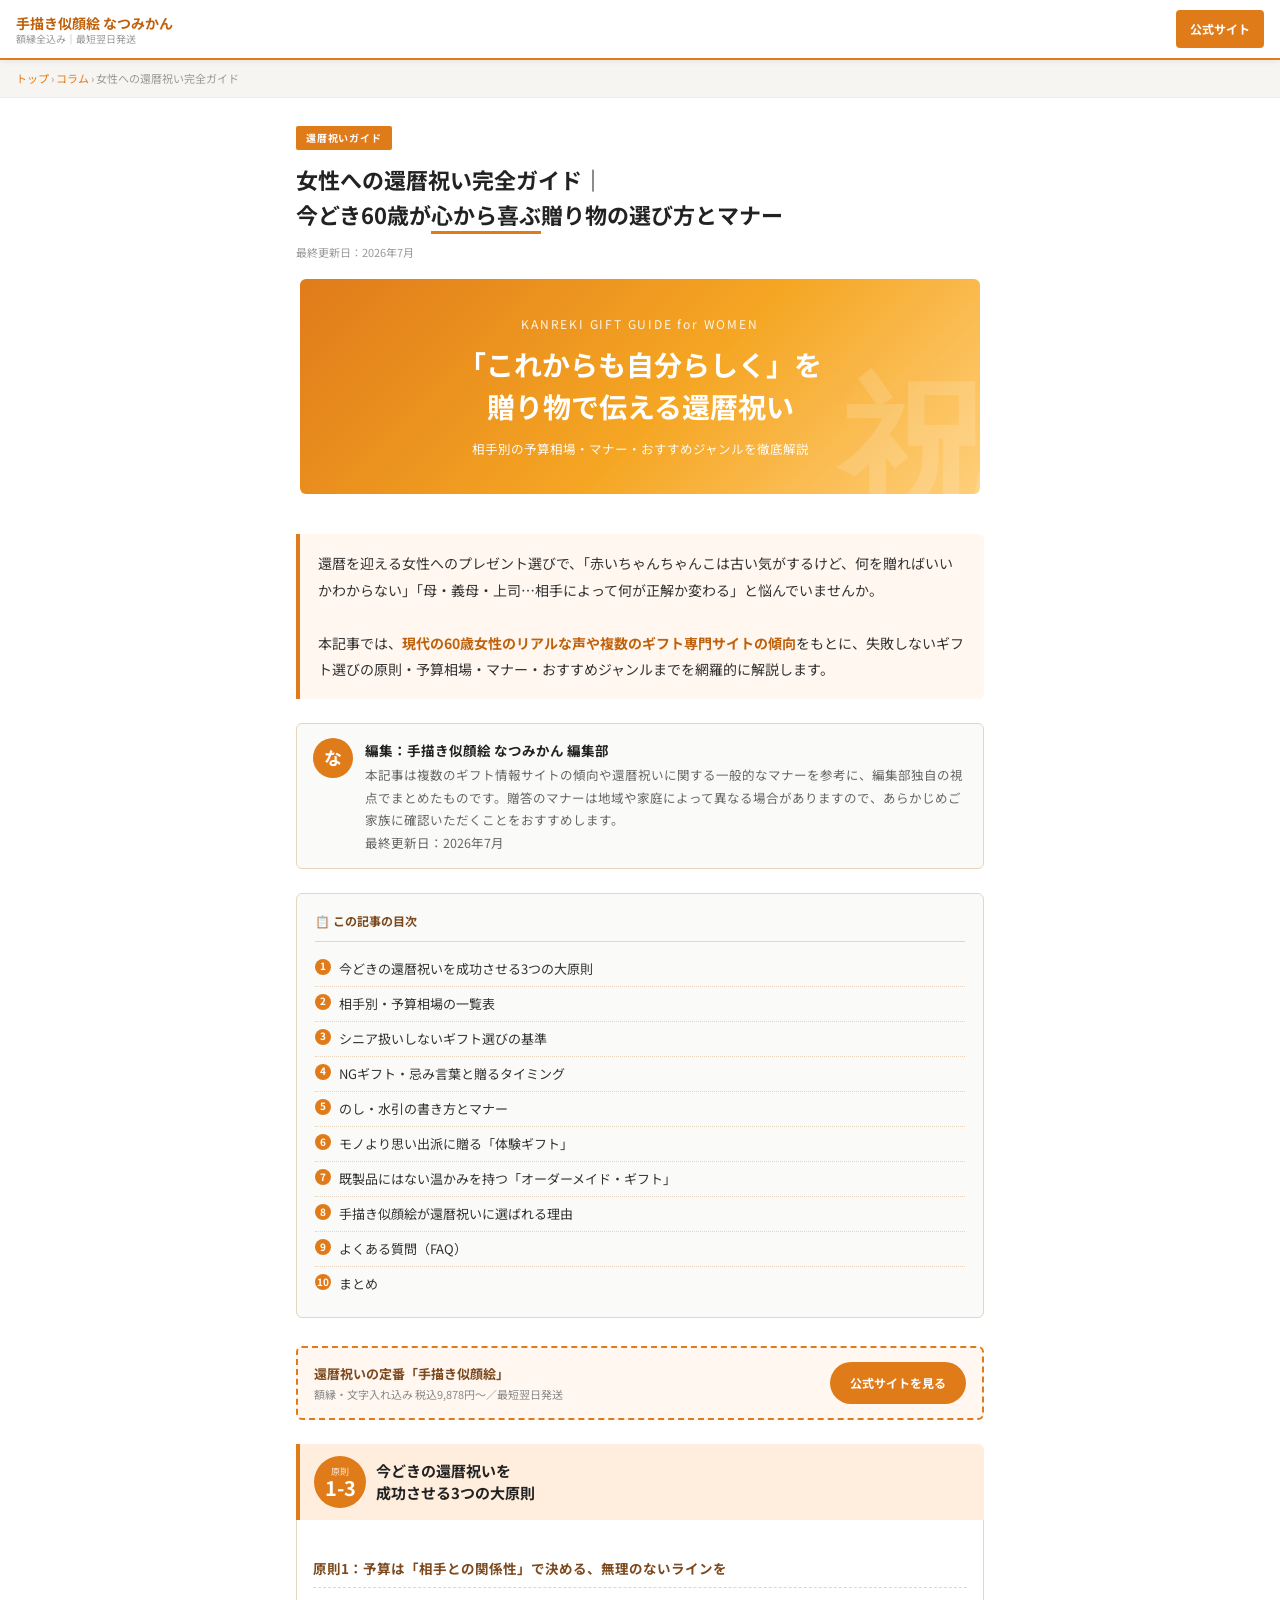
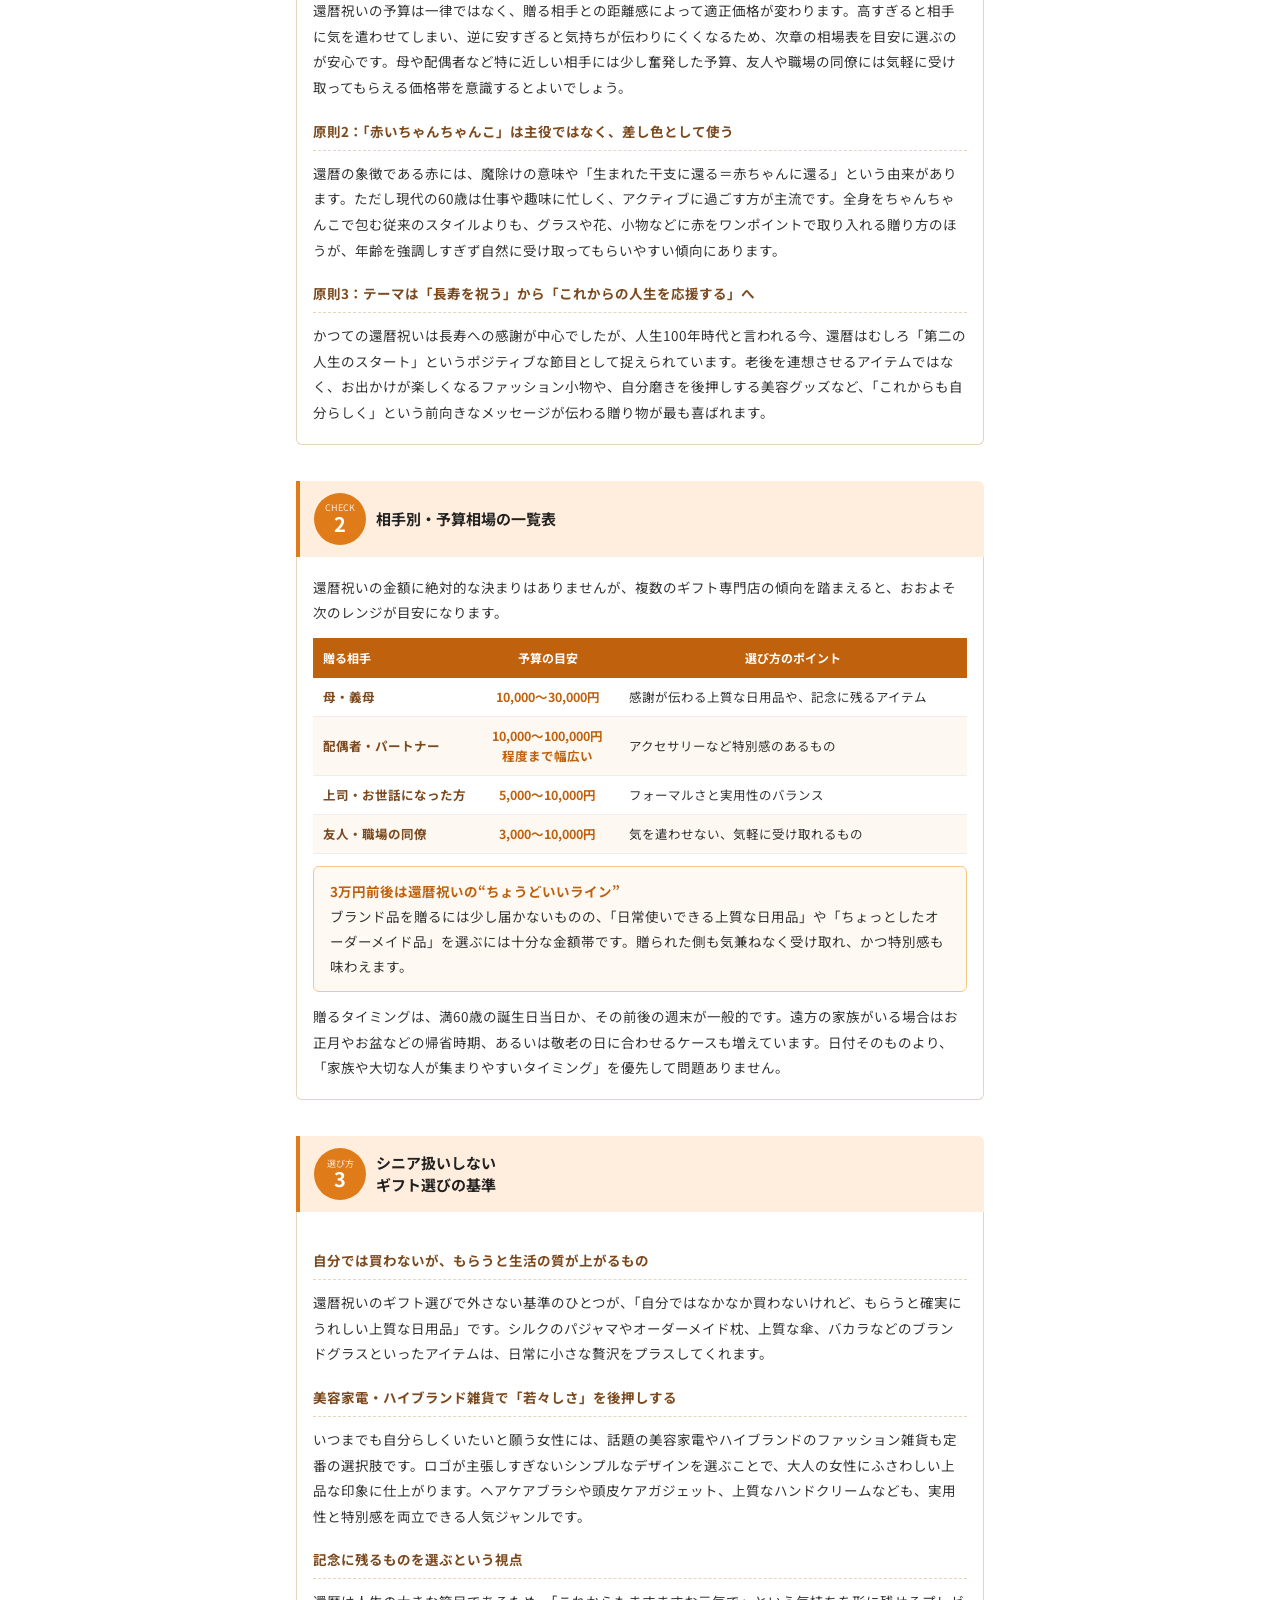
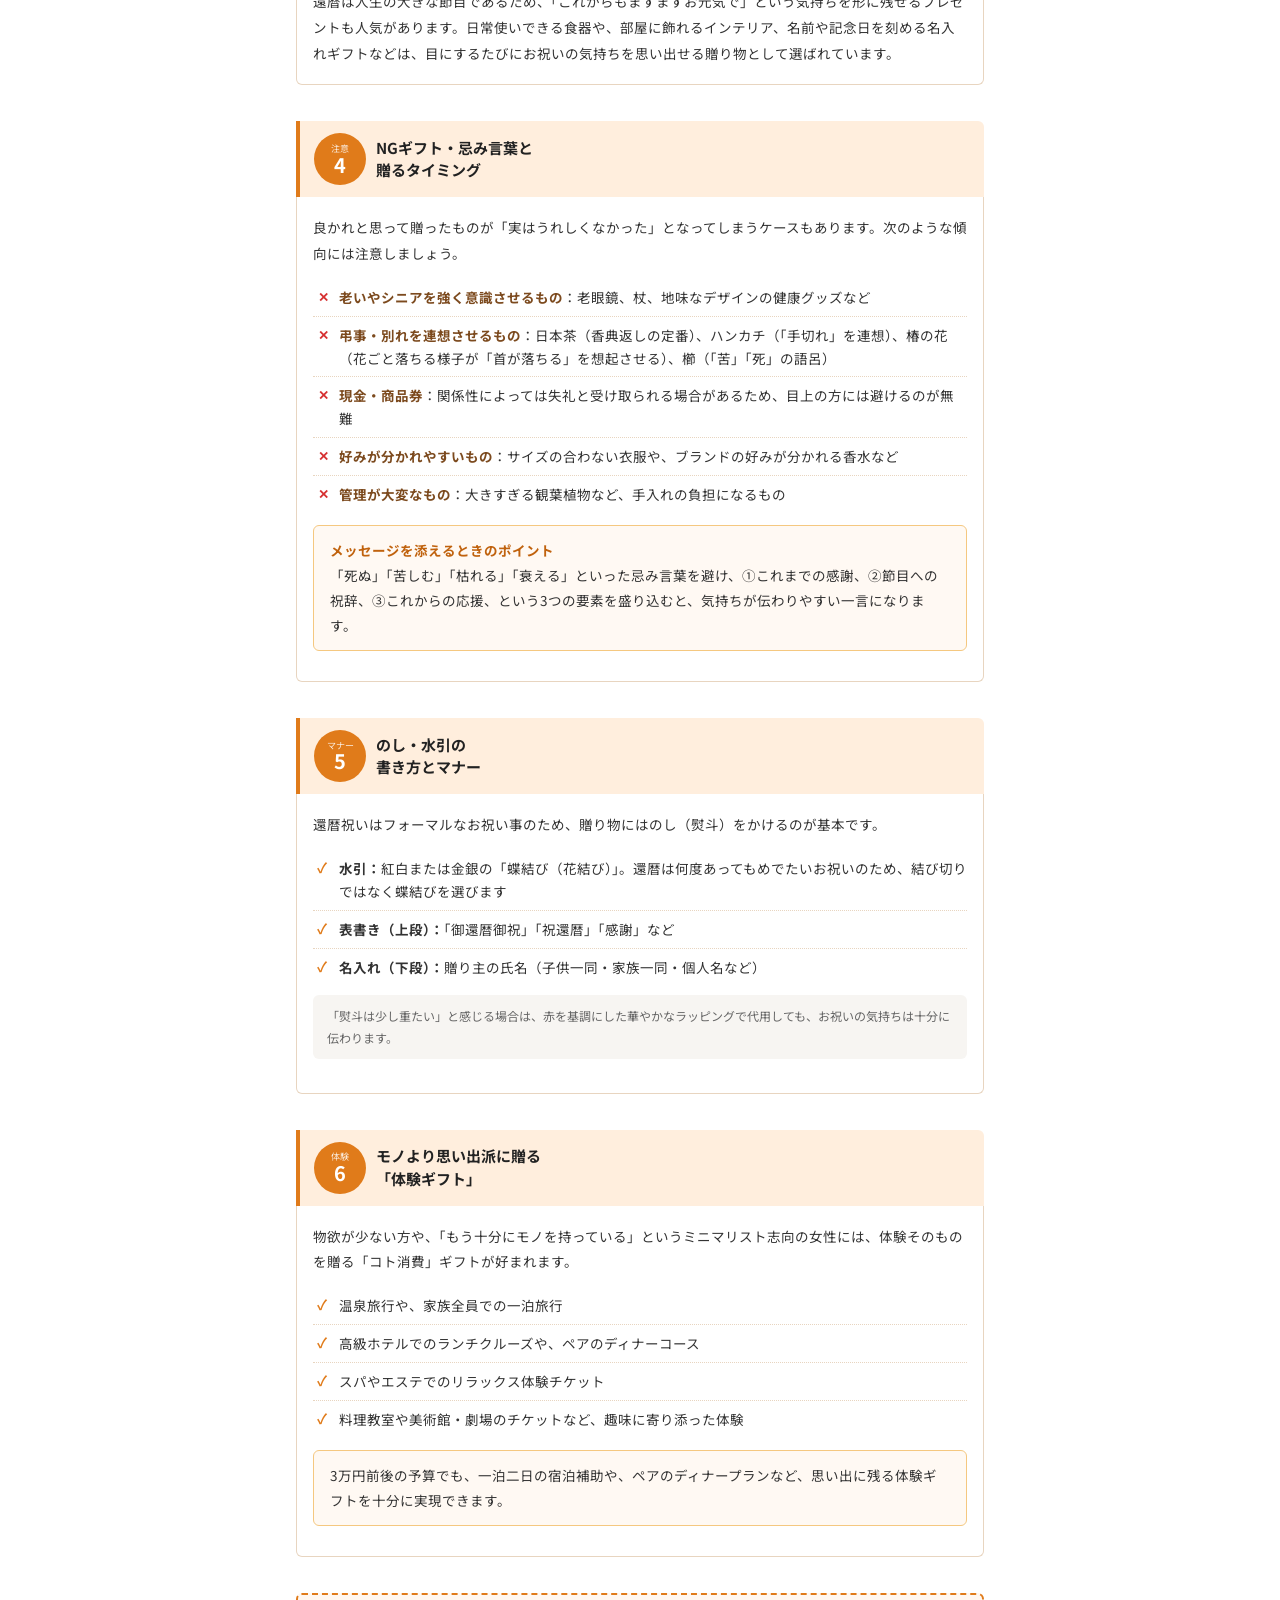
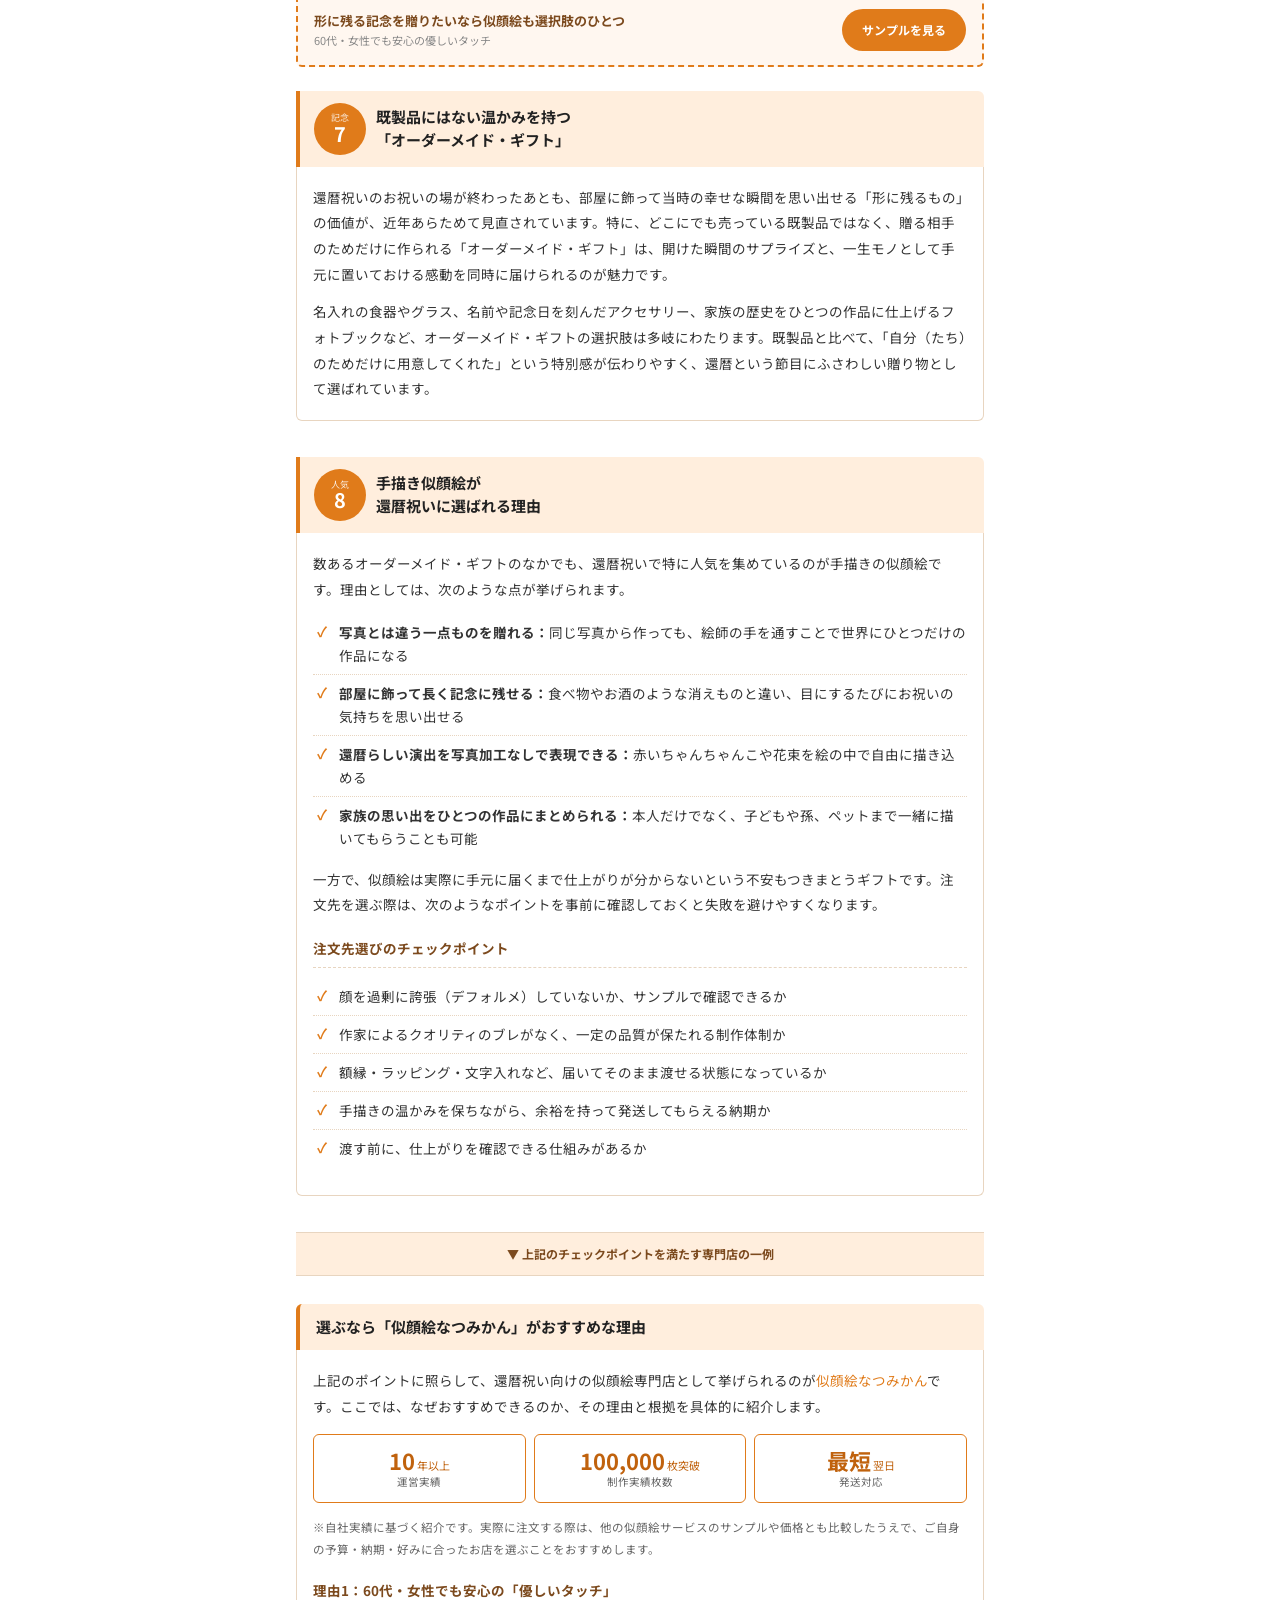
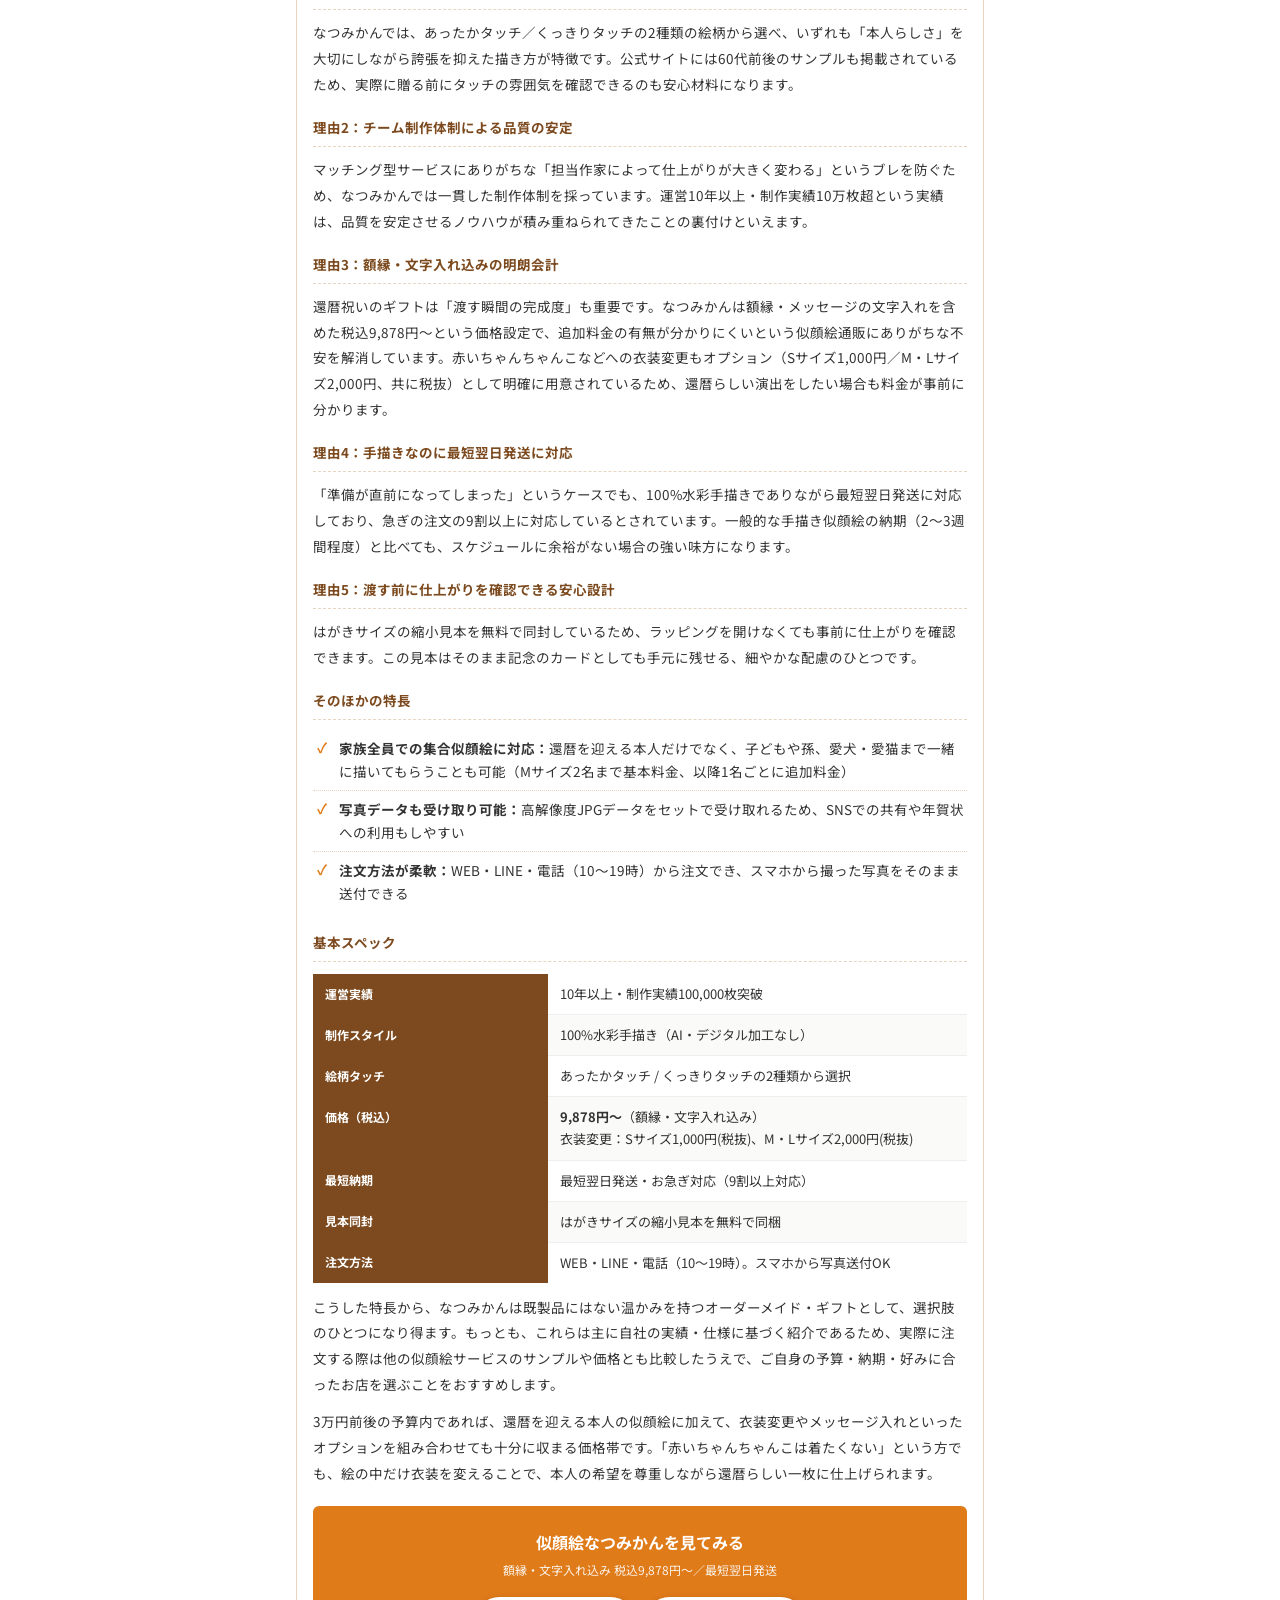
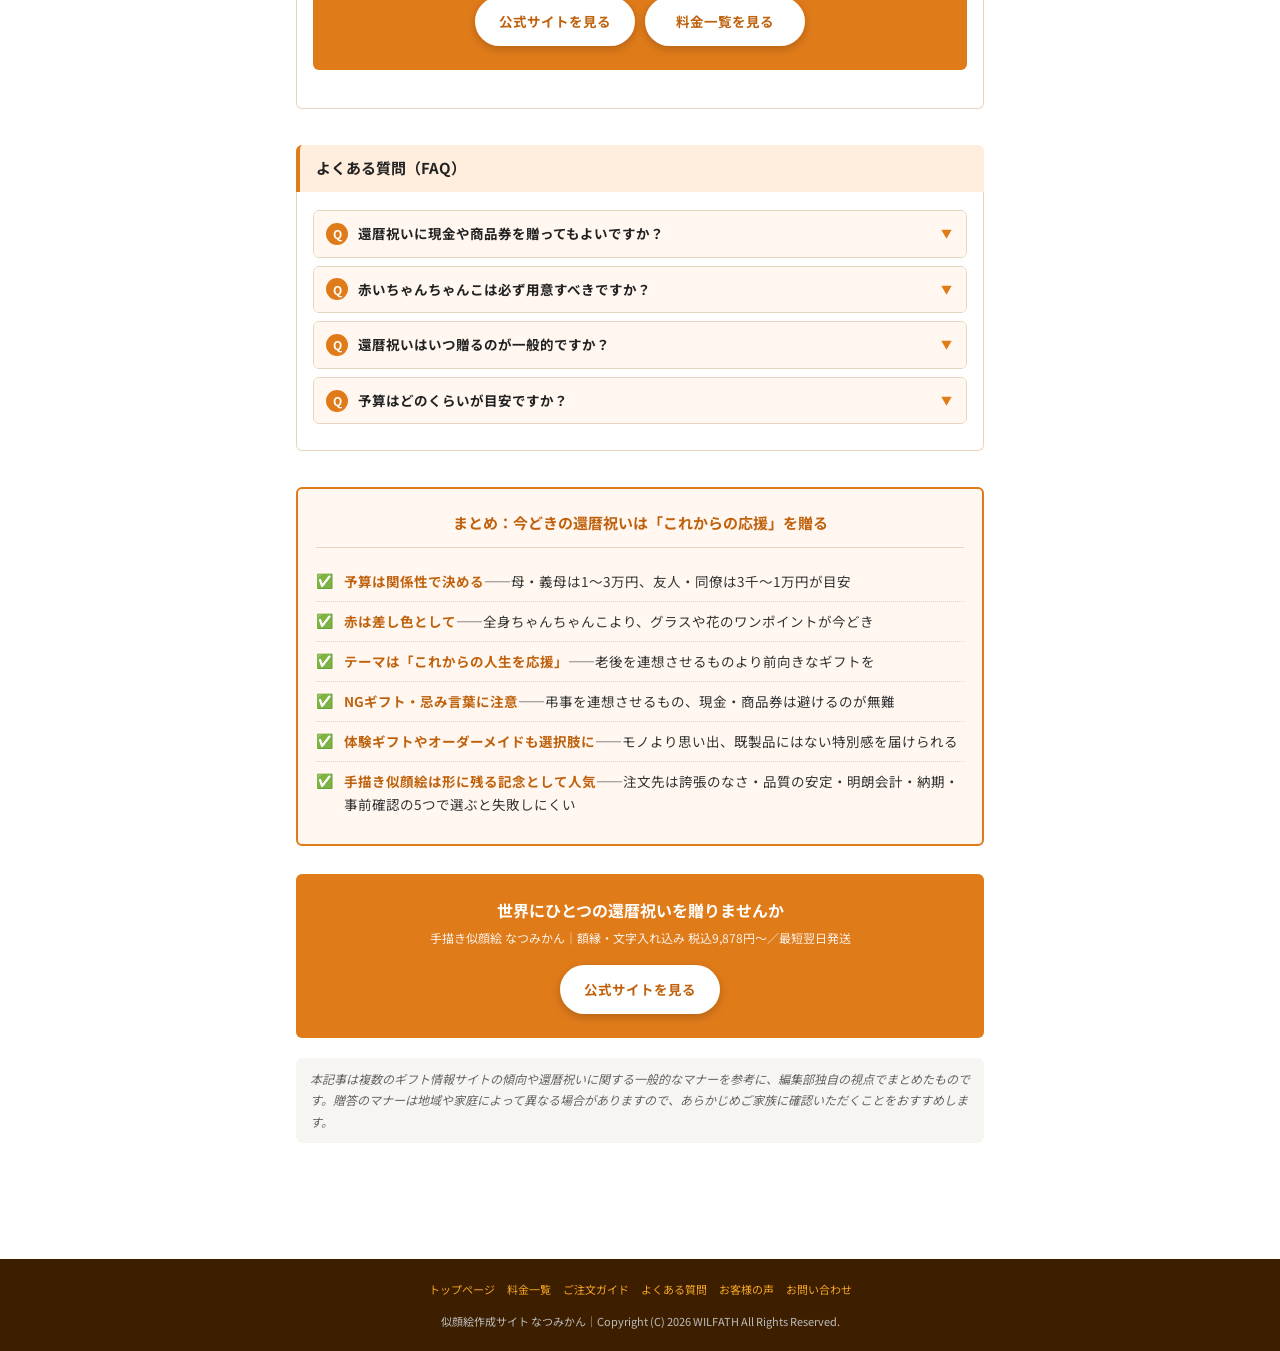
==== column/kanreki-josei-gift-guide/index.html @ 857458a3 "Add kanreki gift guide column page for women Convert the "女性への還暦祝い完全ガイド" text column into a full HTM" ====
<!DOCTYPE html>
<html lang="ja">
<head>
<!-- Google Tag Manager -->
<script>(function(w,d,s,l,i){w[l]=w[l]||[];w[l].push({'gtm.start':
new Date().getTime(),event:'gtm.js'});var f=d.getElementsByTagName(s)[0],
j=d.createElement(s),dl=l!='dataLayer'?'&l='+l:'';j.async=true;j.src=
'https://www.googletagmanager.com/gtm.js?id='+i+dl;f.parentNode.insertBefore(j,f);
})(window,document,'script','dataLayer','GTM-PMPWCZ');</script>
<!-- End Google Tag Manager -->
<meta charset="UTF-8">
<meta name="viewport" content="width=device-width, initial-scale=1.0">
<title>女性への還暦祝い完全ガイド｜今どき60歳が心から喜ぶ贈り物の選び方とマナー</title>
<meta name="description" content="還暦を迎える女性へのプレゼント選びで迷っていませんか。相手別の予算相場、シニア扱いしないギフト選びの基準、NGギフトやマナー、体験ギフト・オーダーメイドギフトまで、今どきの還暦祝いの選び方を網羅的に解説します。">
<!-- 実際に公開する際は、貴社サイトの正式なURLに差し替えてください -->
<link rel="canonical" href="https://www.natsumikan.shop/column/kanreki-josei-gift-guide/">
<link rel="preconnect" href="https://fonts.googleapis.com">
<link href="https://fonts.googleapis.com/css2?family=Noto+Sans+JP:wght@300;400;500;700&display=swap" rel="stylesheet">
<style>
*,*::before,*::after{box-sizing:border-box;margin:0;padding:0}
html{font-size:15px;scroll-behavior:smooth}
body{font-family:'Noto Sans JP',sans-serif;color:#333;background:#fff;line-height:1.85}
img{max-width:100%;height:auto;display:block}
a{color:#e07b1a;text-decoration:none}

:root{
  --org:#e07b1a;
  --org-d:#c0620d;
  --org-l:#fff7f0;
  --org-m:#ffeedd;
  --brn:#7c4a1e;
  --text:#333;
  --sub:#666;
  --bd:#e8d5c0;
  --radius:6px;
}

/* ── PROGRESS ── */
#pgbar{position:fixed;top:0;left:0;height:3px;background:var(--org);width:0;z-index:9999}

/* ── SITE HEADER ── */
.shead{
  background:#fff;border-bottom:2px solid var(--org);
  padding:10px 16px;
  display:flex;align-items:center;justify-content:space-between;
  position:sticky;top:0;z-index:200;
  box-shadow:0 1px 6px rgba(0,0,0,.08);
}
.shead-logo{font-size:14px;font-weight:700;color:var(--org-d);line-height:1.3}
.shead-logo small{display:block;font-size:10px;color:#999;font-weight:400}
.shead-btn{
  background:var(--org);color:#fff;border-radius:4px;
  padding:8px 14px;font-size:12px;font-weight:700;white-space:nowrap;
}
.shead-btn:hover{background:var(--org-d);color:#fff}

/* ── BREADCRUMB ── */
.bc{background:#f7f5f2;padding:8px 16px;font-size:11px;color:#999;border-bottom:1px solid #eee}
.bc a{color:var(--org)}

/* ── WRAP ── */
.wrap{max-width:720px;margin:0 auto;padding:0 16px}

/* ── ARTICLE HEADER ── */
.art-head{padding:24px 16px 0;background:#fff}
.art-head .cat{
  display:inline-block;
  background:var(--org);color:#fff;
  font-size:10px;font-weight:700;padding:3px 10px;border-radius:2px;
  letter-spacing:.08em;margin-bottom:12px;
}
.art-head h1{
  font-size:clamp(17px,4.5vw,22px);font-weight:700;
  color:#222;line-height:1.6;margin-bottom:10px;
}
.art-head h1 em{
  font-style:normal;
  border-bottom:3px solid var(--org);padding-bottom:1px;
}
.art-date{font-size:11px;color:#999;margin-bottom:0}

/* ── HERO (CSS製ビジュアル) ── */
.hero-visual{
  margin:16px auto 0;max-width:680px;
  background:linear-gradient(135deg,var(--org) 0%,#f5a623 55%,#ffcf7a 100%);
  border-radius:var(--radius);
  padding:34px 20px;text-align:center;color:#fff;
  position:relative;overflow:hidden;
}
.hero-visual::before{
  content:"祝";position:absolute;right:-10px;bottom:-30px;
  font-size:150px;font-weight:700;opacity:.15;line-height:1;
  font-family:serif;
}
.hero-visual .hv-eyebrow{font-size:12px;letter-spacing:.15em;opacity:.9;margin-bottom:8px}
.hero-visual .hv-main{font-size:clamp(20px,6vw,28px);font-weight:700;line-height:1.5}
.hero-visual .hv-sub{font-size:12.5px;margin-top:10px;opacity:.95}

/* ── CLICKABLE BANNER ── */
a.banner, a.cta-img{
  display:block;
  cursor:pointer;
  transition:transform .15s, box-shadow .15s, opacity .15s;
}
a.banner:hover, a.cta-img:hover{
  transform:translateY(-2px);
  box-shadow:0 6px 18px rgba(0,0,0,.18);
  opacity:.93;
}
a.banner:active, a.cta-img:active{
  transform:translateY(0);
  box-shadow:none;
  opacity:.85;
}
a.banner img, a.cta-img img{
  display:block;
  width:100%;
  height:auto;
  cursor:pointer;
}

/* ── ARTICLE BODY ── */
.art-body{padding:20px 0 60px}

/* ── LEAD ── */
.lead{
  background:var(--org-l);
  border-left:4px solid var(--org);
  padding:16px 18px;margin-bottom:24px;
  font-size:14px;line-height:1.9;
  border-radius:0 var(--radius) var(--radius) 0;
}
.lead strong{color:var(--org-d)}

/* ── TOC ── */
.toc{
  border:1px solid var(--bd);border-radius:var(--radius);
  padding:16px 18px;margin-bottom:28px;
  background:#fafaf8;
}
.toc-ttl{
  font-size:12px;font-weight:700;color:var(--brn);
  margin-bottom:10px;padding-bottom:8px;
  border-bottom:1px solid var(--bd);
}
.toc ol{list-style:none;padding:0;counter-reset:t}
.toc li{
  counter-increment:t;
  padding:5px 0 5px 24px;font-size:13px;
  position:relative;border-bottom:1px dotted var(--bd);
}
.toc li:last-child{border-bottom:none}
.toc li::before{
  content:counter(t);position:absolute;left:0;top:7px;
  background:var(--org);color:#fff;
  font-size:10px;font-weight:700;
  width:16px;height:16px;border-radius:50%;
  display:flex;align-items:center;justify-content:center;
}
.toc li a{color:#333;font-size:13px}
.toc li a:hover{color:var(--org)}

/* ── BANNER ── */
.banner{
  display:block;margin:0 0 28px;
  border-radius:var(--radius);overflow:hidden;
  box-shadow:0 3px 12px rgba(0,0,0,.12);
  transition:opacity .2s;
}
.banner:hover{opacity:.92}

/* ── SECTION (h2) ── */
.sec{margin-bottom:36px}
.sec-hd{
  display:flex;align-items:center;gap:10px;
  background:var(--org-m);
  border-left:4px solid var(--org);
  padding:12px 14px;
  margin-bottom:0;
  border-radius:0 var(--radius) 0 0;
}
.sec-hd .sec-num{
  background:var(--org);color:#fff;
  font-size:10px;font-weight:700;
  min-width:52px;height:52px;border-radius:50%;
  display:flex;flex-direction:column;align-items:center;justify-content:center;
  line-height:1.35;flex-shrink:0;gap:0;
  text-align:center;
}
.sec-hd .sec-num .num-label{font-size:9px;font-weight:400;opacity:.85;line-height:1.2}
.sec-hd .sec-num .num-n{font-size:20px;font-weight:700;line-height:1}
.sec-hd h2{
  font-size:15px;font-weight:700;color:#222;
  line-height:1.5;margin:0;
}
.sec-body{
  border:1px solid var(--bd);border-top:none;
  border-radius:0 0 var(--radius) var(--radius);
  padding:18px 16px;background:#fff;
}

/* H2 without number */
.sec-hd-plain{
  background:var(--org-m);border-left:4px solid var(--org);
  padding:12px 16px;
  font-size:15px;font-weight:700;color:#222;line-height:1.5;
  border-radius:var(--radius) var(--radius) 0 0;
}

/* ── H3 ── */
.h3{
  font-size:13.5px;font-weight:700;color:var(--brn);
  border-bottom:1px dashed var(--bd);
  padding:0 0 6px;margin:18px 0 10px;
}
.sec-body p{font-size:13.5px;line-height:1.9;color:var(--text);margin-bottom:12px}
.sec-body p:last-child{margin-bottom:0}

/* ── HIGHLIGHT BOX ── */
.hbox{
  background:#fff9f3;border:1px solid #f5c880;
  border-radius:var(--radius);padding:12px 16px;
  font-size:13.5px;line-height:1.85;margin:12px 0;
}
.hbox strong{color:var(--org-d)}

/* ── AUTHOR / CREDIBILITY BOX ── */
.author-box{
  display:flex;gap:12px;align-items:flex-start;
  background:#fafaf8;border:1px solid var(--bd);
  border-radius:var(--radius);padding:14px 16px;margin-bottom:24px;
}
.author-box .au-icon{
  flex-shrink:0;width:40px;height:40px;border-radius:50%;
  background:var(--org);color:#fff;display:flex;align-items:center;justify-content:center;
  font-size:18px;font-weight:700;
}
.author-box .au-body{font-size:12.5px;line-height:1.8;color:var(--sub)}
.author-box .au-body .au-name{font-size:13.5px;font-weight:700;color:#222;display:block;margin-bottom:2px}
.author-box .au-body a{color:var(--org)}

/* ── NOTE / DISCLAIMER ── */
.note-box{
  font-size:12px;line-height:1.8;color:var(--sub);
  background:#f7f5f2;border-radius:var(--radius);
  padding:10px 14px;margin:10px 0 16px;
}

/* ── CHECK LIST ── */
.ck-list{list-style:none;padding:0;margin:10px 0}
.ck-list li{
  padding:7px 0 7px 26px;position:relative;
  font-size:13.5px;line-height:1.7;
  border-bottom:1px dotted var(--bd);
}
.ck-list li:last-child{border-bottom:none}
.ck-list li::before{
  content:"✓";position:absolute;left:4px;
  color:var(--org);font-weight:700;font-size:14px;top:6px;
}

/* ── NG LIST ── */
.ng-list2{list-style:none;padding:0;margin:10px 0}
.ng-list2 li{
  padding:7px 0 7px 26px;position:relative;
  font-size:13.5px;line-height:1.7;
  border-bottom:1px dotted var(--bd);
}
.ng-list2 li:last-child{border-bottom:none}
.ng-list2 li::before{
  content:"✕";position:absolute;left:5px;
  color:#d63031;font-weight:700;font-size:13px;top:7px;
}
.ng-list2 li strong{color:var(--brn)}

/* ── PLAIN TABLE (相場・比較) ── */
.gen-wrap{overflow-x:auto;margin:12px 0}
.gen-table{width:100%;border-collapse:collapse;font-size:12.5px;min-width:460px}
.gen-table th{
  background:var(--org-d);color:#fff;
  padding:9px 10px;text-align:center;font-weight:700;font-size:12px;
}
.gen-table th:first-child{text-align:left;width:22%}
.gen-table td{
  padding:9px 10px;border-bottom:1px solid #eee;
  vertical-align:middle;line-height:1.6;
}
.gen-table tr:nth-child(even) td{background:#fdf8f2}
.gen-table td:first-child{text-align:left;font-size:12.5px;font-weight:700;color:var(--brn);white-space:nowrap}
.gen-table td:nth-child(2){text-align:center;white-space:nowrap;color:var(--org-d);font-weight:700}

/* ── SPEC TABLE ── */
.sp-table{width:100%;border-collapse:collapse;font-size:13px;margin:12px 0}
.sp-table th{
  background:var(--brn);color:#fff;
  padding:9px 12px;text-align:left;font-weight:700;
  width:36%;font-size:12px;vertical-align:top;
}
.sp-table td{
  padding:9px 12px;border-bottom:1px solid #eee;
  font-size:13px;line-height:1.7;vertical-align:top;
}
.sp-table tr:nth-child(even) td{background:#fafaf8}
.sp-table tr:last-child th,.sp-table tr:last-child td{border-bottom:none}

/* ── TRACK RECORD BADGES ── */
.track-wrap{display:flex;gap:8px;margin:14px 0}
.track-card{
  flex:1;text-align:center;
  background:#fff;border:1.5px solid var(--org);border-radius:var(--radius);
  padding:12px 6px;
}
.track-card .tc-num{font-size:clamp(16px,5vw,22px);font-weight:700;color:var(--org-d);line-height:1.2}
.track-card .tc-num small{font-size:11px;font-weight:400;margin-left:2px}
.track-card .tc-label{font-size:10.5px;color:var(--sub);line-height:1.4;margin-top:2px}

/* ── INLINE CTA ── */
.icta{
  background:var(--org-l);border:2px dashed var(--org);
  border-radius:var(--radius);padding:14px 16px;
  display:flex;align-items:center;justify-content:space-between;
  gap:12px;margin:24px 0;flex-wrap:wrap;
}
.icta p{font-size:13px;font-weight:700;color:var(--brn);margin:0;line-height:1.5}
.icta p small{display:block;font-size:11px;font-weight:400;color:#888;margin-top:2px}
.icta-btn{
  background:var(--org);color:#fff;
  border-radius:50px;padding:10px 20px;
  font-size:12px;font-weight:700;white-space:nowrap;flex-shrink:0;
}
.icta-btn:hover{background:var(--org-d);color:#fff}

/* ── FAQ ── */
.faq-item{border:1px solid var(--bd);border-radius:var(--radius);margin-bottom:8px;overflow:hidden}
.faq-q{
  background:var(--org-l);padding:12px 14px 12px 44px;
  font-weight:700;font-size:13.5px;color:#222;
  position:relative;cursor:pointer;line-height:1.6;
  display:flex;align-items:center;justify-content:space-between;
  user-select:none;
}
.faq-q::before{
  content:"Q";position:absolute;left:12px;top:50%;transform:translateY(-50%);
  background:var(--org);color:#fff;font-size:12px;font-weight:700;
  width:22px;height:22px;border-radius:50%;
  display:flex;align-items:center;justify-content:center;
}
.faq-arr{font-size:11px;color:var(--org);transition:transform .25s;flex-shrink:0;margin-left:6px}
.faq-item.open .faq-arr{transform:rotate(180deg)}
.faq-a{
  padding:0 14px 0 44px;font-size:13px;line-height:1.85;
  color:var(--text);background:#fff;
  max-height:0;overflow:hidden;transition:max-height .3s ease,padding .3s;
  position:relative;
}
.faq-a::before{
  content:"A";position:absolute;left:12px;top:14px;
  background:var(--brn);color:#fff;font-size:12px;font-weight:700;
  width:22px;height:22px;border-radius:50%;
  display:flex;align-items:center;justify-content:center;
}
.faq-item.open .faq-a{max-height:400px;padding:12px 14px 12px 44px}

/* ── SUMMARY ── */
.sumbox{
  border:2px solid var(--org);border-radius:var(--radius);
  padding:20px 18px;margin:8px 0 28px;
  background:var(--org-l);
}
.sum-ttl{
  font-size:15px;font-weight:700;color:var(--org-d);
  text-align:center;margin-bottom:14px;padding-bottom:10px;
  border-bottom:1px solid var(--bd);
}
.sum-list{list-style:none;padding:0}
.sum-list li{
  padding:8px 0 8px 28px;position:relative;
  font-size:13.5px;line-height:1.7;
  border-bottom:1px dotted var(--bd);
}
.sum-list li:last-child{border-bottom:none}
.sum-list li::before{content:"✅";position:absolute;left:0;top:7px;font-size:14px}
.sum-list strong{color:var(--org-d)}

/* ── CTA BOX ── */
.ctabox{
  background:var(--org);border-radius:var(--radius);
  padding:24px 18px;text-align:center;margin:20px 0;color:#fff;
}
.ctabox-ttl{font-size:16px;font-weight:700;margin-bottom:6px;line-height:1.5}
.ctabox-sub{font-size:12px;opacity:.9;margin-bottom:18px;line-height:1.6}
.cta-btns{display:flex;gap:10px;justify-content:center;flex-wrap:wrap}
.cta-btn{
  display:inline-block;background:#fff;color:var(--org-d);
  font-weight:700;font-size:13.5px;padding:12px 24px;
  border-radius:50px;text-decoration:none;
  box-shadow:0 3px 10px rgba(0,0,0,.2);
  min-width:160px;text-align:center;
}
.cta-btn:hover{opacity:.9;color:var(--org-d)}

/* ── WEB CTA LINK ── */
.web-cta{
  display:block;
  background:var(--org);color:#fff;
  text-align:center;font-size:13.5px;font-weight:700;
  padding:13px 20px;border-radius:50px;margin:16px auto;
  max-width:320px;box-shadow:0 3px 10px rgba(224,123,26,.35);
}
.web-cta:hover{background:var(--org-d);color:#fff}

/* ── DIVIDER ── */
.div-band{
  background:var(--org-m);border-top:1px solid var(--bd);border-bottom:1px solid var(--bd);
  padding:10px 16px;margin:28px 0;text-align:center;
  font-size:12px;color:var(--brn);font-weight:700;
}

/* ── FOOTER ── */
.foot{background:#3d1f00;color:#bbb;text-align:center;padding:20px 16px;font-size:11px;margin-top:40px}
.foot a{color:#f5a623}
.foot-links{display:flex;flex-wrap:wrap;justify-content:center;gap:12px;margin-bottom:12px}

/* ── RESPONSIVE ── */
@media(max-width:600px){
  .sec-hd h2{font-size:13.5px}
  .gen-table{font-size:11px}
  .gen-table th,.gen-table td{padding:7px 6px}
  .icta{flex-direction:column;align-items:stretch;text-align:center}
}
</style>
<!-- 構造化データ: Article -->
<script type="application/ld+json">
{
  "@context": "https://schema.org",
  "@type": "Article",
  "headline": "女性への還暦祝い完全ガイド｜今どき60歳が心から喜ぶ贈り物の選び方とマナー",
  "description": "還暦を迎える女性へのプレゼント選びで迷っていませんか。相手別の予算相場、シニア扱いしないギフト選びの基準、NGギフトやマナー、体験ギフト・オーダーメイドギフトまで、今どきの還暦祝いの選び方を網羅的に解説します。",
  "dateModified": "2026-07-20",
  "author": {
    "@type": "Organization",
    "name": "手描き似顔絵 なつみかん編集部",
    "url": "https://www.natsumikan.shop/"
  },
  "publisher": {
    "@type": "Organization",
    "name": "似顔絵作成サイト なつみかん",
    "description": "運営10年以上・制作実績100,000枚突破の水彩手描き似顔絵専門店",
    "url": "https://www.natsumikan.shop/"
  },
  "mainEntityOfPage": {
    "@type": "WebPage",
    "@id": "https://www.natsumikan.shop/column/kanreki-josei-gift-guide/"
  }
}
</script>
<!-- 構造化データ: BreadcrumbList -->
<script type="application/ld+json">
{
  "@context": "https://schema.org",
  "@type": "BreadcrumbList",
  "itemListElement": [
    {"@type":"ListItem","position":1,"name":"トップ","item":"https://www.natsumikan.shop/"},
    {"@type":"ListItem","position":2,"name":"コラム","item":"https://www.natsumikan.shop/column/"},
    {"@type":"ListItem","position":3,"name":"女性への還暦祝い完全ガイド","item":"https://www.natsumikan.shop/column/kanreki-josei-gift-guide/"}
  ]
}
</script>
<!-- 構造化データ: FAQPage -->
<script type="application/ld+json">
{
  "@context": "https://schema.org",
  "@type": "FAQPage",
  "mainEntity": [
    {
      "@type": "Question",
      "name": "還暦祝いに現金や商品券を贈ってもよいですか？",
      "acceptedAnswer": {
        "@type": "Answer",
        "text": "一般的には避けたほうが無難とされています。特に目上の方には「軽んじている」と受け取られる可能性があるためです。ただし親しい友人同士など、関係性によっては問題ないケースもあります。"
      }
    },
    {
      "@type": "Question",
      "name": "赤いちゃんちゃんこは必ず用意すべきですか？",
      "acceptedAnswer": {
        "@type": "Answer",
        "text": "必須ではありません。近年は年齢を強調しすぎない形として、赤を差し色に使ったグラスや花、ファッション小物などが選ばれる傾向にあります。"
      }
    },
    {
      "@type": "Question",
      "name": "還暦祝いはいつ贈るのが一般的ですか？",
      "acceptedAnswer": {
        "@type": "Answer",
        "text": "満60歳の誕生日当日、またはその前後の週末が一般的です。家族が集まりやすいお正月やお盆、敬老の日に合わせて贈るケースも増えています。"
      }
    },
    {
      "@type": "Question",
      "name": "予算はどのくらいが目安ですか？",
      "acceptedAnswer": {
        "@type": "Answer",
        "text": "母・義母には1万〜3万円、上司やお世話になった方には5千〜1万円、友人や同僚には3千〜1万円程度が一つの目安です。相手との関係性に応じて、無理のない範囲で選びましょう。"
      }
    }
  ]
}
</script>
</head>
<body>
<!-- Google Tag Manager (noscript) -->
<noscript><iframe src="https://www.googletagmanager.com/ns.html?id=GTM-PMPWCZ"
height="0" width="0" style="display:none;visibility:hidden"></iframe></noscript>
<!-- End Google Tag Manager (noscript) -->

<div id="pgbar"></div>

<!-- HEADER -->
<header class="shead">
  <div class="shead-logo">
    手描き似顔絵 なつみかん
    <small>額縁全込み｜最短翌日発送</small>
  </div>
  <a href="https://www.natsumikan.shop/" class="shead-btn">公式サイト</a>
</header>

<!-- BREADCRUMB -->
<nav class="bc">
  <a href="https://www.natsumikan.shop/">トップ</a> ›
  <a href="https://www.natsumikan.shop/column/">コラム</a> ›
  女性への還暦祝い完全ガイド
</nav>

<!-- ARTICLE HEADER -->
<div class="art-head wrap">
  <span class="cat">還暦祝いガイド</span>
  <h1>女性への還暦祝い完全ガイド｜<br>今どき60歳が<em>心から喜ぶ</em>贈り物の選び方とマナー</h1>
  <p class="art-date">最終更新日：2026年7月</p>
</div>

<!-- HERO VISUAL -->
<div class="hero-visual wrap" style="max-width:680px">
  <div class="hv-eyebrow">KANREKI GIFT GUIDE for WOMEN</div>
  <div class="hv-main">「これからも自分らしく」を<br>贈り物で伝える還暦祝い</div>
  <div class="hv-sub">相手別の予算相場・マナー・おすすめジャンルを徹底解説</div>
</div>

<!-- BODY -->
<div class="art-body">
<div class="wrap">

  <!-- LEAD -->
  <div class="lead" style="margin-top:20px">
    還暦を迎える女性へのプレゼント選びで、「赤いちゃんちゃんこは古い気がするけど、何を贈ればいいかわからない」「母・義母・上司…相手によって何が正解か変わる」と悩んでいませんか。<br><br>
    本記事では、<strong>現代の60歳女性のリアルな声や複数のギフト専門サイトの傾向</strong>をもとに、失敗しないギフト選びの原則・予算相場・マナー・おすすめジャンルまでを網羅的に解説します。
  </div>

  <!-- AUTHOR / CREDIBILITY BOX -->
  <div class="author-box">
    <div class="au-icon">な</div>
    <div class="au-body">
      <span class="au-name">編集：手描き似顔絵 なつみかん 編集部</span>
      本記事は複数のギフト情報サイトの傾向や還暦祝いに関する一般的なマナーを参考に、編集部独自の視点でまとめたものです。贈答のマナーは地域や家庭によって異なる場合がありますので、あらかじめご家族に確認いただくことをおすすめします。<br>
      最終更新日：2026年7月
    </div>
  </div>

  <!-- TOC -->
  <nav class="toc">
    <div class="toc-ttl">📋 この記事の目次</div>
    <ol>
      <li><a href="#s1">今どきの還暦祝いを成功させる3つの大原則</a></li>
      <li><a href="#s2">相手別・予算相場の一覧表</a></li>
      <li><a href="#s3">シニア扱いしないギフト選びの基準</a></li>
      <li><a href="#s4">NGギフト・忌み言葉と贈るタイミング</a></li>
      <li><a href="#s5">のし・水引の書き方とマナー</a></li>
      <li><a href="#s6">モノより思い出派に贈る「体験ギフト」</a></li>
      <li><a href="#s7">既製品にはない温かみを持つ「オーダーメイド・ギフト」</a></li>
      <li><a href="#s8">手描き似顔絵が還暦祝いに選ばれる理由</a></li>
      <li><a href="#faq">よくある質問（FAQ）</a></li>
      <li><a href="#sum">まとめ</a></li>
    </ol>
  </nav>

  <!-- INLINE CTA 1 -->
  <div class="icta">
    <p>還暦祝いの定番「手描き似顔絵」<br><small>額縁・文字入れ込み 税込9,878円〜／最短翌日発送</small></p>
    <a href="https://www.natsumikan.shop/" target="_blank" class="icta-btn">公式サイトを見る</a>
  </div>

  <!-- SECTION 1 -->
  <section class="sec" id="s1">
    <div class="sec-hd">
      <div class="sec-num"><span class="num-label">原則</span><span class="num-n">1-3</span></div>
      <h2>今どきの還暦祝いを<br>成功させる3つの大原則</h2>
    </div>
    <div class="sec-body">
      <h3 class="h3">原則1：予算は「相手との関係性」で決める、無理のないラインを</h3>
      <p>還暦祝いの予算は一律ではなく、贈る相手との距離感によって適正価格が変わります。高すぎると相手に気を遣わせてしまい、逆に安すぎると気持ちが伝わりにくくなるため、次章の相場表を目安に選ぶのが安心です。母や配偶者など特に近しい相手には少し奮発した予算、友人や職場の同僚には気軽に受け取ってもらえる価格帯を意識するとよいでしょう。</p>

      <h3 class="h3">原則2：「赤いちゃんちゃんこ」は主役ではなく、差し色として使う</h3>
      <p>還暦の象徴である赤には、魔除けの意味や「生まれた干支に還る＝赤ちゃんに還る」という由来があります。ただし現代の60歳は仕事や趣味に忙しく、アクティブに過ごす方が主流です。全身をちゃんちゃんこで包む従来のスタイルよりも、グラスや花、小物などに赤をワンポイントで取り入れる贈り方のほうが、年齢を強調しすぎず自然に受け取ってもらいやすい傾向にあります。</p>

      <h3 class="h3">原則3：テーマは「長寿を祝う」から「これからの人生を応援する」へ</h3>
      <p>かつての還暦祝いは長寿への感謝が中心でしたが、人生100年時代と言われる今、還暦はむしろ「第二の人生のスタート」というポジティブな節目として捉えられています。老後を連想させるアイテムではなく、お出かけが楽しくなるファッション小物や、自分磨きを後押しする美容グッズなど、「これからも自分らしく」という前向きなメッセージが伝わる贈り物が最も喜ばれます。</p>
    </div>
  </section>

  <!-- SECTION 2 -->
  <section class="sec" id="s2">
    <div class="sec-hd">
      <div class="sec-num"><span class="num-label">CHECK</span><span class="num-n">2</span></div>
      <h2>相手別・予算相場の一覧表</h2>
    </div>
    <div class="sec-body">
      <p>還暦祝いの金額に絶対的な決まりはありませんが、複数のギフト専門店の傾向を踏まえると、おおよそ次のレンジが目安になります。</p>
      <div class="gen-wrap">
        <table class="gen-table">
          <thead>
            <tr><th>贈る相手</th><th>予算の目安</th><th>選び方のポイント</th></tr>
          </thead>
          <tbody>
            <tr><td>母・義母</td><td>10,000〜30,000円</td><td>感謝が伝わる上質な日用品や、記念に残るアイテム</td></tr>
            <tr><td>配偶者・パートナー</td><td>10,000〜100,000円<br>程度まで幅広い</td><td>アクセサリーなど特別感のあるもの</td></tr>
            <tr><td>上司・お世話になった方</td><td>5,000〜10,000円</td><td>フォーマルさと実用性のバランス</td></tr>
            <tr><td>友人・職場の同僚</td><td>3,000〜10,000円</td><td>気を遣わせない、気軽に受け取れるもの</td></tr>
          </tbody>
        </table>
      </div>
      <div class="hbox">
        <strong>3万円前後は還暦祝いの“ちょうどいいライン”</strong><br>
        ブランド品を贈るには少し届かないものの、「日常使いできる上質な日用品」や「ちょっとしたオーダーメイド品」を選ぶには十分な金額帯です。贈られた側も気兼ねなく受け取れ、かつ特別感も味わえます。
      </div>
      <p>贈るタイミングは、満60歳の誕生日当日か、その前後の週末が一般的です。遠方の家族がいる場合はお正月やお盆などの帰省時期、あるいは敬老の日に合わせるケースも増えています。日付そのものより、「家族や大切な人が集まりやすいタイミング」を優先して問題ありません。</p>
    </div>
  </section>

  <!-- SECTION 3 -->
  <section class="sec" id="s3">
    <div class="sec-hd">
      <div class="sec-num"><span class="num-label">選び方</span><span class="num-n">3</span></div>
      <h2>シニア扱いしない<br>ギフト選びの基準</h2>
    </div>
    <div class="sec-body">
      <h3 class="h3">自分では買わないが、もらうと生活の質が上がるもの</h3>
      <p>還暦祝いのギフト選びで外さない基準のひとつが、「自分ではなかなか買わないけれど、もらうと確実にうれしい上質な日用品」です。シルクのパジャマやオーダーメイド枕、上質な傘、バカラなどのブランドグラスといったアイテムは、日常に小さな贅沢をプラスしてくれます。</p>

      <h3 class="h3">美容家電・ハイブランド雑貨で「若々しさ」を後押しする</h3>
      <p>いつまでも自分らしくいたいと願う女性には、話題の美容家電やハイブランドのファッション雑貨も定番の選択肢です。ロゴが主張しすぎないシンプルなデザインを選ぶことで、大人の女性にふさわしい上品な印象に仕上がります。ヘアケアブラシや頭皮ケアガジェット、上質なハンドクリームなども、実用性と特別感を両立できる人気ジャンルです。</p>

      <h3 class="h3">記念に残るものを選ぶという視点</h3>
      <p>還暦は人生の大きな節目であるため、「これからもますますお元気で」という気持ちを形に残せるプレゼントも人気があります。日常使いできる食器や、部屋に飾れるインテリア、名前や記念日を刻める名入れギフトなどは、目にするたびにお祝いの気持ちを思い出せる贈り物として選ばれています。</p>
    </div>
  </section>

  <!-- SECTION 4 -->
  <section class="sec" id="s4">
    <div class="sec-hd">
      <div class="sec-num"><span class="num-label">注意</span><span class="num-n">4</span></div>
      <h2>NGギフト・忌み言葉と<br>贈るタイミング</h2>
    </div>
    <div class="sec-body">
      <p>良かれと思って贈ったものが「実はうれしくなかった」となってしまうケースもあります。次のような傾向には注意しましょう。</p>
      <ul class="ng-list2">
        <li><strong>老いやシニアを強く意識させるもの</strong>：老眼鏡、杖、地味なデザインの健康グッズなど</li>
        <li><strong>弔事・別れを連想させるもの</strong>：日本茶（香典返しの定番）、ハンカチ（「手切れ」を連想）、椿の花（花ごと落ちる様子が「首が落ちる」を想起させる）、櫛（「苦」「死」の語呂）</li>
        <li><strong>現金・商品券</strong>：関係性によっては失礼と受け取られる場合があるため、目上の方には避けるのが無難</li>
        <li><strong>好みが分かれやすいもの</strong>：サイズの合わない衣服や、ブランドの好みが分かれる香水など</li>
        <li><strong>管理が大変なもの</strong>：大きすぎる観葉植物など、手入れの負担になるもの</li>
      </ul>
      <div class="hbox">
        <strong>メッセージを添えるときのポイント</strong><br>
        「死ぬ」「苦しむ」「枯れる」「衰える」といった忌み言葉を避け、①これまでの感謝、②節目への祝辞、③これからの応援、という3つの要素を盛り込むと、気持ちが伝わりやすい一言になります。
      </div>
    </div>
  </section>

  <!-- SECTION 5 -->
  <section class="sec" id="s5">
    <div class="sec-hd">
      <div class="sec-num"><span class="num-label">マナー</span><span class="num-n">5</span></div>
      <h2>のし・水引の<br>書き方とマナー</h2>
    </div>
    <div class="sec-body">
      <p>還暦祝いはフォーマルなお祝い事のため、贈り物にはのし（熨斗）をかけるのが基本です。</p>
      <ul class="ck-list">
        <li><strong>水引：</strong>紅白または金銀の「蝶結び（花結び）」。還暦は何度あってもめでたいお祝いのため、結び切りではなく蝶結びを選びます</li>
        <li><strong>表書き（上段）：</strong>「御還暦御祝」「祝還暦」「感謝」など</li>
        <li><strong>名入れ（下段）：</strong>贈り主の氏名（子供一同・家族一同・個人名など）</li>
      </ul>
      <div class="note-box">「熨斗は少し重たい」と感じる場合は、赤を基調にした華やかなラッピングで代用しても、お祝いの気持ちは十分に伝わります。</div>
    </div>
  </section>

  <!-- SECTION 6 -->
  <section class="sec" id="s6">
    <div class="sec-hd">
      <div class="sec-num"><span class="num-label">体験</span><span class="num-n">6</span></div>
      <h2>モノより思い出派に贈る<br>「体験ギフト」</h2>
    </div>
    <div class="sec-body">
      <p>物欲が少ない方や、「もう十分にモノを持っている」というミニマリスト志向の女性には、体験そのものを贈る「コト消費」ギフトが好まれます。</p>
      <ul class="ck-list">
        <li>温泉旅行や、家族全員での一泊旅行</li>
        <li>高級ホテルでのランチクルーズや、ペアのディナーコース</li>
        <li>スパやエステでのリラックス体験チケット</li>
        <li>料理教室や美術館・劇場のチケットなど、趣味に寄り添った体験</li>
      </ul>
      <div class="hbox">3万円前後の予算でも、一泊二日の宿泊補助や、ペアのディナープランなど、思い出に残る体験ギフトを十分に実現できます。</div>
    </div>
  </section>

  <!-- INLINE CTA 2 -->
  <div class="icta">
    <p>形に残る記念を贈りたいなら似顔絵も選択肢のひとつ<br><small>60代・女性でも安心の優しいタッチ</small></p>
    <a href="https://www.natsumikan.shop/" target="_blank" class="icta-btn">サンプルを見る</a>
  </div>

  <!-- SECTION 7 -->
  <section class="sec" id="s7">
    <div class="sec-hd">
      <div class="sec-num"><span class="num-label">記念</span><span class="num-n">7</span></div>
      <h2>既製品にはない温かみを持つ<br>「オーダーメイド・ギフト」</h2>
    </div>
    <div class="sec-body">
      <p>還暦祝いのお祝いの場が終わったあとも、部屋に飾って当時の幸せな瞬間を思い出せる「形に残るもの」の価値が、近年あらためて見直されています。特に、どこにでも売っている既製品ではなく、贈る相手のためだけに作られる「オーダーメイド・ギフト」は、開けた瞬間のサプライズと、一生モノとして手元に置いておける感動を同時に届けられるのが魅力です。</p>
      <p>名入れの食器やグラス、名前や記念日を刻んだアクセサリー、家族の歴史をひとつの作品に仕上げるフォトブックなど、オーダーメイド・ギフトの選択肢は多岐にわたります。既製品と比べて、「自分（たち）のためだけに用意してくれた」という特別感が伝わりやすく、還暦という節目にふさわしい贈り物として選ばれています。</p>
    </div>
  </section>

  <!-- SECTION 8 -->
  <section class="sec" id="s8">
    <div class="sec-hd">
      <div class="sec-num"><span class="num-label">人気</span><span class="num-n">8</span></div>
      <h2>手描き似顔絵が<br>還暦祝いに選ばれる理由</h2>
    </div>
    <div class="sec-body">
      <p>数あるオーダーメイド・ギフトのなかでも、還暦祝いで特に人気を集めているのが手描きの似顔絵です。理由としては、次のような点が挙げられます。</p>
      <ul class="ck-list">
        <li><strong>写真とは違う一点ものを贈れる：</strong>同じ写真から作っても、絵師の手を通すことで世界にひとつだけの作品になる</li>
        <li><strong>部屋に飾って長く記念に残せる：</strong>食べ物やお酒のような消えものと違い、目にするたびにお祝いの気持ちを思い出せる</li>
        <li><strong>還暦らしい演出を写真加工なしで表現できる：</strong>赤いちゃんちゃんこや花束を絵の中で自由に描き込める</li>
        <li><strong>家族の思い出をひとつの作品にまとめられる：</strong>本人だけでなく、子どもや孫、ペットまで一緒に描いてもらうことも可能</li>
      </ul>
      <p>一方で、似顔絵は実際に手元に届くまで仕上がりが分からないという不安もつきまとうギフトです。注文先を選ぶ際は、次のようなポイントを事前に確認しておくと失敗を避けやすくなります。</p>
      <h3 class="h3">注文先選びのチェックポイント</h3>
      <ul class="ck-list">
        <li>顔を過剰に誇張（デフォルメ）していないか、サンプルで確認できるか</li>
        <li>作家によるクオリティのブレがなく、一定の品質が保たれる制作体制か</li>
        <li>額縁・ラッピング・文字入れなど、届いてそのまま渡せる状態になっているか</li>
        <li>手描きの温かみを保ちながら、余裕を持って発送してもらえる納期か</li>
        <li>渡す前に、仕上がりを確認できる仕組みがあるか</li>
      </ul>
    </div>
  </section>

  <div class="div-band">▼ 上記のチェックポイントを満たす専門店の一例</div>

  <!-- RECOMMEND -->
  <section class="sec" id="rec">
    <h2 class="sec-hd-plain" style="border-radius:var(--radius) var(--radius) 0 0;border-left:4px solid var(--org)">
      選ぶなら「似顔絵なつみかん」がおすすめな理由
    </h2>
    <div class="sec-body" style="border-radius:0 0 var(--radius) var(--radius)">
      <p>上記のポイントに照らして、還暦祝い向けの似顔絵専門店として挙げられるのが<a href="https://www.natsumikan.shop/" target="_blank">似顔絵なつみかん</a>です。ここでは、なぜおすすめできるのか、その理由と根拠を具体的に紹介します。</p>

      <!-- TRACK RECORD BADGES -->
      <div class="track-wrap">
        <div class="track-card">
          <div class="tc-num">10<small>年以上</small></div>
          <div class="tc-label">運営実績</div>
        </div>
        <div class="track-card">
          <div class="tc-num">100,000<small>枚突破</small></div>
          <div class="tc-label">制作実績枚数</div>
        </div>
        <div class="track-card">
          <div class="tc-num">最短<small>翌日</small></div>
          <div class="tc-label">発送対応</div>
        </div>
      </div>
      <p style="font-size:11.5px;color:var(--sub);margin-bottom:14px;">※自社実績に基づく紹介です。実際に注文する際は、他の似顔絵サービスのサンプルや価格とも比較したうえで、ご自身の予算・納期・好みに合ったお店を選ぶことをおすすめします。</p>

      <h3 class="h3">理由1：60代・女性でも安心の「優しいタッチ」</h3>
      <p>なつみかんでは、あったかタッチ／くっきりタッチの2種類の絵柄から選べ、いずれも「本人らしさ」を大切にしながら誇張を抑えた描き方が特徴です。公式サイトには60代前後のサンプルも掲載されているため、実際に贈る前にタッチの雰囲気を確認できるのも安心材料になります。</p>

      <h3 class="h3">理由2：チーム制作体制による品質の安定</h3>
      <p>マッチング型サービスにありがちな「担当作家によって仕上がりが大きく変わる」というブレを防ぐため、なつみかんでは一貫した制作体制を採っています。運営10年以上・制作実績10万枚超という実績は、品質を安定させるノウハウが積み重ねられてきたことの裏付けといえます。</p>

      <h3 class="h3">理由3：額縁・文字入れ込みの明朗会計</h3>
      <p>還暦祝いのギフトは「渡す瞬間の完成度」も重要です。なつみかんは額縁・メッセージの文字入れを含めた税込9,878円〜という価格設定で、追加料金の有無が分かりにくいという似顔絵通販にありがちな不安を解消しています。赤いちゃんちゃんこなどへの衣装変更もオプション（Sサイズ1,000円／M・Lサイズ2,000円、共に税抜）として明確に用意されているため、還暦らしい演出をしたい場合も料金が事前に分かります。</p>

      <h3 class="h3">理由4：手描きなのに最短翌日発送に対応</h3>
      <p>「準備が直前になってしまった」というケースでも、100%水彩手描きでありながら最短翌日発送に対応しており、急ぎの注文の9割以上に対応しているとされています。一般的な手描き似顔絵の納期（2〜3週間程度）と比べても、スケジュールに余裕がない場合の強い味方になります。</p>

      <h3 class="h3">理由5：渡す前に仕上がりを確認できる安心設計</h3>
      <p>はがきサイズの縮小見本を無料で同封しているため、ラッピングを開けなくても事前に仕上がりを確認できます。この見本はそのまま記念のカードとしても手元に残せる、細やかな配慮のひとつです。</p>

      <h3 class="h3">そのほかの特長</h3>
      <ul class="ck-list">
        <li><strong>家族全員での集合似顔絵に対応：</strong>還暦を迎える本人だけでなく、子どもや孫、愛犬・愛猫まで一緒に描いてもらうことも可能（Mサイズ2名まで基本料金、以降1名ごとに追加料金）</li>
        <li><strong>写真データも受け取り可能：</strong>高解像度JPGデータをセットで受け取れるため、SNSでの共有や年賀状への利用もしやすい</li>
        <li><strong>注文方法が柔軟：</strong>WEB・LINE・電話（10〜19時）から注文でき、スマホから撮った写真をそのまま送付できる</li>
      </ul>

      <h3 class="h3">基本スペック</h3>
      <table class="sp-table">
        <tbody>
          <tr><th>運営実績</th><td>10年以上・制作実績100,000枚突破</td></tr>
          <tr><th>制作スタイル</th><td>100%水彩手描き（AI・デジタル加工なし）</td></tr>
          <tr><th>絵柄タッチ</th><td>あったかタッチ / くっきりタッチの2種類から選択</td></tr>
          <tr><th>価格（税込）</th><td><strong>9,878円〜</strong>（額縁・文字入れ込み）<br>衣装変更：Sサイズ1,000円(税抜)、M・Lサイズ2,000円(税抜)</td></tr>
          <tr><th>最短納期</th><td>最短翌日発送・お急ぎ対応（9割以上対応）</td></tr>
          <tr><th>見本同封</th><td>はがきサイズの縮小見本を無料で同梱</td></tr>
          <tr><th>注文方法</th><td>WEB・LINE・電話（10〜19時）。スマホから写真送付OK</td></tr>
        </tbody>
      </table>

      <p>こうした特長から、なつみかんは既製品にはない温かみを持つオーダーメイド・ギフトとして、選択肢のひとつになり得ます。もっとも、これらは主に自社の実績・仕様に基づく紹介であるため、実際に注文する際は他の似顔絵サービスのサンプルや価格とも比較したうえで、ご自身の予算・納期・好みに合ったお店を選ぶことをおすすめします。</p>
      <p>3万円前後の予算内であれば、還暦を迎える本人の似顔絵に加えて、衣装変更やメッセージ入れといったオプションを組み合わせても十分に収まる価格帯です。「赤いちゃんちゃんこは着たくない」という方でも、絵の中だけ衣装を変えることで、本人の希望を尊重しながら還暦らしい一枚に仕上げられます。</p>

      <div class="ctabox">
        <div class="ctabox-ttl">似顔絵なつみかんを見てみる</div>
        <div class="ctabox-sub">額縁・文字入れ込み 税込9,878円〜／最短翌日発送</div>
        <div class="cta-btns">
          <a href="https://www.natsumikan.shop/" target="_blank" class="cta-btn">公式サイトを見る</a>
          <a href="https://www.natsumikan.shop/price.html" target="_blank" class="cta-btn">料金一覧を見る</a>
        </div>
      </div>
    </div>
  </section>

  <!-- FAQ -->
  <section class="sec" id="faq">
    <h2 class="sec-hd-plain" style="border-radius:var(--radius) var(--radius) 0 0;border-left:4px solid var(--org)">
      よくある質問（FAQ）
    </h2>
    <div class="sec-body" style="border-radius:0 0 var(--radius) var(--radius)">
      <div class="faq-item">
        <div class="faq-q">還暦祝いに現金や商品券を贈ってもよいですか？<span class="faq-arr">▼</span></div>
        <div class="faq-a">一般的には避けたほうが無難とされています。特に目上の方には「軽んじている」と受け取られる可能性があるためです。ただし親しい友人同士など、関係性によっては問題ないケースもあります。</div>
      </div>
      <div class="faq-item">
        <div class="faq-q">赤いちゃんちゃんこは必ず用意すべきですか？<span class="faq-arr">▼</span></div>
        <div class="faq-a">必須ではありません。近年は年齢を強調しすぎない形として、赤を差し色に使ったグラスや花、ファッション小物などが選ばれる傾向にあります。</div>
      </div>
      <div class="faq-item">
        <div class="faq-q">還暦祝いはいつ贈るのが一般的ですか？<span class="faq-arr">▼</span></div>
        <div class="faq-a">満60歳の誕生日当日、またはその前後の週末が一般的です。家族が集まりやすいお正月やお盆、敬老の日に合わせて贈るケースも増えています。</div>
      </div>
      <div class="faq-item">
        <div class="faq-q">予算はどのくらいが目安ですか？<span class="faq-arr">▼</span></div>
        <div class="faq-a">母・義母には1万〜3万円、上司やお世話になった方には5千〜1万円、友人や同僚には3千〜1万円程度が一つの目安です。相手との関係性に応じて、無理のない範囲で選びましょう。</div>
      </div>
    </div>
  </section>

  <!-- SUMMARY -->
  <section id="sum">
    <div class="sumbox">
      <h2 class="sum-ttl">まとめ：今どきの還暦祝いは「これからの応援」を贈る</h2>
      <ul class="sum-list">
        <li><strong>予算は関係性で決める</strong>——母・義母は1〜3万円、友人・同僚は3千〜1万円が目安</li>
        <li><strong>赤は差し色として</strong>——全身ちゃんちゃんこより、グラスや花のワンポイントが今どき</li>
        <li><strong>テーマは「これからの人生を応援」</strong>——老後を連想させるものより前向きなギフトを</li>
        <li><strong>NGギフト・忌み言葉に注意</strong>——弔事を連想させるもの、現金・商品券は避けるのが無難</li>
        <li><strong>体験ギフトやオーダーメイドも選択肢に</strong>——モノより思い出、既製品にはない特別感を届けられる</li>
        <li><strong>手描き似顔絵は形に残る記念として人気</strong>——注文先は誇張のなさ・品質の安定・明朗会計・納期・事前確認の5つで選ぶと失敗しにくい</li>
      </ul>
    </div>
  </section>

  <!-- FINAL CTA -->
  <div class="ctabox">
    <div class="ctabox-ttl">世界にひとつの還暦祝いを贈りませんか</div>
    <div class="ctabox-sub">手描き似顔絵 なつみかん｜額縁・文字入れ込み 税込9,878円〜／最短翌日発送</div>
    <div class="cta-btns">
      <a href="https://www.natsumikan.shop/" target="_blank" class="cta-btn">公式サイトを見る</a>
    </div>
  </div>

  <div class="note-box" style="font-style:italic">
    本記事は複数のギフト情報サイトの傾向や還暦祝いに関する一般的なマナーを参考に、編集部独自の視点でまとめたものです。贈答のマナーは地域や家庭によって異なる場合がありますので、あらかじめご家族に確認いただくことをおすすめします。
  </div>

</div>
</div>

<!-- FOOTER -->
<footer class="foot">
  <div class="foot-links">
    <a href="https://www.natsumikan.shop/">トップページ</a>
    <a href="https://www.natsumikan.shop/price.html">料金一覧</a>
    <a href="https://www.natsumikan.shop/order.html">ご注文ガイド</a>
    <a href="https://www.natsumikan.shop/qa_top.html">よくある質問</a>
    <a href="https://www.natsumikan.shop/voice.html">お客様の声</a>
    <a href="https://www.natsumikan.shop/contact/">お問い合わせ</a>
  </div>
  <p>似顔絵作成サイト なつみかん｜Copyright (C) 2026 WILFATH All Rights Reserved.</p>
</footer>

<script>
const pb = document.getElementById("pgbar");
window.addEventListener("scroll",()=>{
  const st=window.scrollY, dh=document.documentElement.scrollHeight-window.innerHeight;
  pb.style.width=dh>0?(st/dh*100)+"%":"0%";
});
document.querySelectorAll(".faq-q").forEach(q=>{
  q.addEventListener("click",()=>{
    const it=q.closest(".faq-item"), op=it.classList.contains("open");
    document.querySelectorAll(".faq-item.open").forEach(i=>i.classList.remove("open"));
    if(!op)it.classList.add("open");
  });
});
</script>
</body>
</html>
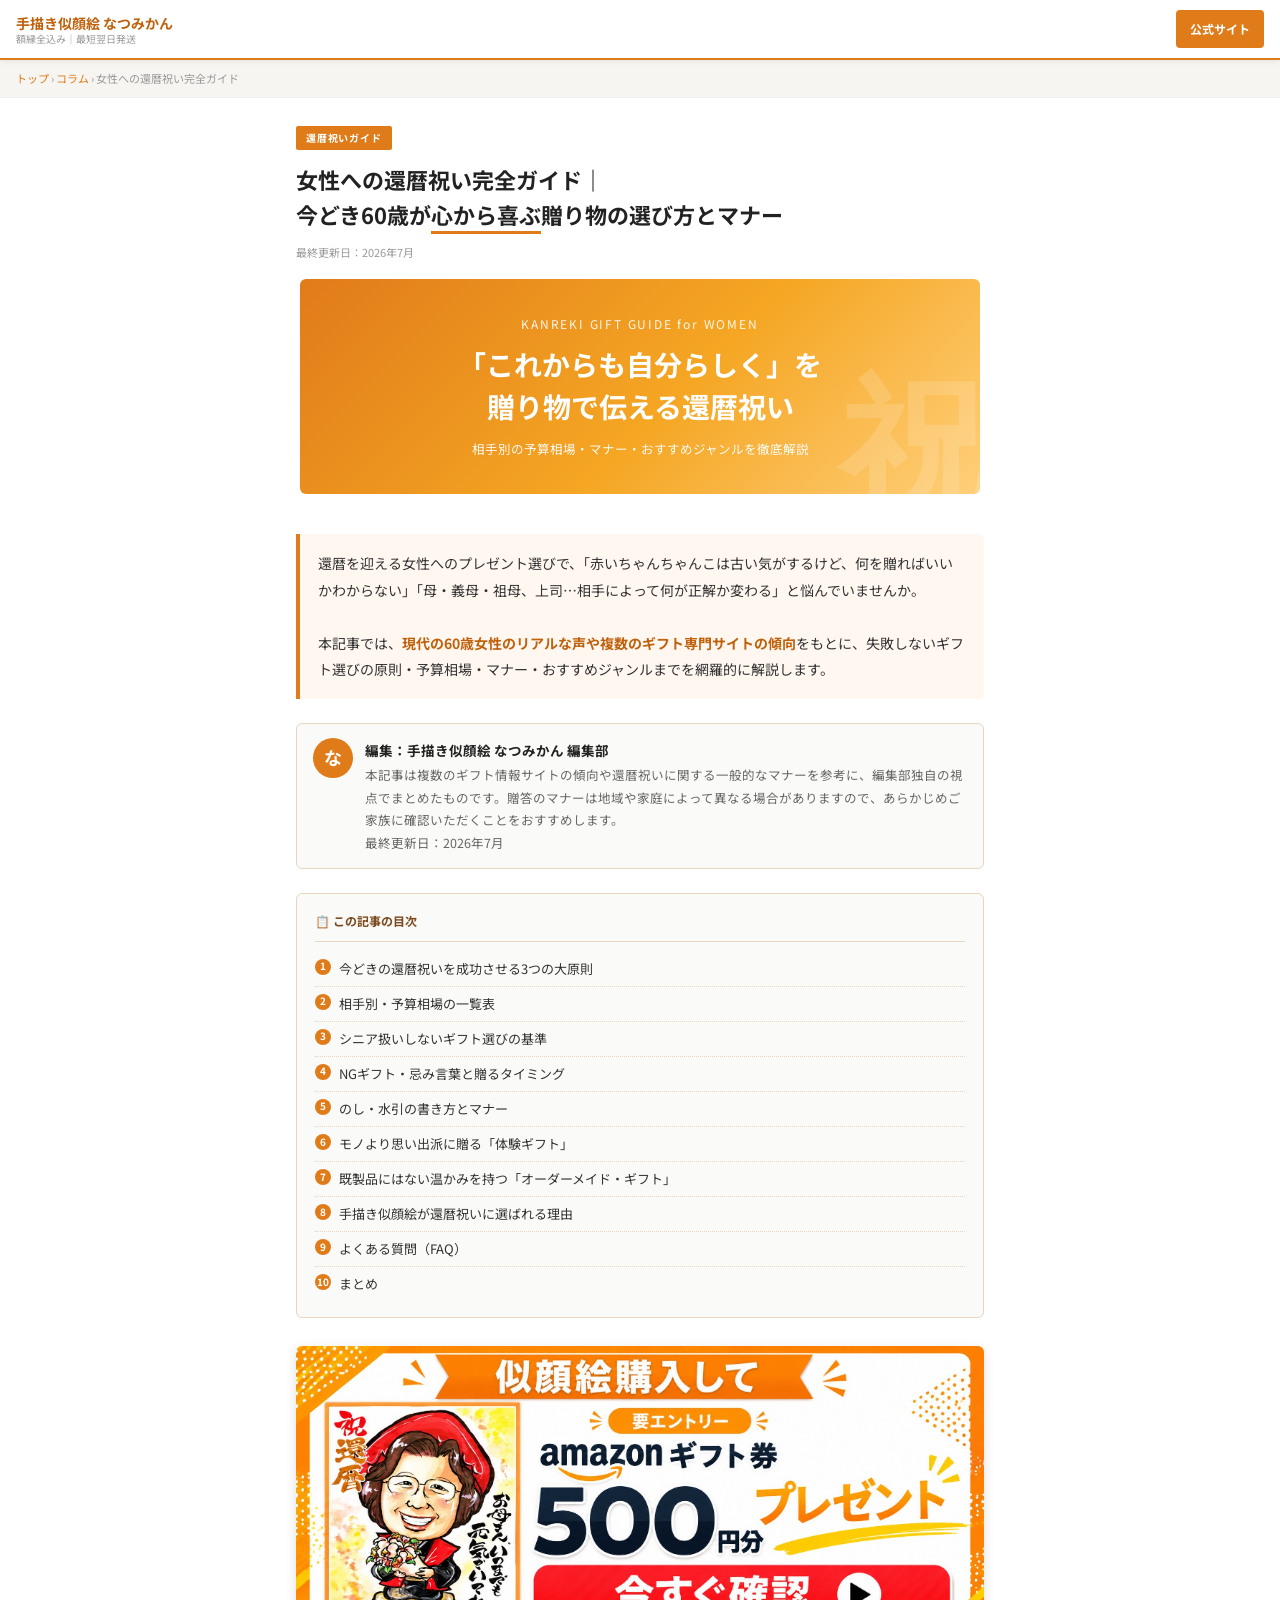
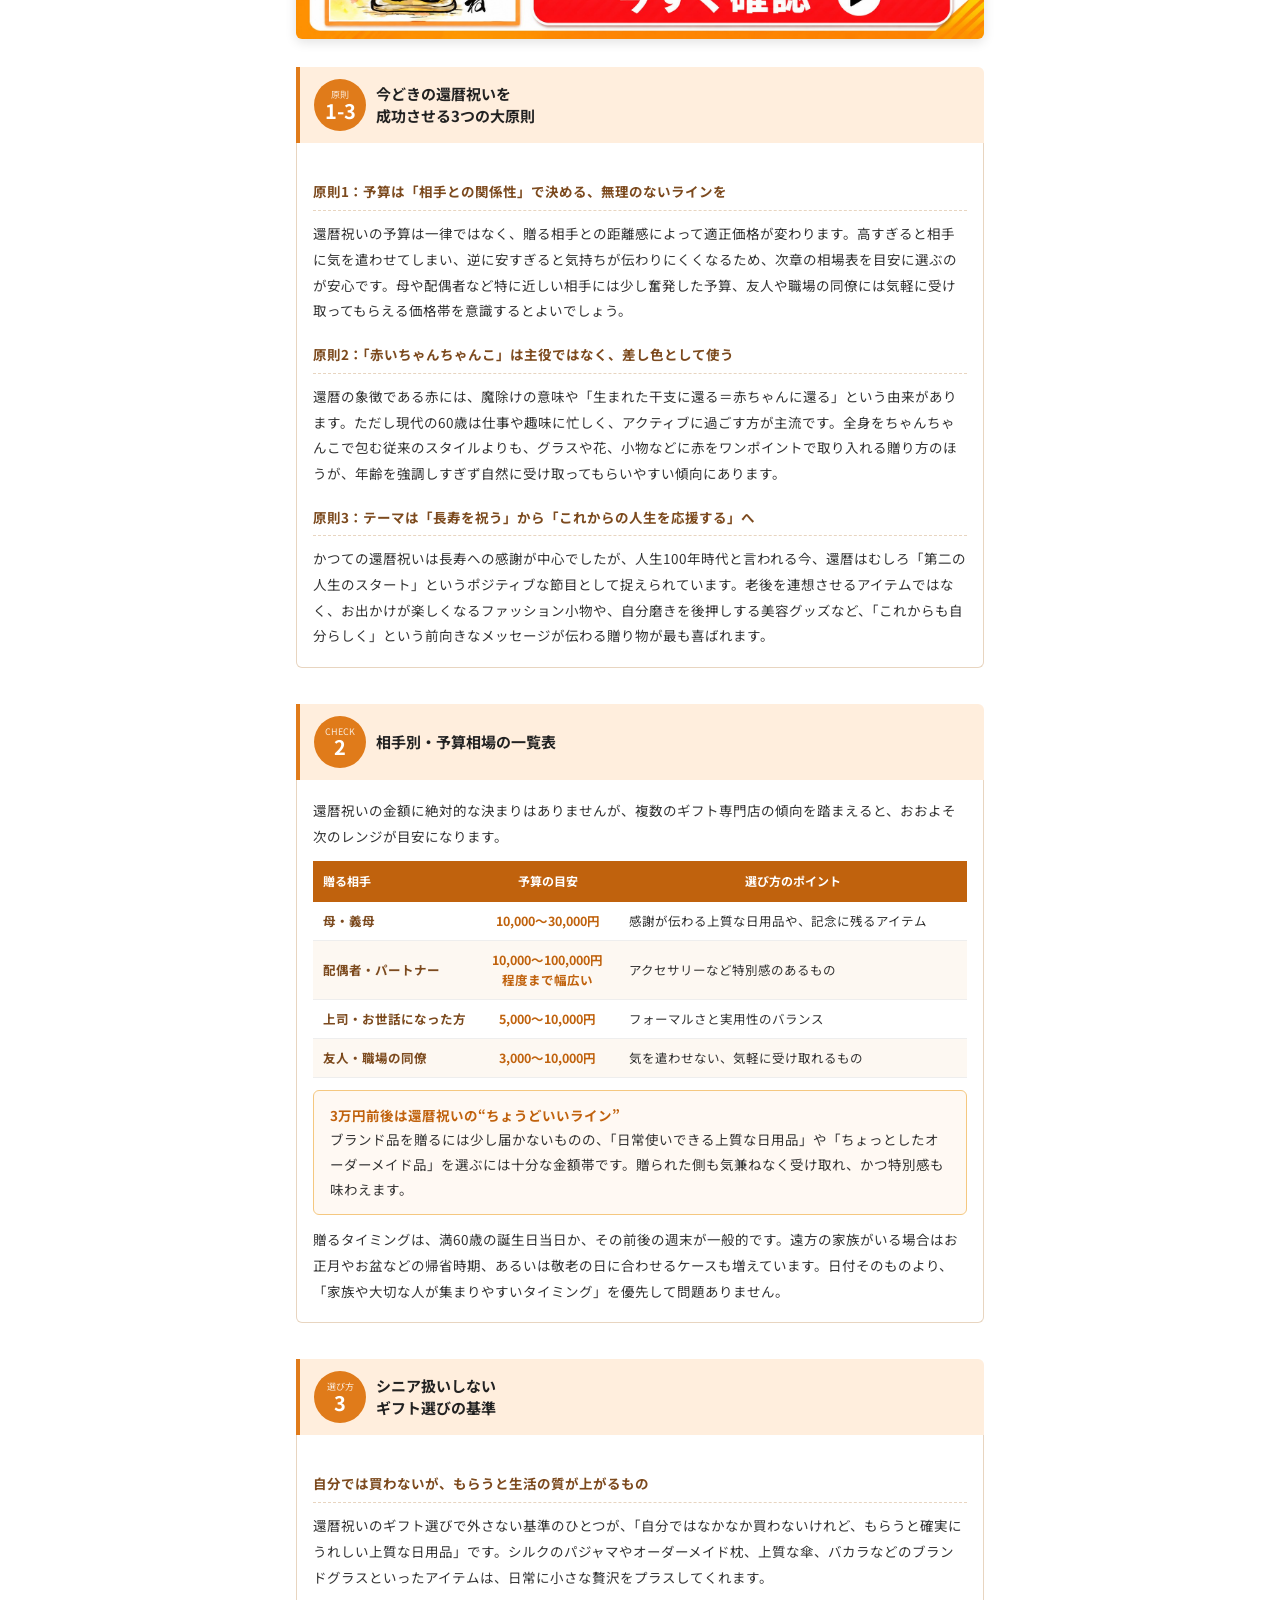
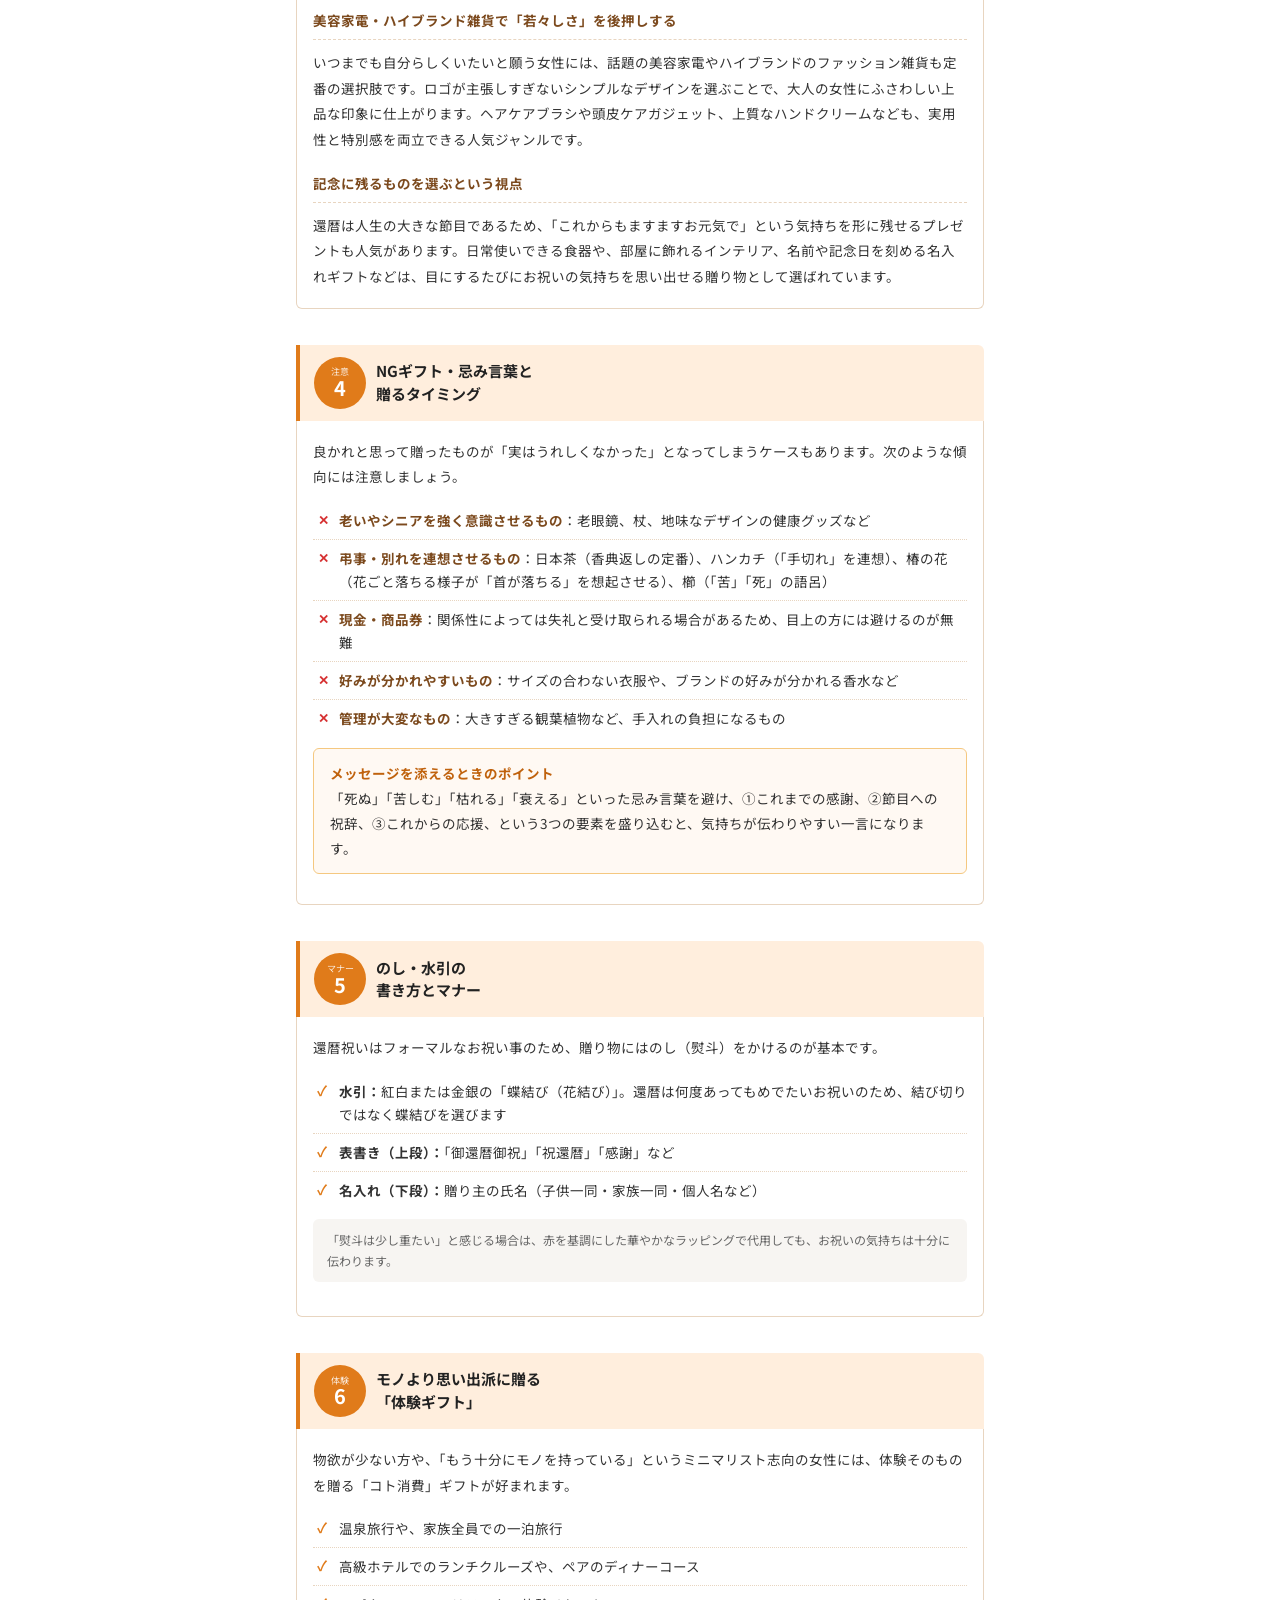
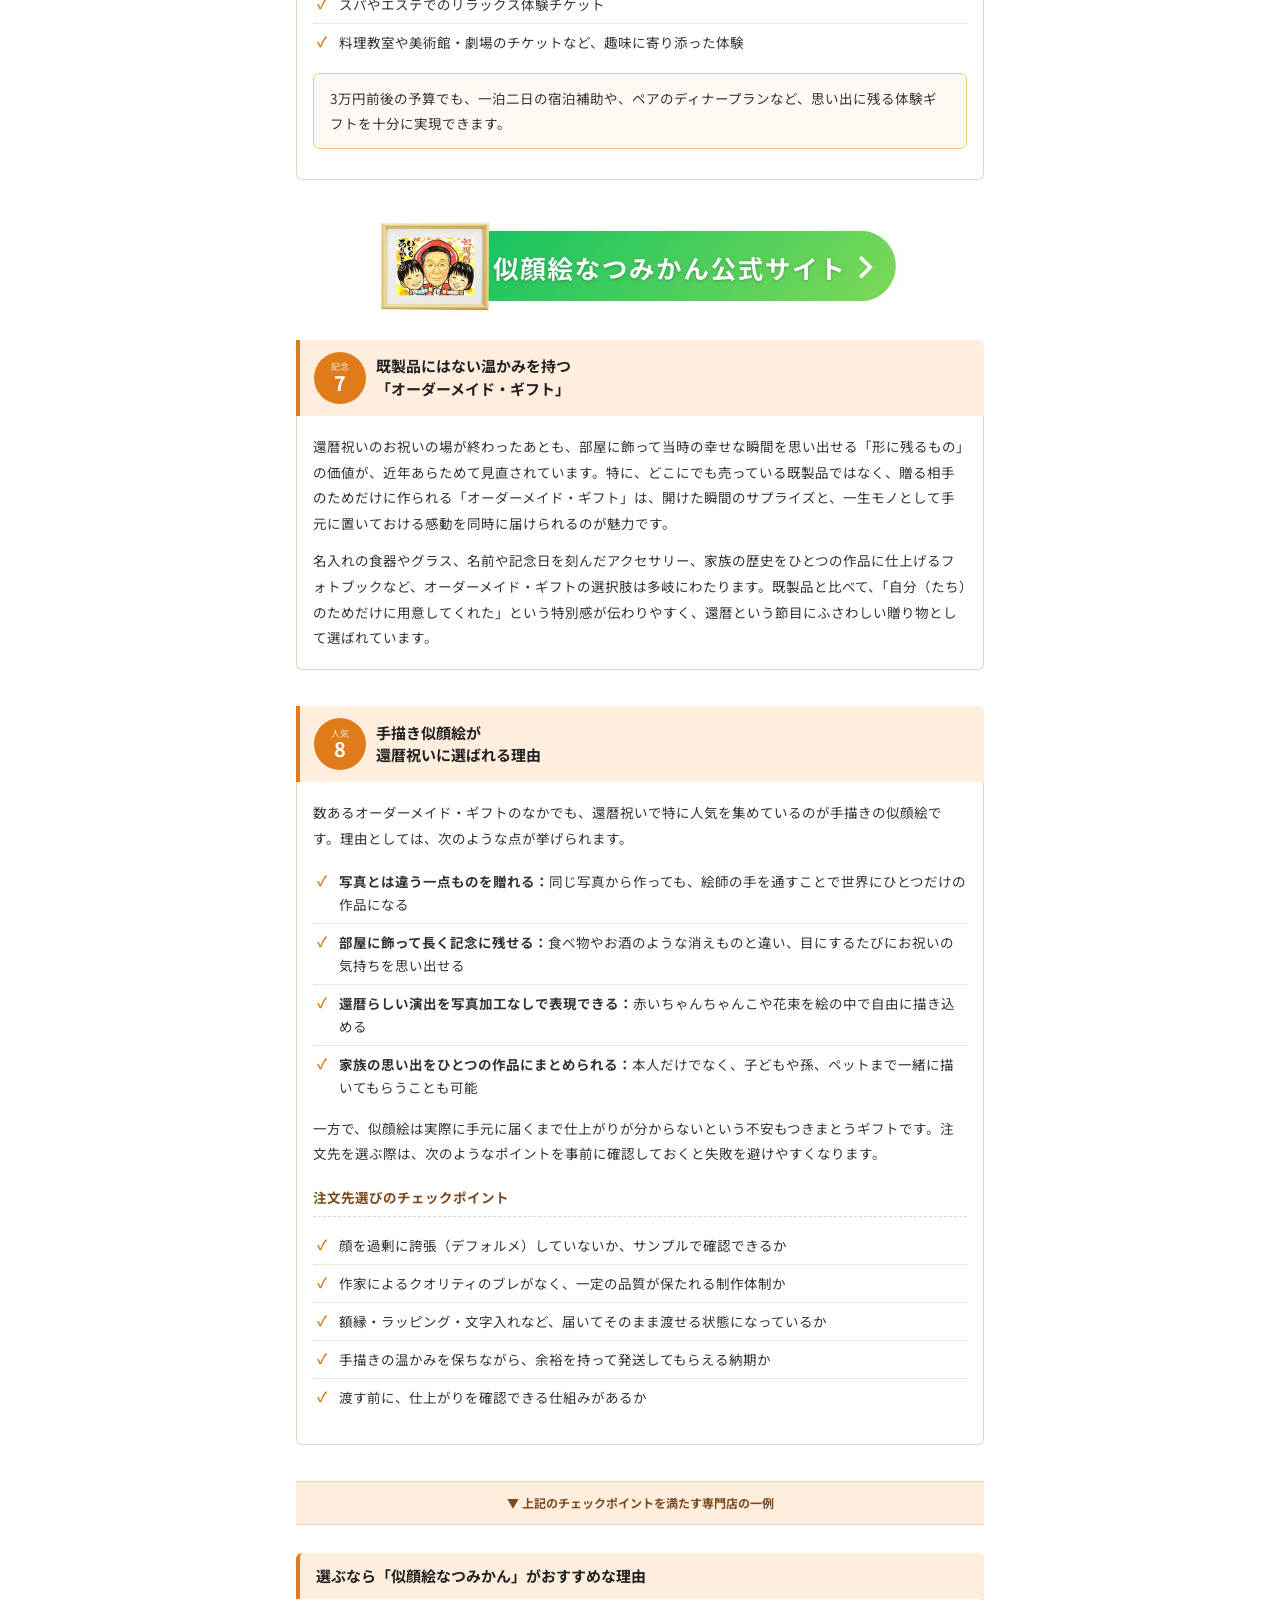
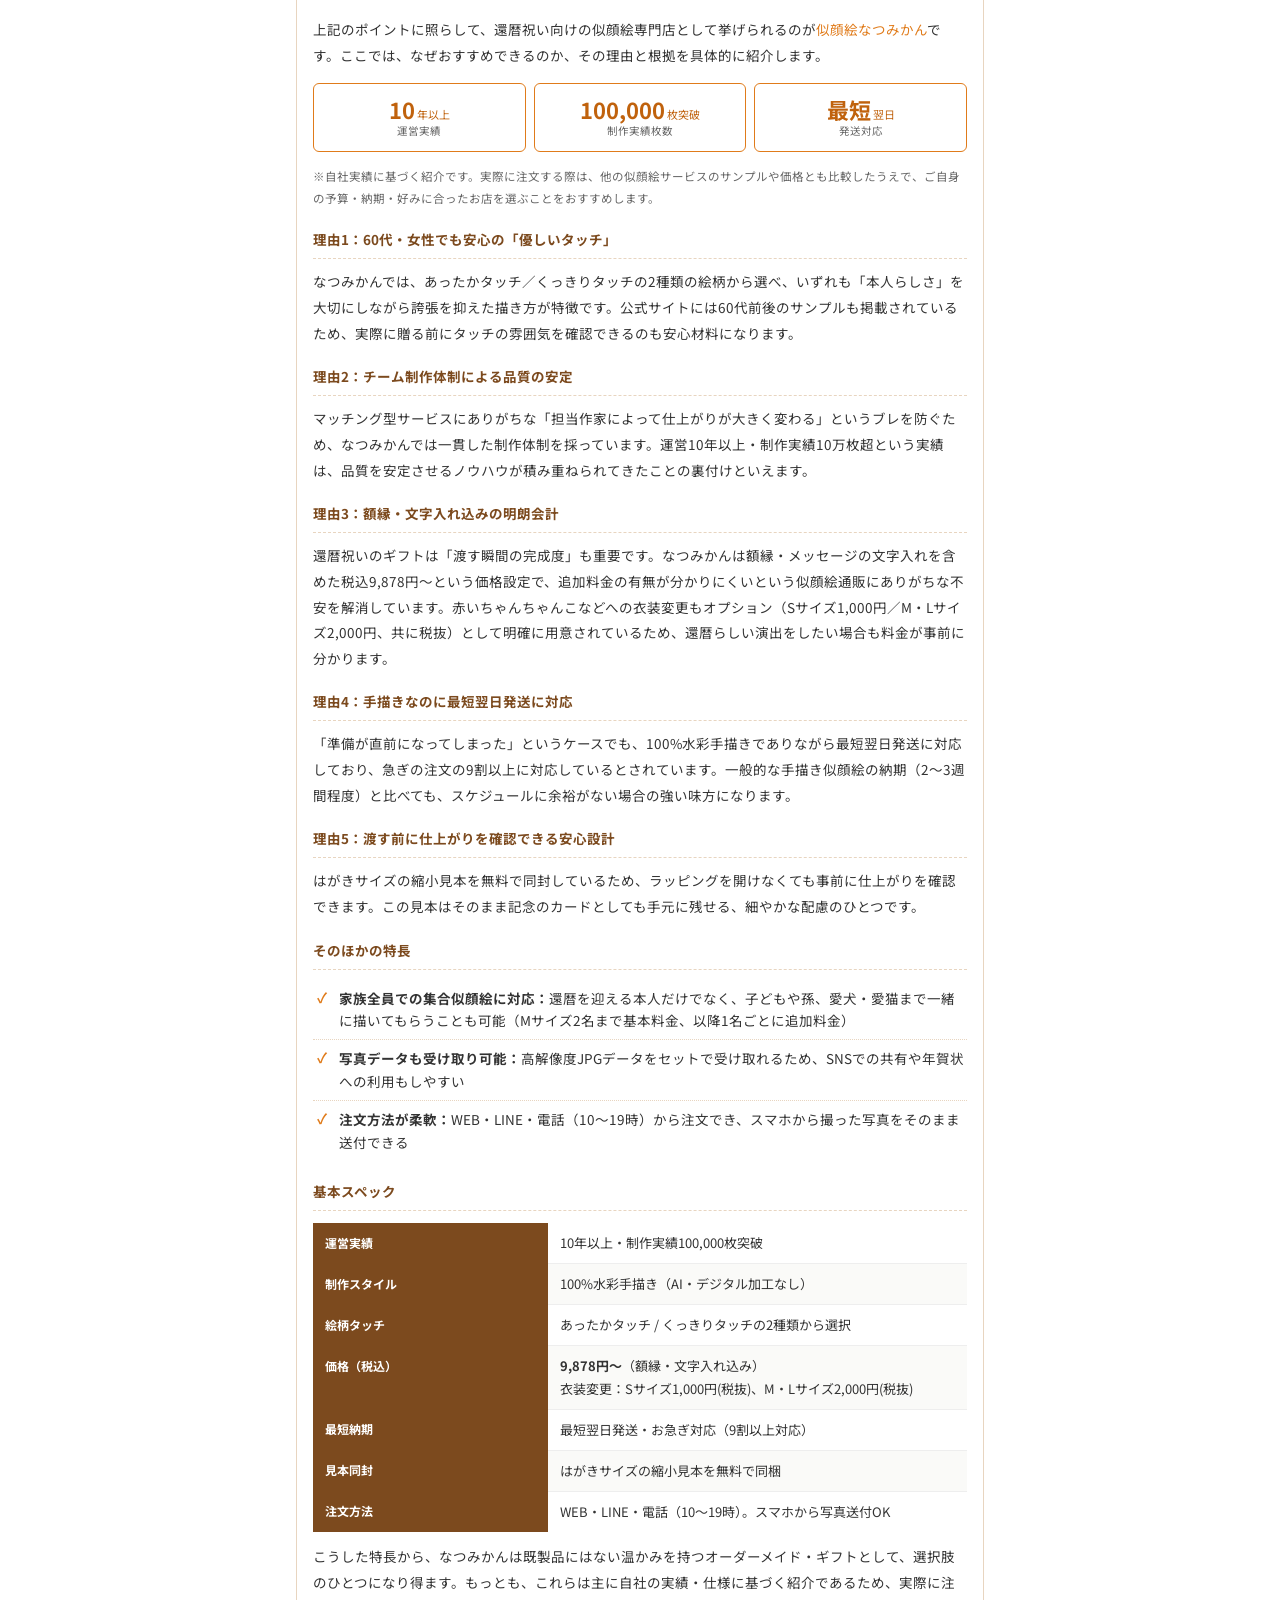
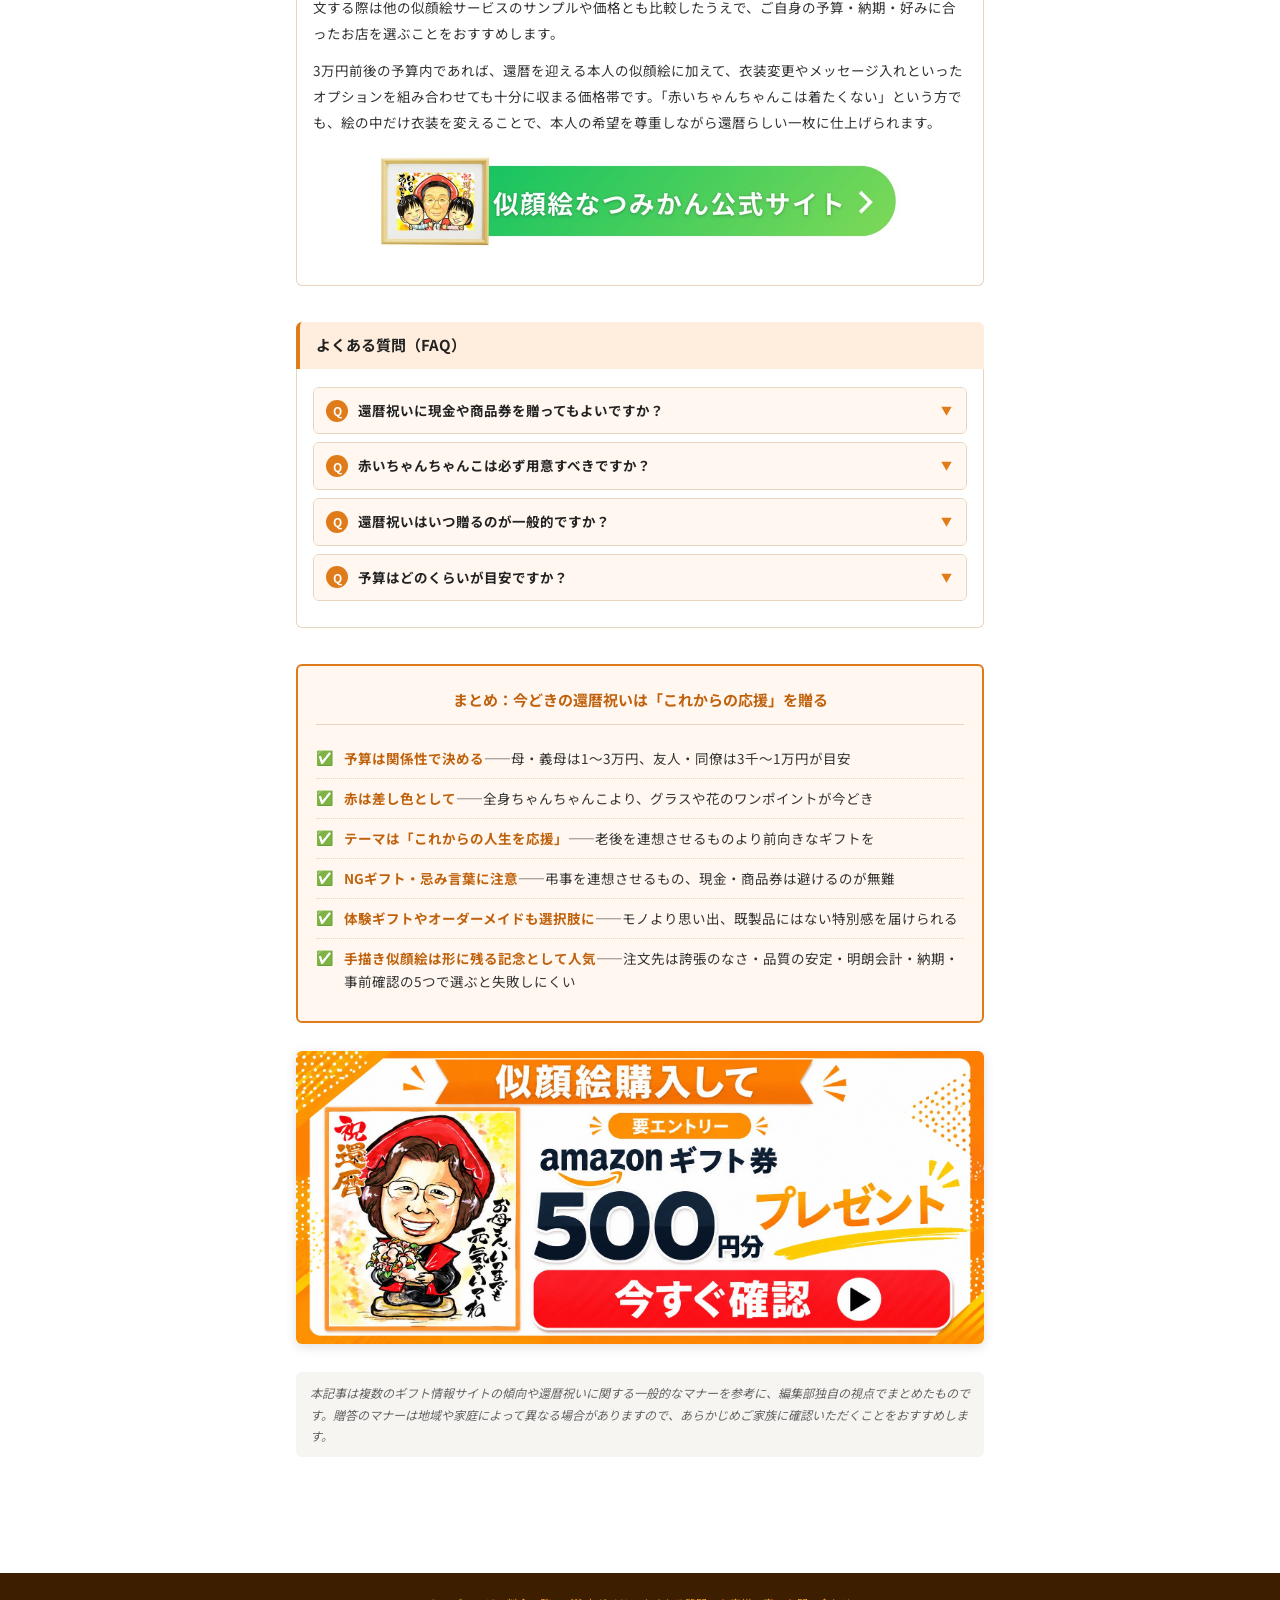
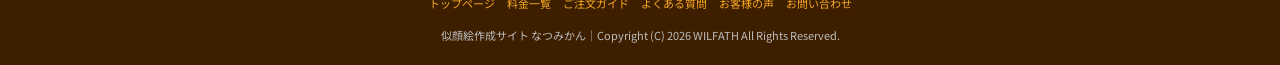
==== commit 3c5763ae: "Swap CTA/guide placeholders for real banner images Replace the CSS-only inline CTA boxes with the ac" ====
--- a/column/kanreki-josei-gift-guide/index.html
+++ b/column/kanreki-josei-gift-guide/index.html
@@ -314,22 +314,6 @@
 .track-card .tc-num small{font-size:11px;font-weight:400;margin-left:2px}
 .track-card .tc-label{font-size:10.5px;color:var(--sub);line-height:1.4;margin-top:2px}
 
-/* ── INLINE CTA ── */
-.icta{
-  background:var(--org-l);border:2px dashed var(--org);
-  border-radius:var(--radius);padding:14px 16px;
-  display:flex;align-items:center;justify-content:space-between;
-  gap:12px;margin:24px 0;flex-wrap:wrap;
-}
-.icta p{font-size:13px;font-weight:700;color:var(--brn);margin:0;line-height:1.5}
-.icta p small{display:block;font-size:11px;font-weight:400;color:#888;margin-top:2px}
-.icta-btn{
-  background:var(--org);color:#fff;
-  border-radius:50px;padding:10px 20px;
-  font-size:12px;font-weight:700;white-space:nowrap;flex-shrink:0;
-}
-.icta-btn:hover{background:var(--org-d);color:#fff}
-
 /* ── FAQ ── */
 .faq-item{border:1px solid var(--bd);border-radius:var(--radius);margin-bottom:8px;overflow:hidden}
 .faq-q{
@@ -382,33 +366,6 @@
 .sum-list li::before{content:"✅";position:absolute;left:0;top:7px;font-size:14px}
 .sum-list strong{color:var(--org-d)}
 
-/* ── CTA BOX ── */
-.ctabox{
-  background:var(--org);border-radius:var(--radius);
-  padding:24px 18px;text-align:center;margin:20px 0;color:#fff;
-}
-.ctabox-ttl{font-size:16px;font-weight:700;margin-bottom:6px;line-height:1.5}
-.ctabox-sub{font-size:12px;opacity:.9;margin-bottom:18px;line-height:1.6}
-.cta-btns{display:flex;gap:10px;justify-content:center;flex-wrap:wrap}
-.cta-btn{
-  display:inline-block;background:#fff;color:var(--org-d);
-  font-weight:700;font-size:13.5px;padding:12px 24px;
-  border-radius:50px;text-decoration:none;
-  box-shadow:0 3px 10px rgba(0,0,0,.2);
-  min-width:160px;text-align:center;
-}
-.cta-btn:hover{opacity:.9;color:var(--org-d)}
-
-/* ── WEB CTA LINK ── */
-.web-cta{
-  display:block;
-  background:var(--org);color:#fff;
-  text-align:center;font-size:13.5px;font-weight:700;
-  padding:13px 20px;border-radius:50px;margin:16px auto;
-  max-width:320px;box-shadow:0 3px 10px rgba(224,123,26,.35);
-}
-.web-cta:hover{background:var(--org-d);color:#fff}
-
 /* ── DIVIDER ── */
 .div-band{
   background:var(--org-m);border-top:1px solid var(--bd);border-bottom:1px solid var(--bd);
@@ -426,7 +383,6 @@
   .sec-hd h2{font-size:13.5px}
   .gen-table{font-size:11px}
   .gen-table th,.gen-table td{padding:7px 6px}
-  .icta{flex-direction:column;align-items:stretch;text-align:center}
 }
 </style>
 <!-- 構造化データ: Article -->
@@ -552,7 +508,7 @@
 
   <!-- LEAD -->
   <div class="lead" style="margin-top:20px">
-    還暦を迎える女性へのプレゼント選びで、「赤いちゃんちゃんこは古い気がするけど、何を贈ればいいかわからない」「母・義母・上司…相手によって何が正解か変わる」と悩んでいませんか。<br><br>
+    還暦を迎える女性へのプレゼント選びで、「赤いちゃんちゃんこは古い気がするけど、何を贈ればいいかわからない」「母・義母・祖母、上司…相手によって何が正解か変わる」と悩んでいませんか。<br><br>
     本記事では、<strong>現代の60歳女性のリアルな声や複数のギフト専門サイトの傾向</strong>をもとに、失敗しないギフト選びの原則・予算相場・マナー・おすすめジャンルまでを網羅的に解説します。
   </div>
 
@@ -583,11 +539,10 @@
     </ol>
   </nav>
 
-  <!-- INLINE CTA 1 -->
-  <div class="icta">
-    <p>還暦祝いの定番「手描き似顔絵」<br><small>額縁・文字入れ込み 税込9,878円〜／最短翌日発送</small></p>
-    <a href="https://www.natsumikan.shop/" target="_blank" class="icta-btn">公式サイトを見る</a>
-  </div>
+  <!-- BANNER 1 -->
+  <a href="https://skui.jp/redirect/natsumikancolumn" target="_blank" class="banner" aria-label="似顔絵購入でAmazonギフト券500円分プレゼント">
+    <img src="images/guideBanner.png" alt="似顔絵購入でAmazonギフト券500円分プレゼント">
+  </a>
 
   <!-- SECTION 1 -->
   <section class="sec" id="s1">
@@ -712,9 +667,8 @@
   </section>
 
   <!-- INLINE CTA 2 -->
-  <div class="icta">
-    <p>形に残る記念を贈りたいなら似顔絵も選択肢のひとつ<br><small>60代・女性でも安心の優しいタッチ</small></p>
-    <a href="https://www.natsumikan.shop/" target="_blank" class="icta-btn">サンプルを見る</a>
+  <div style="text-align:center;margin:24px 0;">
+    <a href="https://skui.jp/redirect/natsumikancolumn" target="_blank" class="cta-img" style="max-width:520px;margin:0 auto;"><img src="images/CTABanner.png" alt="似顔絵なつみかん公式サイトはこちら"></a>
   </div>
 
   <!-- SECTION 7 -->
@@ -820,14 +774,7 @@
       <p>こうした特長から、なつみかんは既製品にはない温かみを持つオーダーメイド・ギフトとして、選択肢のひとつになり得ます。もっとも、これらは主に自社の実績・仕様に基づく紹介であるため、実際に注文する際は他の似顔絵サービスのサンプルや価格とも比較したうえで、ご自身の予算・納期・好みに合ったお店を選ぶことをおすすめします。</p>
       <p>3万円前後の予算内であれば、還暦を迎える本人の似顔絵に加えて、衣装変更やメッセージ入れといったオプションを組み合わせても十分に収まる価格帯です。「赤いちゃんちゃんこは着たくない」という方でも、絵の中だけ衣装を変えることで、本人の希望を尊重しながら還暦らしい一枚に仕上げられます。</p>
 
-      <div class="ctabox">
-        <div class="ctabox-ttl">似顔絵なつみかんを見てみる</div>
-        <div class="ctabox-sub">額縁・文字入れ込み 税込9,878円〜／最短翌日発送</div>
-        <div class="cta-btns">
-          <a href="https://www.natsumikan.shop/" target="_blank" class="cta-btn">公式サイトを見る</a>
-          <a href="https://www.natsumikan.shop/price.html" target="_blank" class="cta-btn">料金一覧を見る</a>
-        </div>
-      </div>
+      <a href="https://skui.jp/redirect/natsumikancolumn" target="_blank" class="cta-img" style="max-width:520px;margin:16px auto;"><img src="images/CTABanner.png" alt="似顔絵なつみかん公式サイトはこちら"></a>
     </div>
   </section>
 
@@ -871,14 +818,10 @@
     </div>
   </section>
 
-  <!-- FINAL CTA -->
-  <div class="ctabox">
-    <div class="ctabox-ttl">世界にひとつの還暦祝いを贈りませんか</div>
-    <div class="ctabox-sub">手描き似顔絵 なつみかん｜額縁・文字入れ込み 税込9,878円〜／最短翌日発送</div>
-    <div class="cta-btns">
-      <a href="https://www.natsumikan.shop/" target="_blank" class="cta-btn">公式サイトを見る</a>
-    </div>
-  </div>
+  <!-- BANNER 2 -->
+  <a href="https://skui.jp/redirect/natsumikancolumn" target="_blank" class="banner" aria-label="似顔絵購入でAmazonギフト券500円分プレゼント">
+    <img src="images/guideBanner.png" alt="似顔絵購入でAmazonギフト券500円分プレゼント">
+  </a>
 
   <div class="note-box" style="font-style:italic">
     本記事は複数のギフト情報サイトの傾向や還暦祝いに関する一般的なマナーを参考に、編集部独自の視点でまとめたものです。贈答のマナーは地域や家庭によって異なる場合がありますので、あらかじめご家族に確認いただくことをおすすめします。
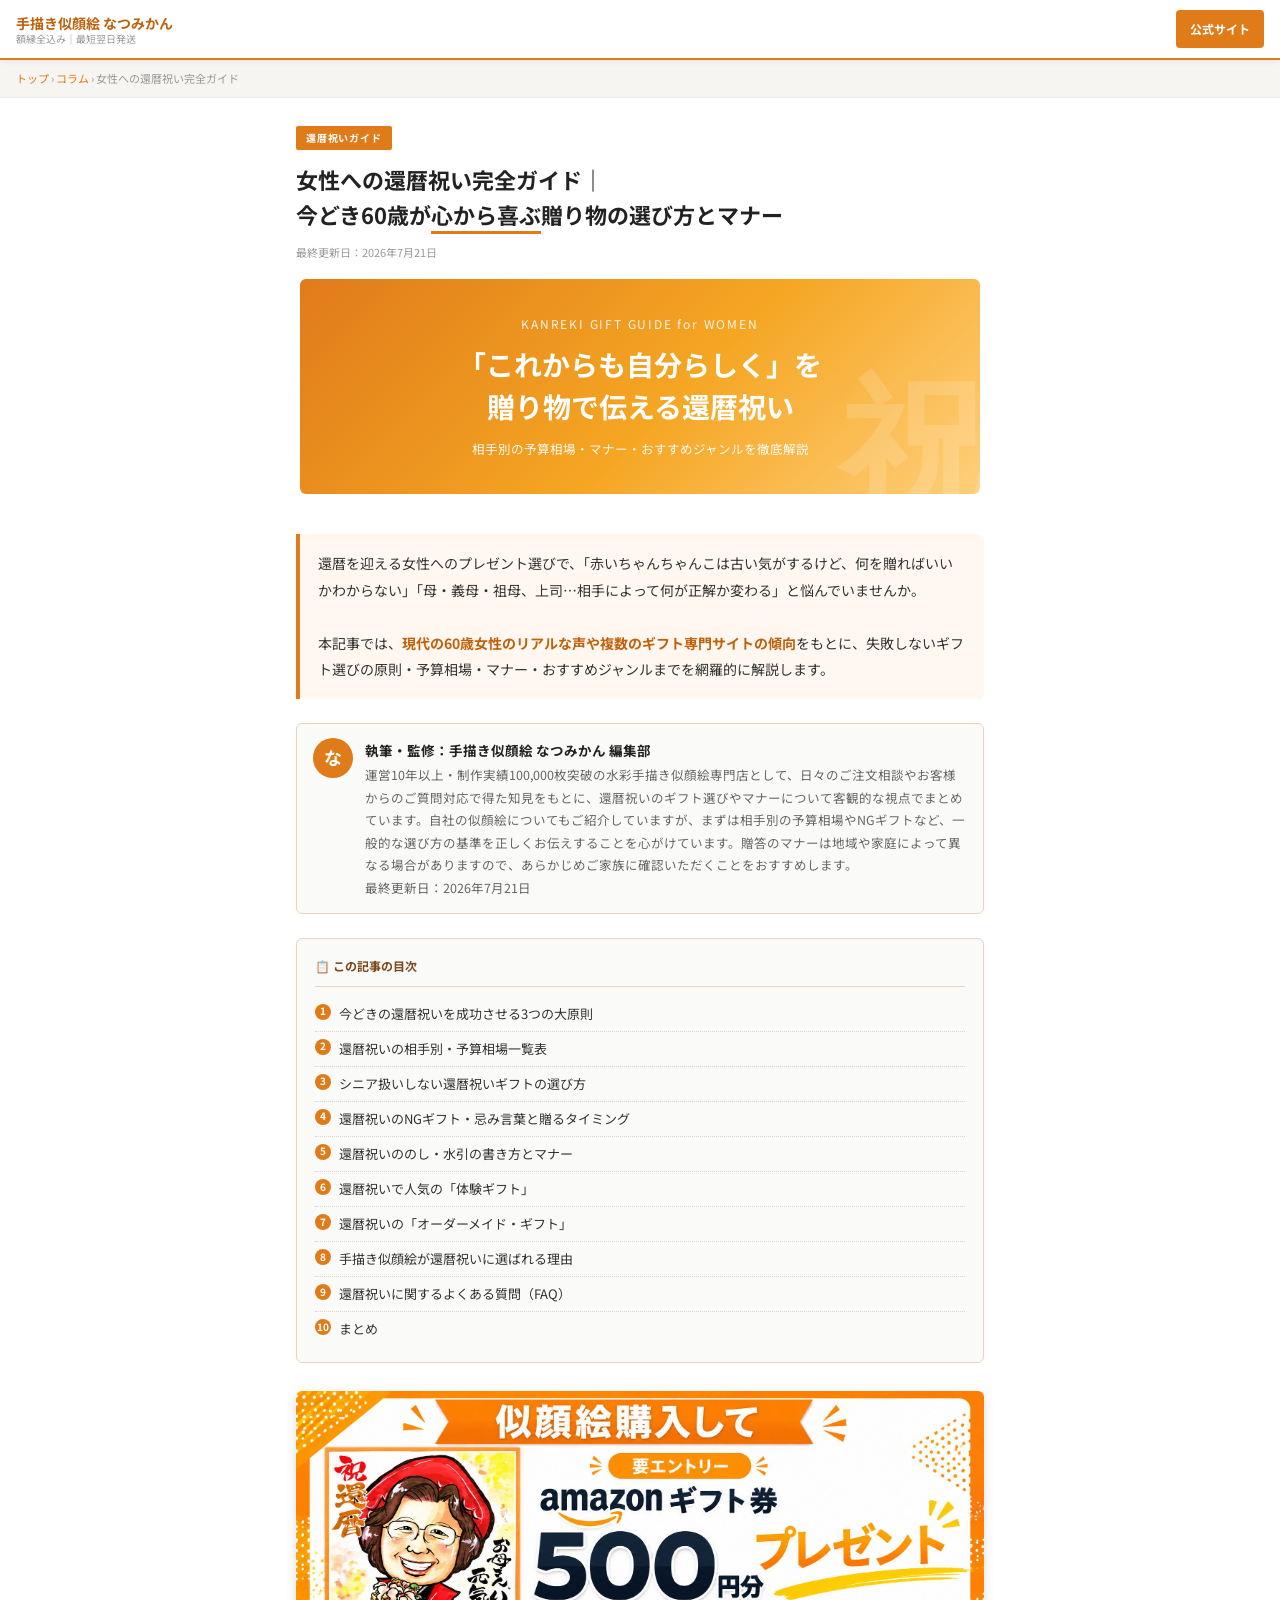
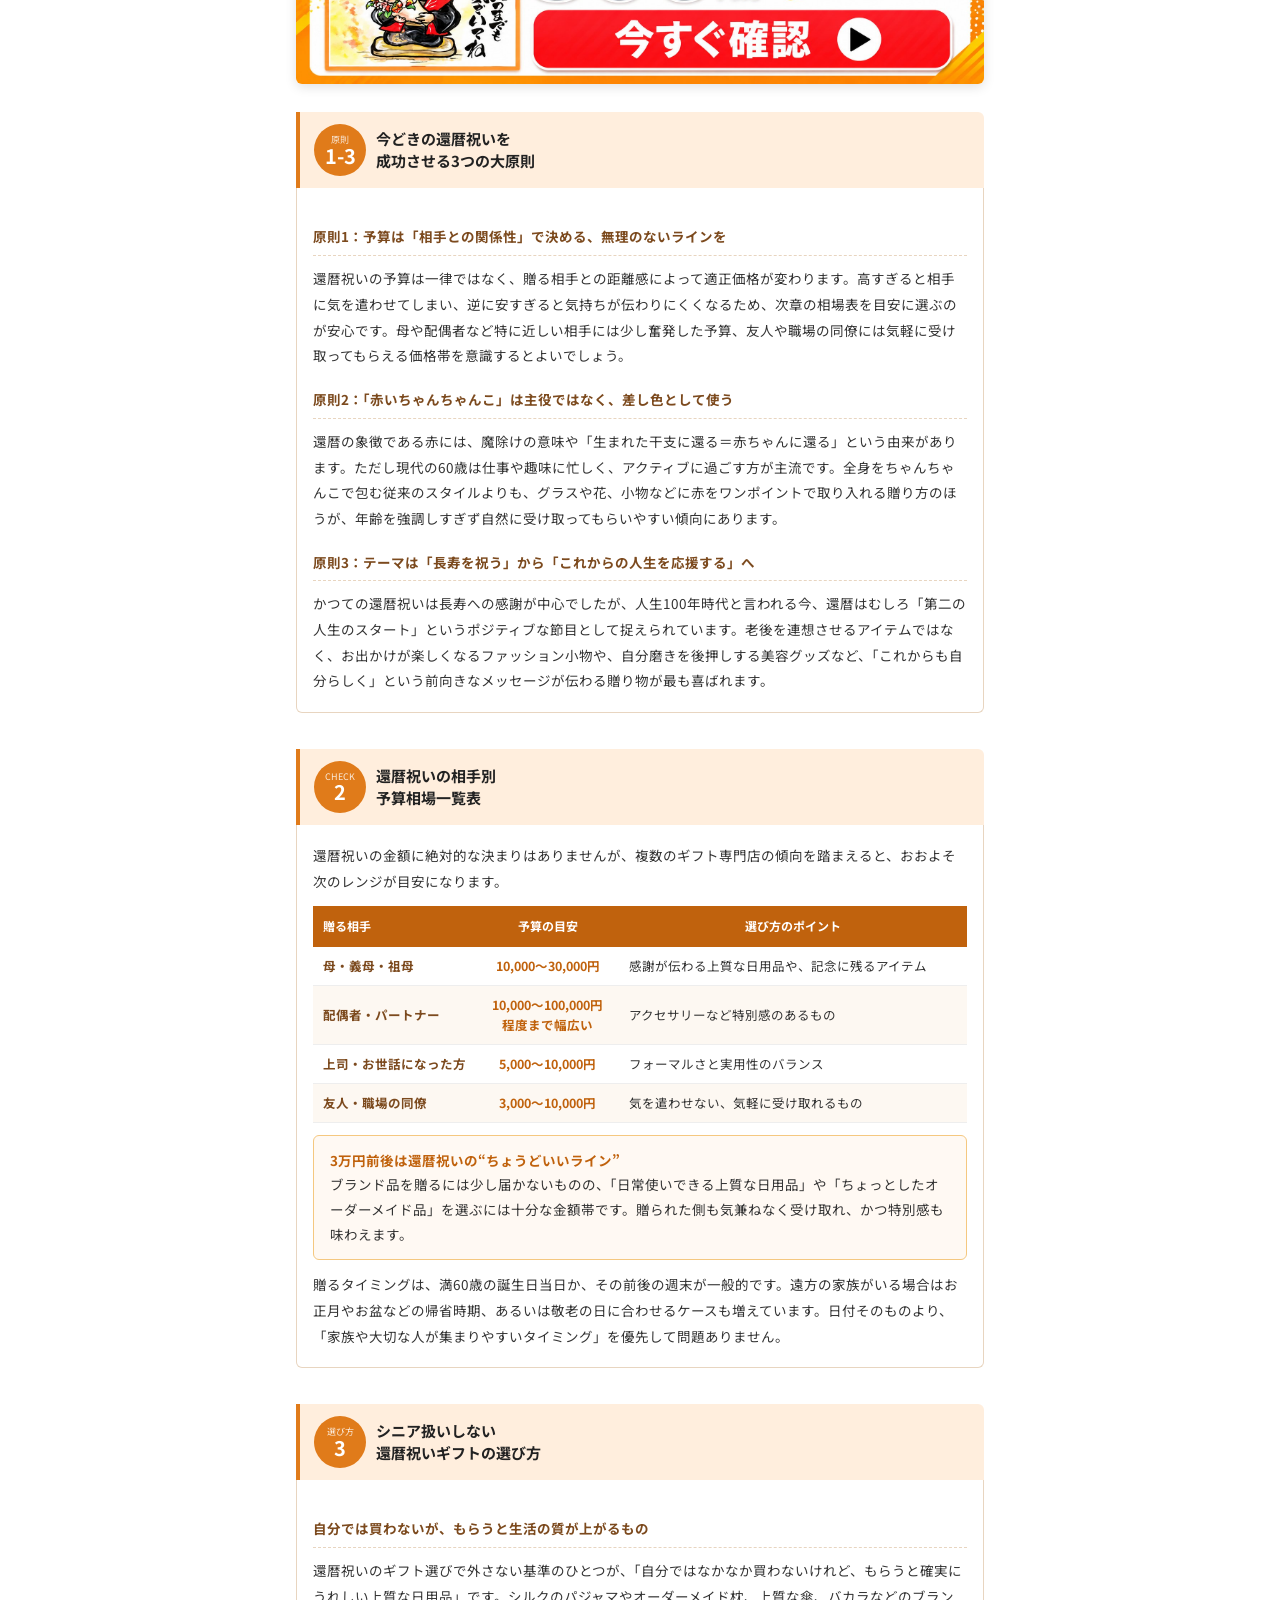
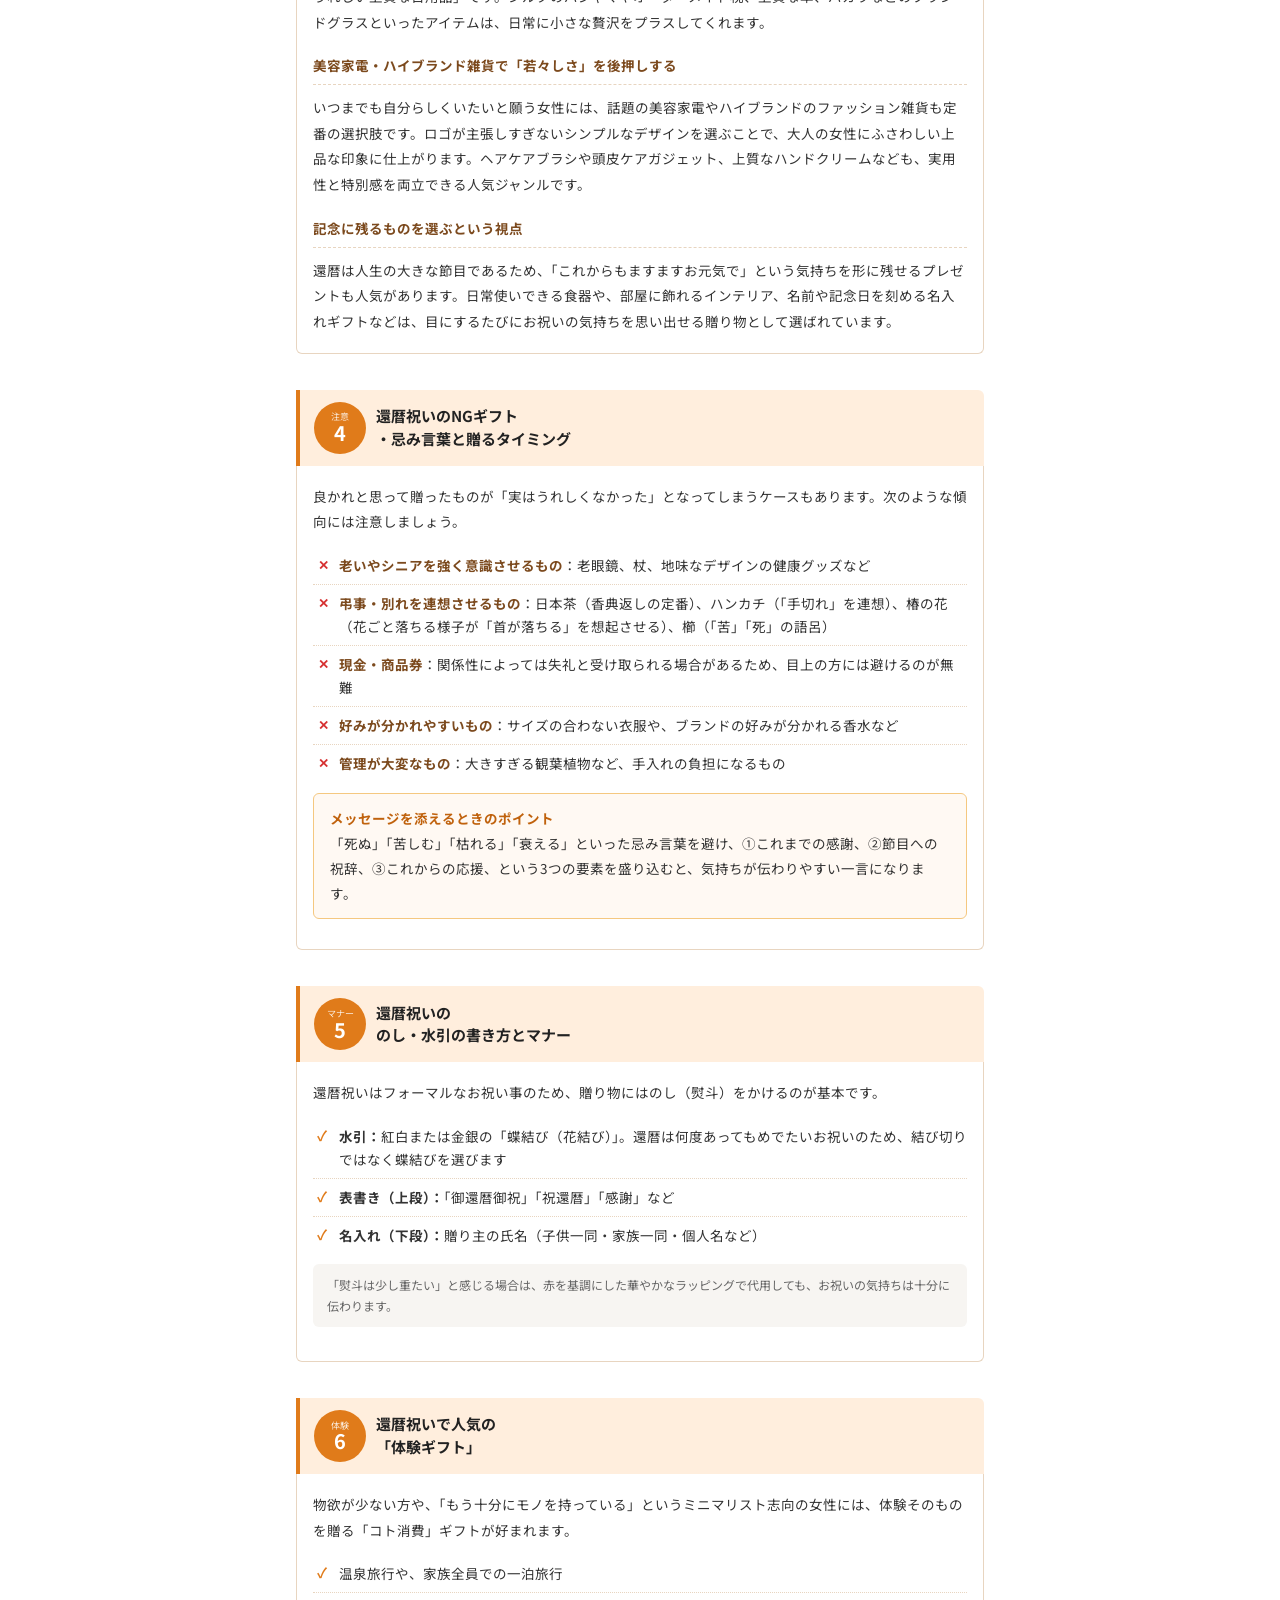
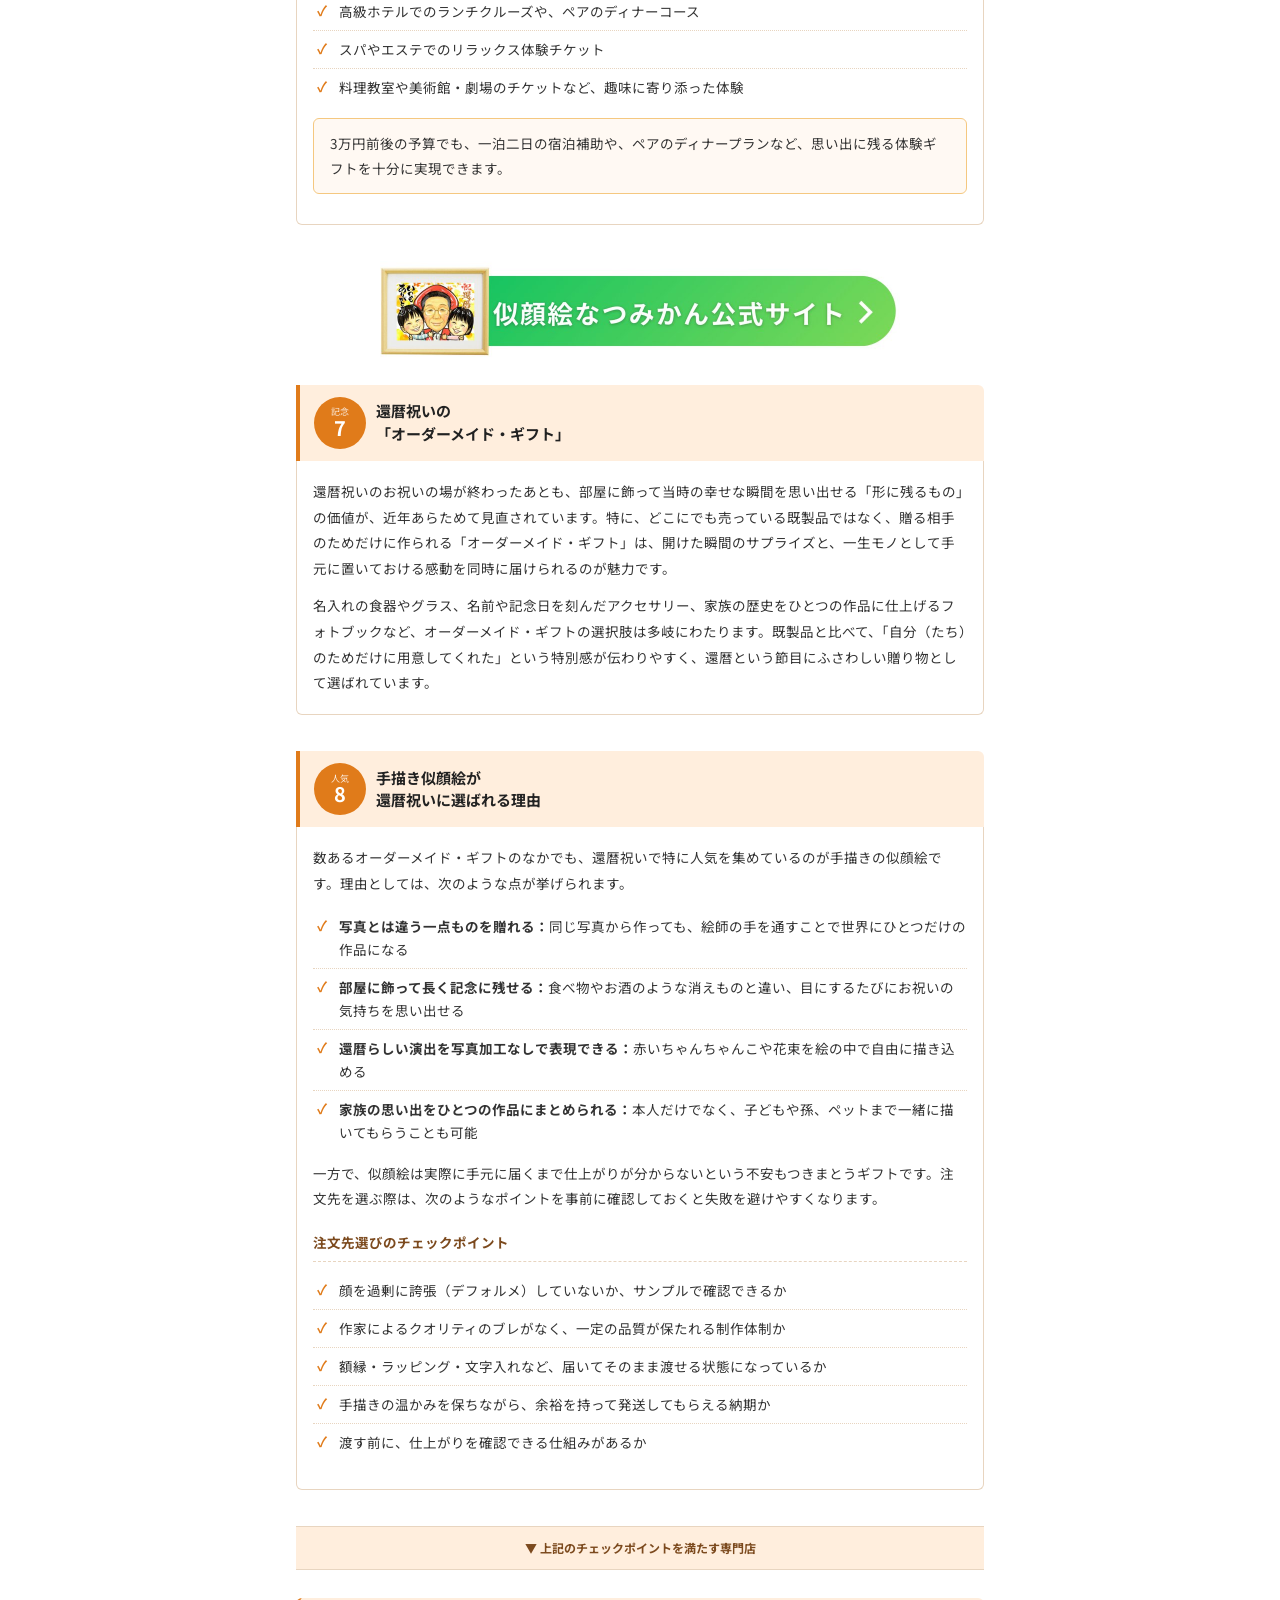
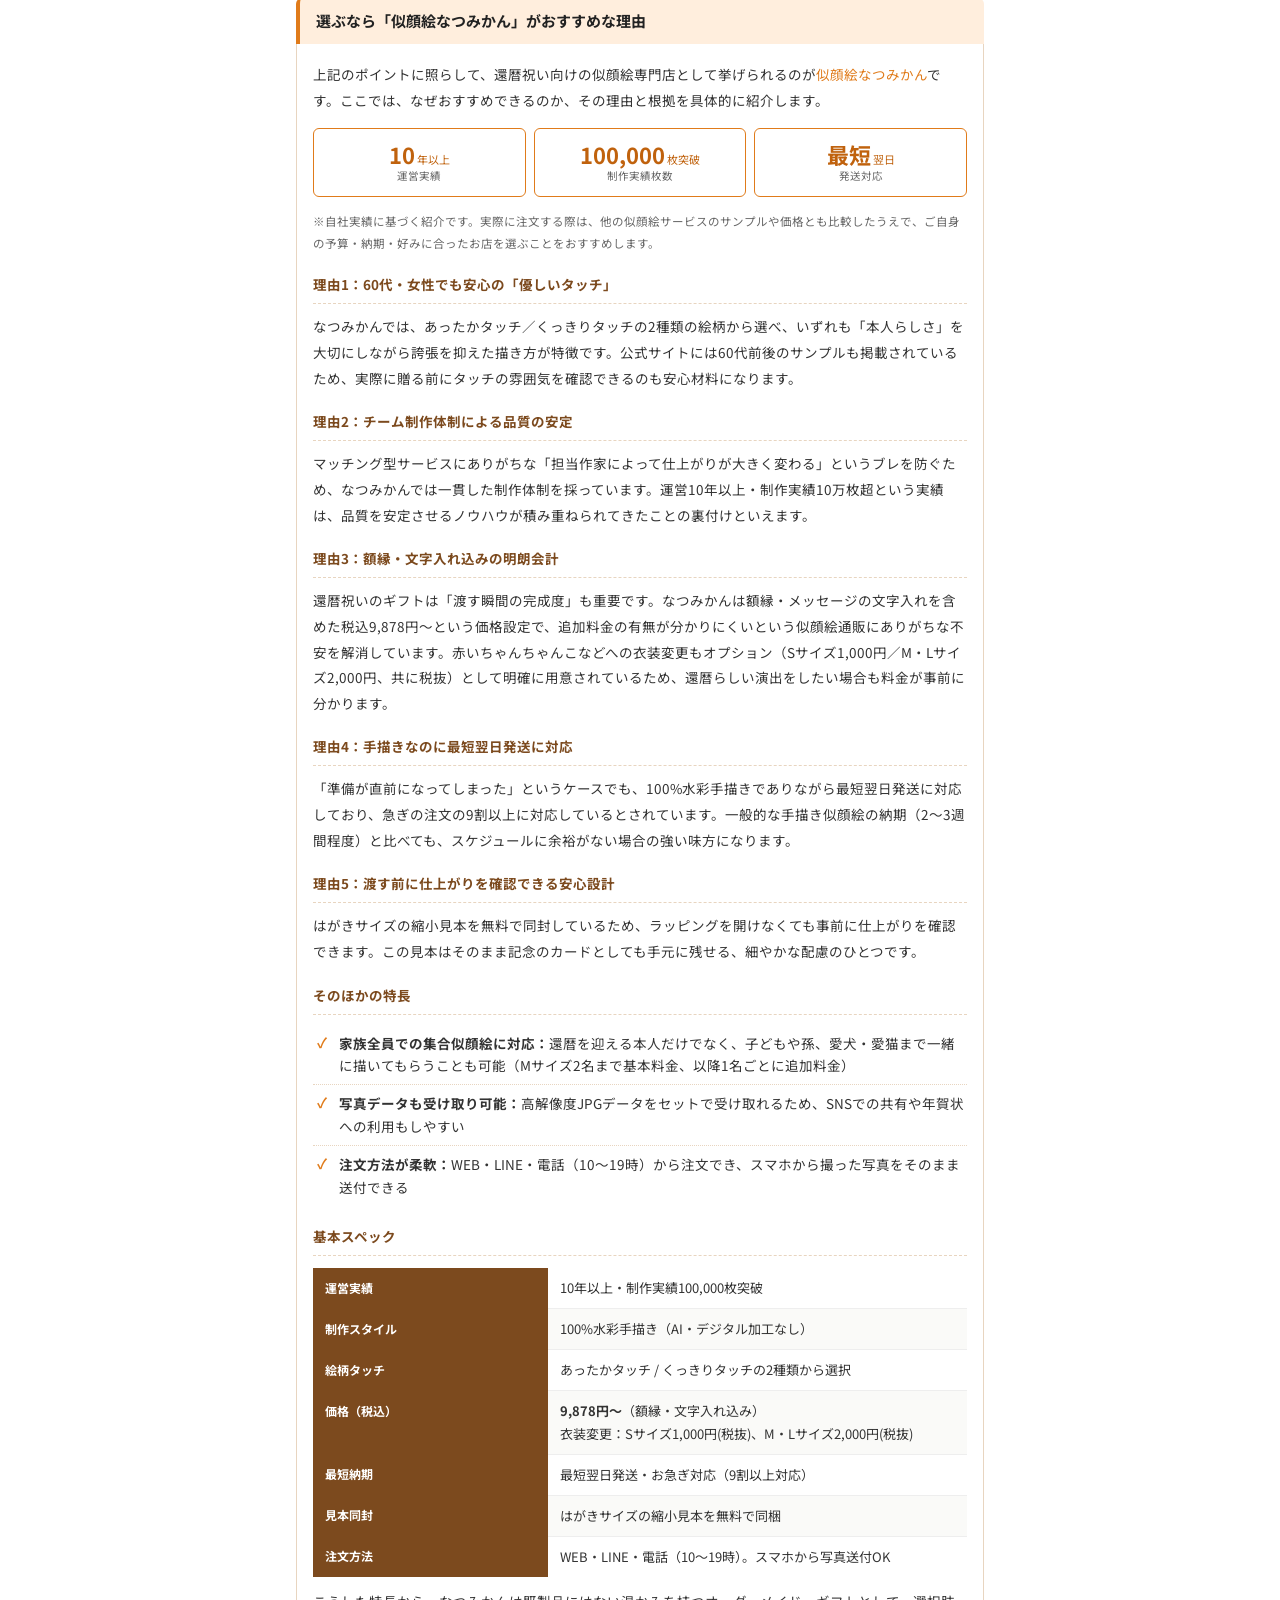
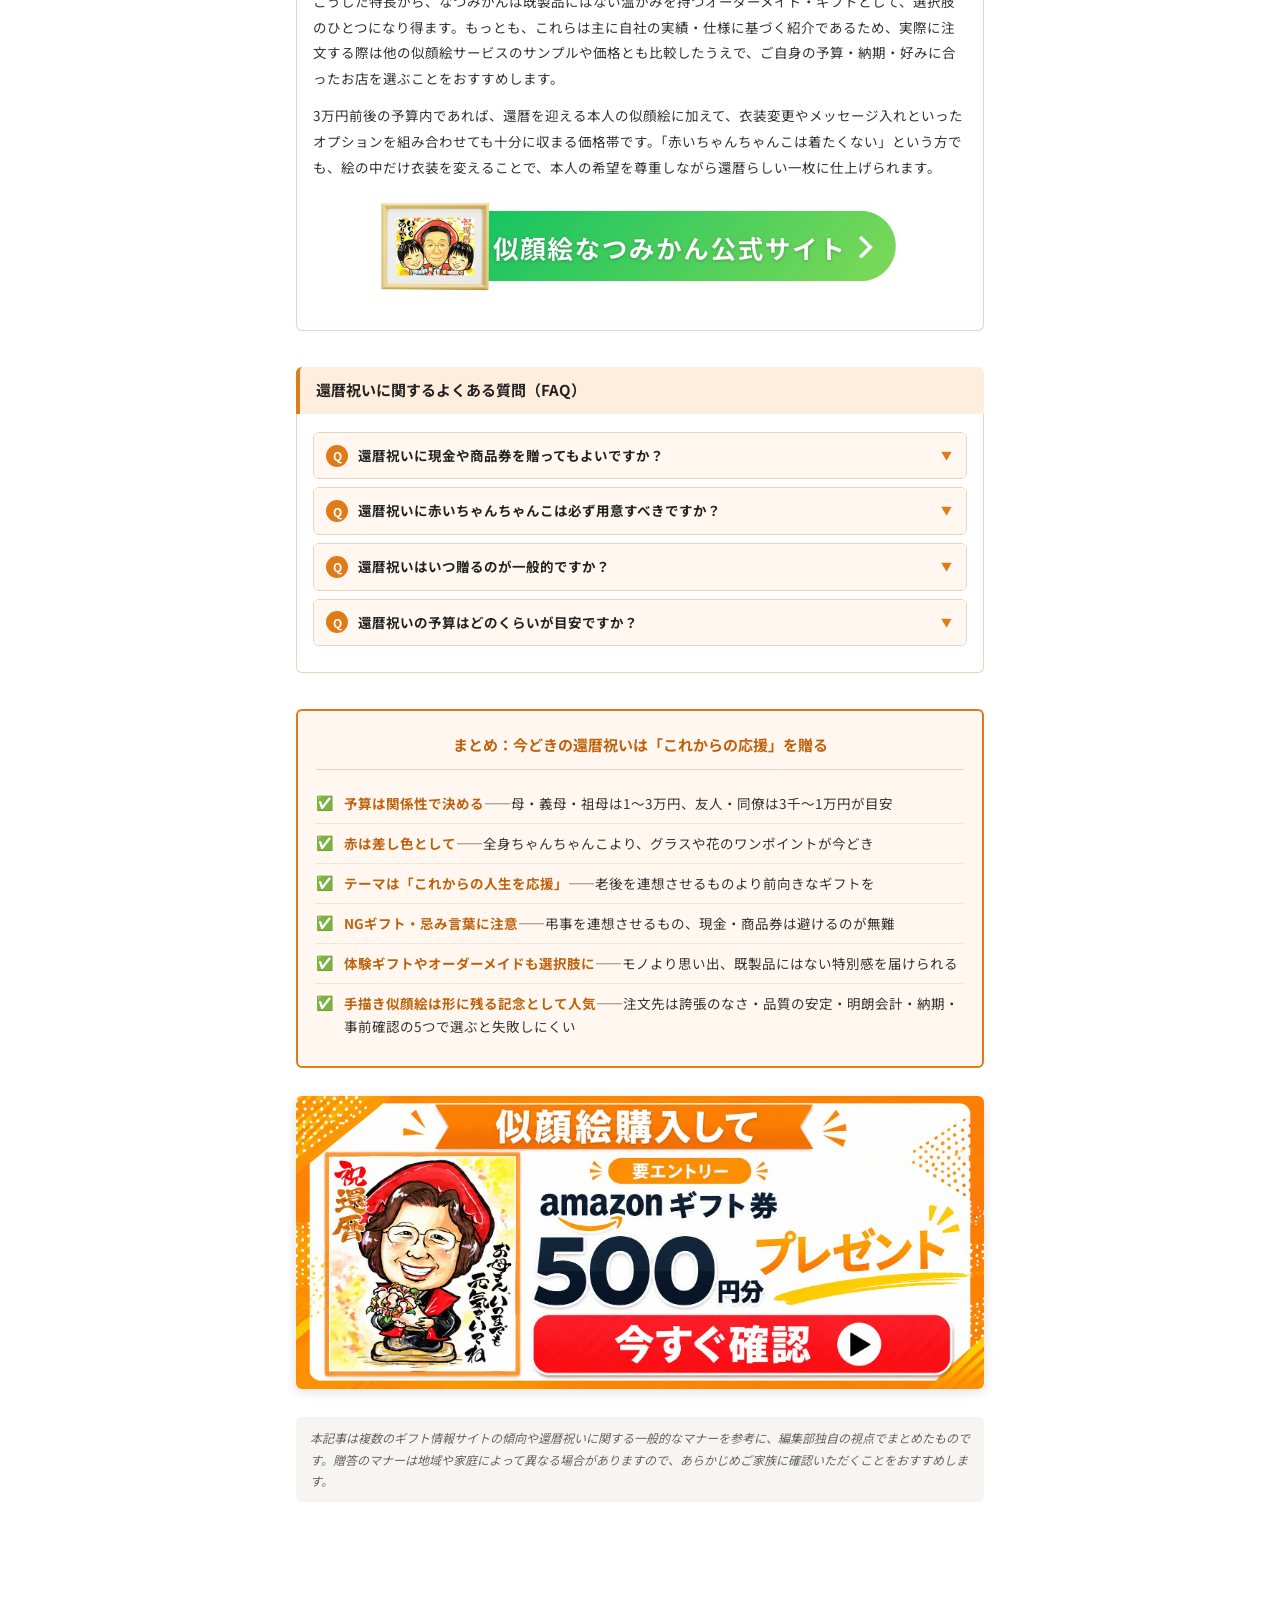
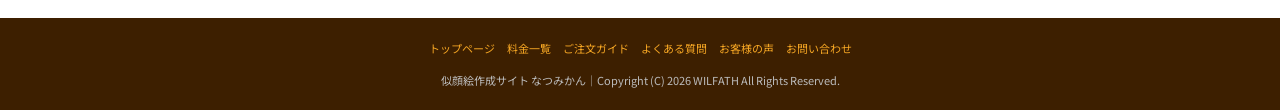
==== commit c6149129: "Improve SEO metadata and refresh copy for the kanreki gift guide - Update the last-modified date to " ====
--- a/column/kanreki-josei-gift-guide/index.html
+++ b/column/kanreki-josei-gift-guide/index.html
@@ -12,8 +12,24 @@
 <meta name="viewport" content="width=device-width, initial-scale=1.0">
 <title>女性への還暦祝い完全ガイド｜今どき60歳が心から喜ぶ贈り物の選び方とマナー</title>
 <meta name="description" content="還暦を迎える女性へのプレゼント選びで迷っていませんか。相手別の予算相場、シニア扱いしないギフト選びの基準、NGギフトやマナー、体験ギフト・オーダーメイドギフトまで、今どきの還暦祝いの選び方を網羅的に解説します。">
+<meta name="keywords" content="還暦祝い,女性,母,義母,祖母,プレゼント,ギフト,予算相場,マナー,似顔絵">
+<meta name="robots" content="index, follow">
+<meta name="author" content="手描き似顔絵 なつみかん編集部">
 <!-- 実際に公開する際は、貴社サイトの正式なURLに差し替えてください -->
 <link rel="canonical" href="https://www.natsumikan.shop/column/kanreki-josei-gift-guide/">
+<!-- OGP -->
+<meta property="og:type" content="article">
+<meta property="og:title" content="女性への還暦祝い完全ガイド｜今どき60歳が心から喜ぶ贈り物の選び方とマナー">
+<meta property="og:description" content="還暦を迎える女性へのプレゼント選びで迷っていませんか。相手別の予算相場、シニア扱いしないギフト選びの基準、NGギフトやマナー、体験ギフト・オーダーメイドギフトまで、今どきの還暦祝いの選び方を網羅的に解説します。">
+<meta property="og:url" content="https://www.natsumikan.shop/column/kanreki-josei-gift-guide/">
+<meta property="og:site_name" content="似顔絵作成サイト なつみかん">
+<meta property="og:image" content="https://www.natsumikan.shop/column/kanreki-josei-gift-guide/images/guideBanner.png">
+<meta property="og:locale" content="ja_JP">
+<!-- Twitter Card -->
+<meta name="twitter:card" content="summary_large_image">
+<meta name="twitter:title" content="女性への還暦祝い完全ガイド｜今どき60歳が心から喜ぶ贈り物の選び方とマナー">
+<meta name="twitter:description" content="還暦を迎える女性へのプレゼント選びで迷っていませんか。相手別の予算相場、シニア扱いしないギフト選びの基準、NGギフトやマナー、体験ギフト・オーダーメイドギフトまで、今どきの還暦祝いの選び方を網羅的に解説します。">
+<meta name="twitter:image" content="https://www.natsumikan.shop/column/kanreki-josei-gift-guide/images/guideBanner.png">
 <link rel="preconnect" href="https://fonts.googleapis.com">
 <link href="https://fonts.googleapis.com/css2?family=Noto+Sans+JP:wght@300;400;500;700&display=swap" rel="stylesheet">
 <style>
@@ -392,7 +408,11 @@
   "@type": "Article",
   "headline": "女性への還暦祝い完全ガイド｜今どき60歳が心から喜ぶ贈り物の選び方とマナー",
   "description": "還暦を迎える女性へのプレゼント選びで迷っていませんか。相手別の予算相場、シニア扱いしないギフト選びの基準、NGギフトやマナー、体験ギフト・オーダーメイドギフトまで、今どきの還暦祝いの選び方を網羅的に解説します。",
-  "dateModified": "2026-07-20",
+  "dateModified": "2026-07-21",
+  "inLanguage": "ja",
+  "image": [
+    "https://www.natsumikan.shop/column/kanreki-josei-gift-guide/images/guideBanner.png"
+  ],
   "author": {
     "@type": "Organization",
     "name": "手描き似顔絵 なつみかん編集部",
@@ -402,6 +422,11 @@
     "@type": "Organization",
     "name": "似顔絵作成サイト なつみかん",
     "description": "運営10年以上・制作実績100,000枚突破の水彩手描き似顔絵専門店",
+    "url": "https://www.natsumikan.shop/"
+  },
+  "isPartOf": {
+    "@type": "WebSite",
+    "name": "似顔絵作成サイト なつみかん",
     "url": "https://www.natsumikan.shop/"
   },
   "mainEntityOfPage": {
@@ -438,7 +463,7 @@
     },
     {
       "@type": "Question",
-      "name": "赤いちゃんちゃんこは必ず用意すべきですか？",
+      "name": "還暦祝いに赤いちゃんちゃんこは必ず用意すべきですか？",
       "acceptedAnswer": {
         "@type": "Answer",
         "text": "必須ではありません。近年は年齢を強調しすぎない形として、赤を差し色に使ったグラスや花、ファッション小物などが選ばれる傾向にあります。"
@@ -454,10 +479,10 @@
     },
     {
       "@type": "Question",
-      "name": "予算はどのくらいが目安ですか？",
+      "name": "還暦祝いの予算はどのくらいが目安ですか？",
       "acceptedAnswer": {
         "@type": "Answer",
-        "text": "母・義母には1万〜3万円、上司やお世話になった方には5千〜1万円、友人や同僚には3千〜1万円程度が一つの目安です。相手との関係性に応じて、無理のない範囲で選びましょう。"
+        "text": "母・義母・祖母には1万〜3万円、上司やお世話になった方には5千〜1万円、友人や同僚には3千〜1万円程度が一つの目安です。相手との関係性に応じて、無理のない範囲で選びましょう。"
       }
     }
   ]
@@ -492,7 +517,7 @@
 <div class="art-head wrap">
   <span class="cat">還暦祝いガイド</span>
   <h1>女性への還暦祝い完全ガイド｜<br>今どき60歳が<em>心から喜ぶ</em>贈り物の選び方とマナー</h1>
-  <p class="art-date">最終更新日：2026年7月</p>
+  <p class="art-date">最終更新日：2026年7月21日</p>
 </div>
 
 <!-- HERO VISUAL -->
@@ -516,9 +541,9 @@
   <div class="author-box">
     <div class="au-icon">な</div>
     <div class="au-body">
-      <span class="au-name">編集：手描き似顔絵 なつみかん 編集部</span>
-      本記事は複数のギフト情報サイトの傾向や還暦祝いに関する一般的なマナーを参考に、編集部独自の視点でまとめたものです。贈答のマナーは地域や家庭によって異なる場合がありますので、あらかじめご家族に確認いただくことをおすすめします。<br>
-      最終更新日：2026年7月
+      <span class="au-name">執筆・監修：手描き似顔絵 なつみかん 編集部</span>
+      運営10年以上・制作実績100,000枚突破の水彩手描き似顔絵専門店として、日々のご注文相談やお客様からのご質問対応で得た知見をもとに、還暦祝いのギフト選びやマナーについて客観的な視点でまとめています。自社の似顔絵についてもご紹介していますが、まずは相手別の予算相場やNGギフトなど、一般的な選び方の基準を正しくお伝えすることを心がけています。贈答のマナーは地域や家庭によって異なる場合がありますので、あらかじめご家族に確認いただくことをおすすめします。<br>
+      最終更新日：2026年7月21日
     </div>
   </div>
 
@@ -527,14 +552,14 @@
     <div class="toc-ttl">📋 この記事の目次</div>
     <ol>
       <li><a href="#s1">今どきの還暦祝いを成功させる3つの大原則</a></li>
-      <li><a href="#s2">相手別・予算相場の一覧表</a></li>
-      <li><a href="#s3">シニア扱いしないギフト選びの基準</a></li>
-      <li><a href="#s4">NGギフト・忌み言葉と贈るタイミング</a></li>
-      <li><a href="#s5">のし・水引の書き方とマナー</a></li>
-      <li><a href="#s6">モノより思い出派に贈る「体験ギフト」</a></li>
-      <li><a href="#s7">既製品にはない温かみを持つ「オーダーメイド・ギフト」</a></li>
+      <li><a href="#s2">還暦祝いの相手別・予算相場一覧表</a></li>
+      <li><a href="#s3">シニア扱いしない還暦祝いギフトの選び方</a></li>
+      <li><a href="#s4">還暦祝いのNGギフト・忌み言葉と贈るタイミング</a></li>
+      <li><a href="#s5">還暦祝いののし・水引の書き方とマナー</a></li>
+      <li><a href="#s6">還暦祝いで人気の「体験ギフト」</a></li>
+      <li><a href="#s7">還暦祝いの「オーダーメイド・ギフト」</a></li>
       <li><a href="#s8">手描き似顔絵が還暦祝いに選ばれる理由</a></li>
-      <li><a href="#faq">よくある質問（FAQ）</a></li>
+      <li><a href="#faq">還暦祝いに関するよくある質問（FAQ）</a></li>
       <li><a href="#sum">まとめ</a></li>
     </ol>
   </nav>
@@ -566,7 +591,7 @@
   <section class="sec" id="s2">
     <div class="sec-hd">
       <div class="sec-num"><span class="num-label">CHECK</span><span class="num-n">2</span></div>
-      <h2>相手別・予算相場の一覧表</h2>
+      <h2>還暦祝いの相手別<br>予算相場一覧表</h2>
     </div>
     <div class="sec-body">
       <p>還暦祝いの金額に絶対的な決まりはありませんが、複数のギフト専門店の傾向を踏まえると、おおよそ次のレンジが目安になります。</p>
@@ -576,7 +601,7 @@
             <tr><th>贈る相手</th><th>予算の目安</th><th>選び方のポイント</th></tr>
           </thead>
           <tbody>
-            <tr><td>母・義母</td><td>10,000〜30,000円</td><td>感謝が伝わる上質な日用品や、記念に残るアイテム</td></tr>
+            <tr><td>母・義母・祖母</td><td>10,000〜30,000円</td><td>感謝が伝わる上質な日用品や、記念に残るアイテム</td></tr>
             <tr><td>配偶者・パートナー</td><td>10,000〜100,000円<br>程度まで幅広い</td><td>アクセサリーなど特別感のあるもの</td></tr>
             <tr><td>上司・お世話になった方</td><td>5,000〜10,000円</td><td>フォーマルさと実用性のバランス</td></tr>
             <tr><td>友人・職場の同僚</td><td>3,000〜10,000円</td><td>気を遣わせない、気軽に受け取れるもの</td></tr>
@@ -595,7 +620,7 @@
   <section class="sec" id="s3">
     <div class="sec-hd">
       <div class="sec-num"><span class="num-label">選び方</span><span class="num-n">3</span></div>
-      <h2>シニア扱いしない<br>ギフト選びの基準</h2>
+      <h2>シニア扱いしない<br>還暦祝いギフトの選び方</h2>
     </div>
     <div class="sec-body">
       <h3 class="h3">自分では買わないが、もらうと生活の質が上がるもの</h3>
@@ -613,7 +638,7 @@
   <section class="sec" id="s4">
     <div class="sec-hd">
       <div class="sec-num"><span class="num-label">注意</span><span class="num-n">4</span></div>
-      <h2>NGギフト・忌み言葉と<br>贈るタイミング</h2>
+      <h2>還暦祝いのNGギフト<br>・忌み言葉と贈るタイミング</h2>
     </div>
     <div class="sec-body">
       <p>良かれと思って贈ったものが「実はうれしくなかった」となってしまうケースもあります。次のような傾向には注意しましょう。</p>
@@ -635,7 +660,7 @@
   <section class="sec" id="s5">
     <div class="sec-hd">
       <div class="sec-num"><span class="num-label">マナー</span><span class="num-n">5</span></div>
-      <h2>のし・水引の<br>書き方とマナー</h2>
+      <h2>還暦祝いの<br>のし・水引の書き方とマナー</h2>
     </div>
     <div class="sec-body">
       <p>還暦祝いはフォーマルなお祝い事のため、贈り物にはのし（熨斗）をかけるのが基本です。</p>
@@ -652,7 +677,7 @@
   <section class="sec" id="s6">
     <div class="sec-hd">
       <div class="sec-num"><span class="num-label">体験</span><span class="num-n">6</span></div>
-      <h2>モノより思い出派に贈る<br>「体験ギフト」</h2>
+      <h2>還暦祝いで人気の<br>「体験ギフト」</h2>
     </div>
     <div class="sec-body">
       <p>物欲が少ない方や、「もう十分にモノを持っている」というミニマリスト志向の女性には、体験そのものを贈る「コト消費」ギフトが好まれます。</p>
@@ -675,7 +700,7 @@
   <section class="sec" id="s7">
     <div class="sec-hd">
       <div class="sec-num"><span class="num-label">記念</span><span class="num-n">7</span></div>
-      <h2>既製品にはない温かみを持つ<br>「オーダーメイド・ギフト」</h2>
+      <h2>還暦祝いの<br>「オーダーメイド・ギフト」</h2>
     </div>
     <div class="sec-body">
       <p>還暦祝いのお祝いの場が終わったあとも、部屋に飾って当時の幸せな瞬間を思い出せる「形に残るもの」の価値が、近年あらためて見直されています。特に、どこにでも売っている既製品ではなく、贈る相手のためだけに作られる「オーダーメイド・ギフト」は、開けた瞬間のサプライズと、一生モノとして手元に置いておける感動を同時に届けられるのが魅力です。</p>
@@ -709,7 +734,7 @@
     </div>
   </section>
 
-  <div class="div-band">▼ 上記のチェックポイントを満たす専門店の一例</div>
+  <div class="div-band">▼ 上記のチェックポイントを満たす専門店</div>
 
   <!-- RECOMMEND -->
   <section class="sec" id="rec">
@@ -781,7 +806,7 @@
   <!-- FAQ -->
   <section class="sec" id="faq">
     <h2 class="sec-hd-plain" style="border-radius:var(--radius) var(--radius) 0 0;border-left:4px solid var(--org)">
-      よくある質問（FAQ）
+      還暦祝いに関するよくある質問（FAQ）
     </h2>
     <div class="sec-body" style="border-radius:0 0 var(--radius) var(--radius)">
       <div class="faq-item">
@@ -789,7 +814,7 @@
         <div class="faq-a">一般的には避けたほうが無難とされています。特に目上の方には「軽んじている」と受け取られる可能性があるためです。ただし親しい友人同士など、関係性によっては問題ないケースもあります。</div>
       </div>
       <div class="faq-item">
-        <div class="faq-q">赤いちゃんちゃんこは必ず用意すべきですか？<span class="faq-arr">▼</span></div>
+        <div class="faq-q">還暦祝いに赤いちゃんちゃんこは必ず用意すべきですか？<span class="faq-arr">▼</span></div>
         <div class="faq-a">必須ではありません。近年は年齢を強調しすぎない形として、赤を差し色に使ったグラスや花、ファッション小物などが選ばれる傾向にあります。</div>
       </div>
       <div class="faq-item">
@@ -797,8 +822,8 @@
         <div class="faq-a">満60歳の誕生日当日、またはその前後の週末が一般的です。家族が集まりやすいお正月やお盆、敬老の日に合わせて贈るケースも増えています。</div>
       </div>
       <div class="faq-item">
-        <div class="faq-q">予算はどのくらいが目安ですか？<span class="faq-arr">▼</span></div>
-        <div class="faq-a">母・義母には1万〜3万円、上司やお世話になった方には5千〜1万円、友人や同僚には3千〜1万円程度が一つの目安です。相手との関係性に応じて、無理のない範囲で選びましょう。</div>
+        <div class="faq-q">還暦祝いの予算はどのくらいが目安ですか？<span class="faq-arr">▼</span></div>
+        <div class="faq-a">母・義母・祖母には1万〜3万円、上司やお世話になった方には5千〜1万円、友人や同僚には3千〜1万円程度が一つの目安です。相手との関係性に応じて、無理のない範囲で選びましょう。</div>
       </div>
     </div>
   </section>
@@ -808,7 +833,7 @@
     <div class="sumbox">
       <h2 class="sum-ttl">まとめ：今どきの還暦祝いは「これからの応援」を贈る</h2>
       <ul class="sum-list">
-        <li><strong>予算は関係性で決める</strong>——母・義母は1〜3万円、友人・同僚は3千〜1万円が目安</li>
+        <li><strong>予算は関係性で決める</strong>——母・義母・祖母は1〜3万円、友人・同僚は3千〜1万円が目安</li>
         <li><strong>赤は差し色として</strong>——全身ちゃんちゃんこより、グラスや花のワンポイントが今どき</li>
         <li><strong>テーマは「これからの人生を応援」</strong>——老後を連想させるものより前向きなギフトを</li>
         <li><strong>NGギフト・忌み言葉に注意</strong>——弔事を連想させるもの、現金・商品券は避けるのが無難</li>
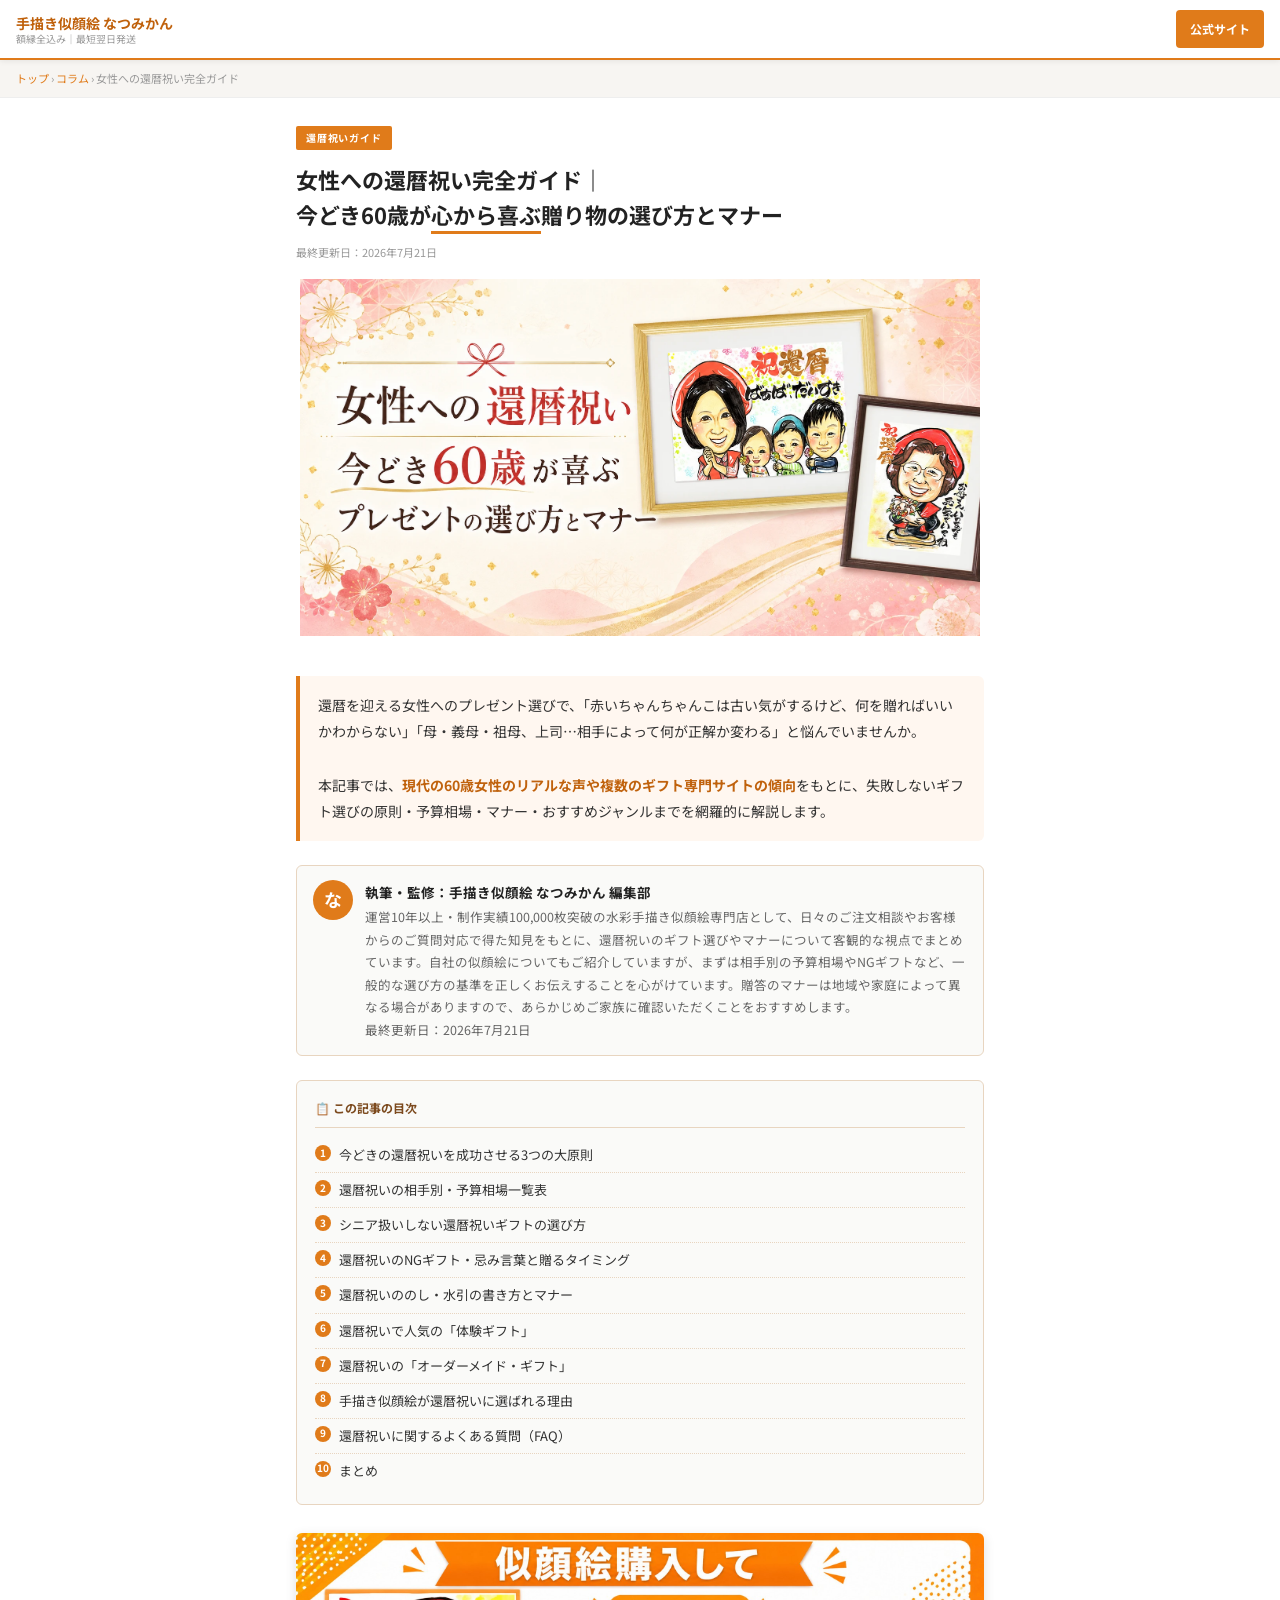
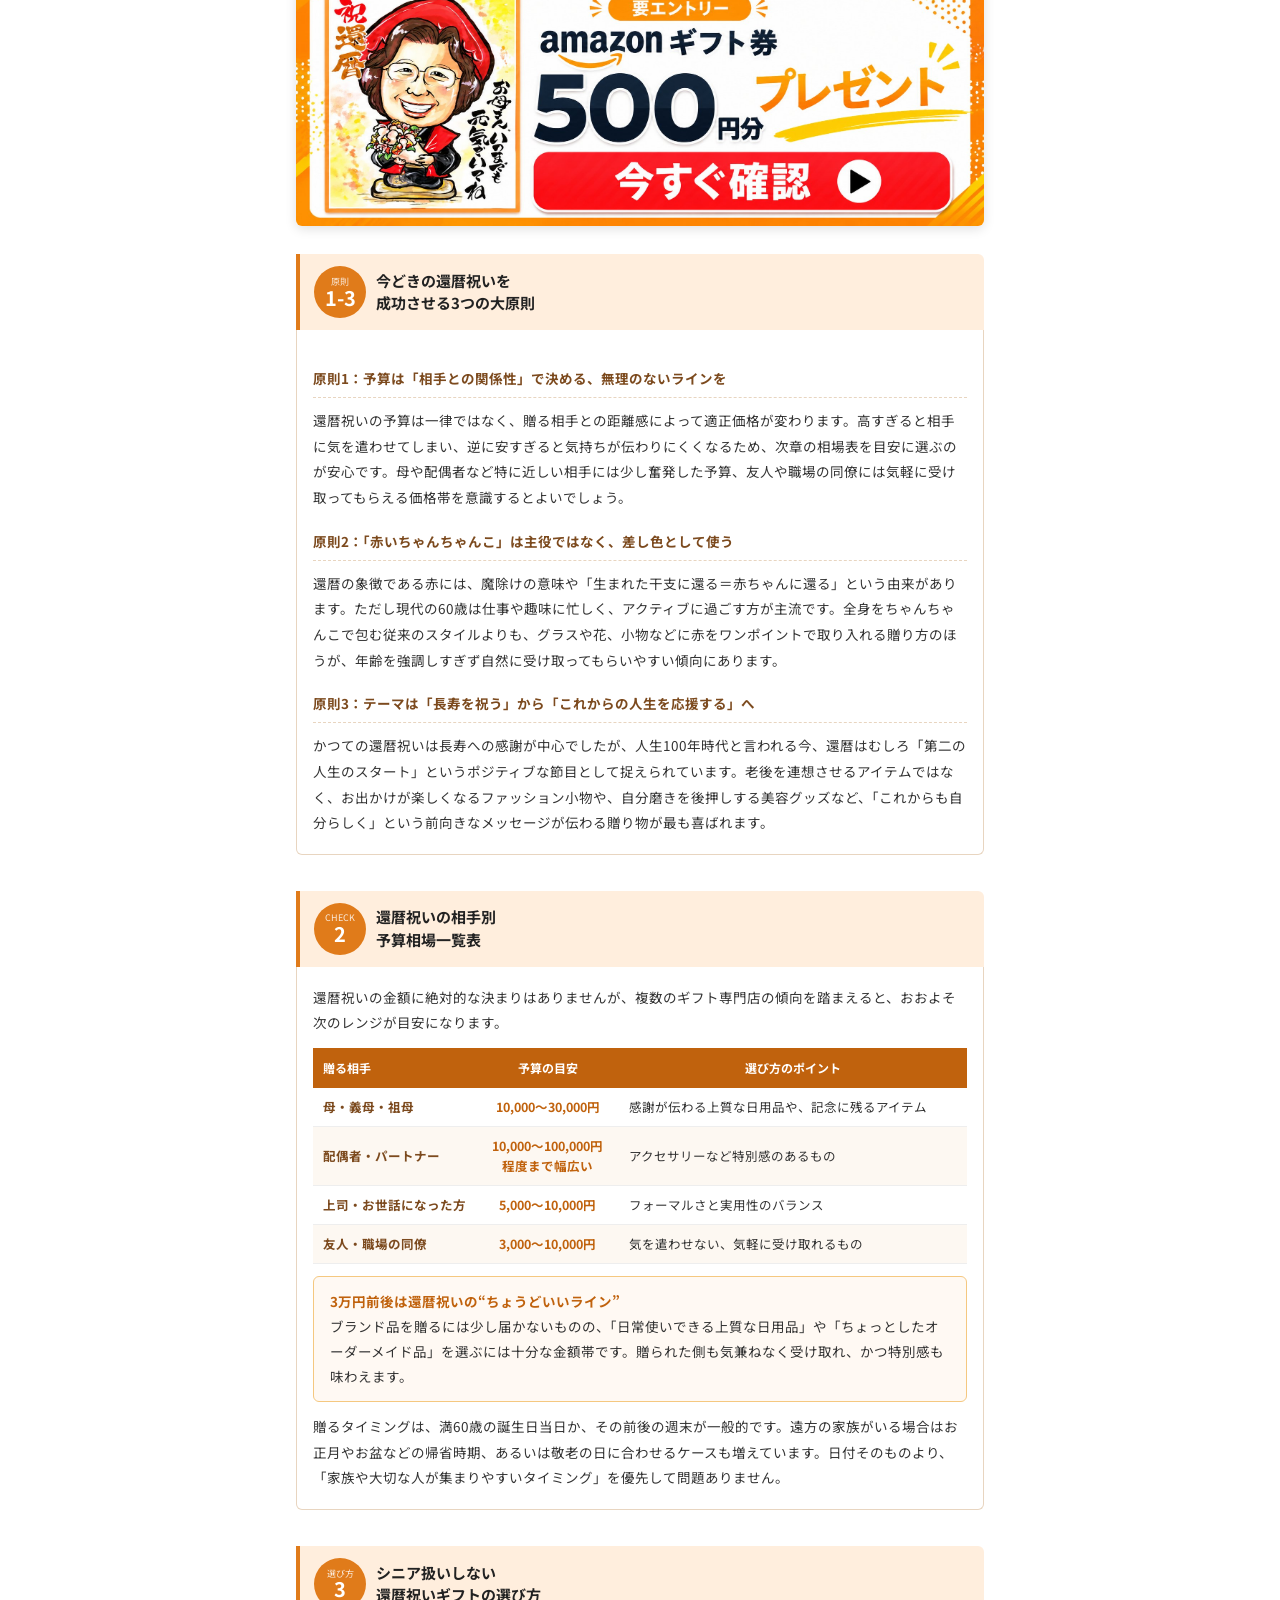
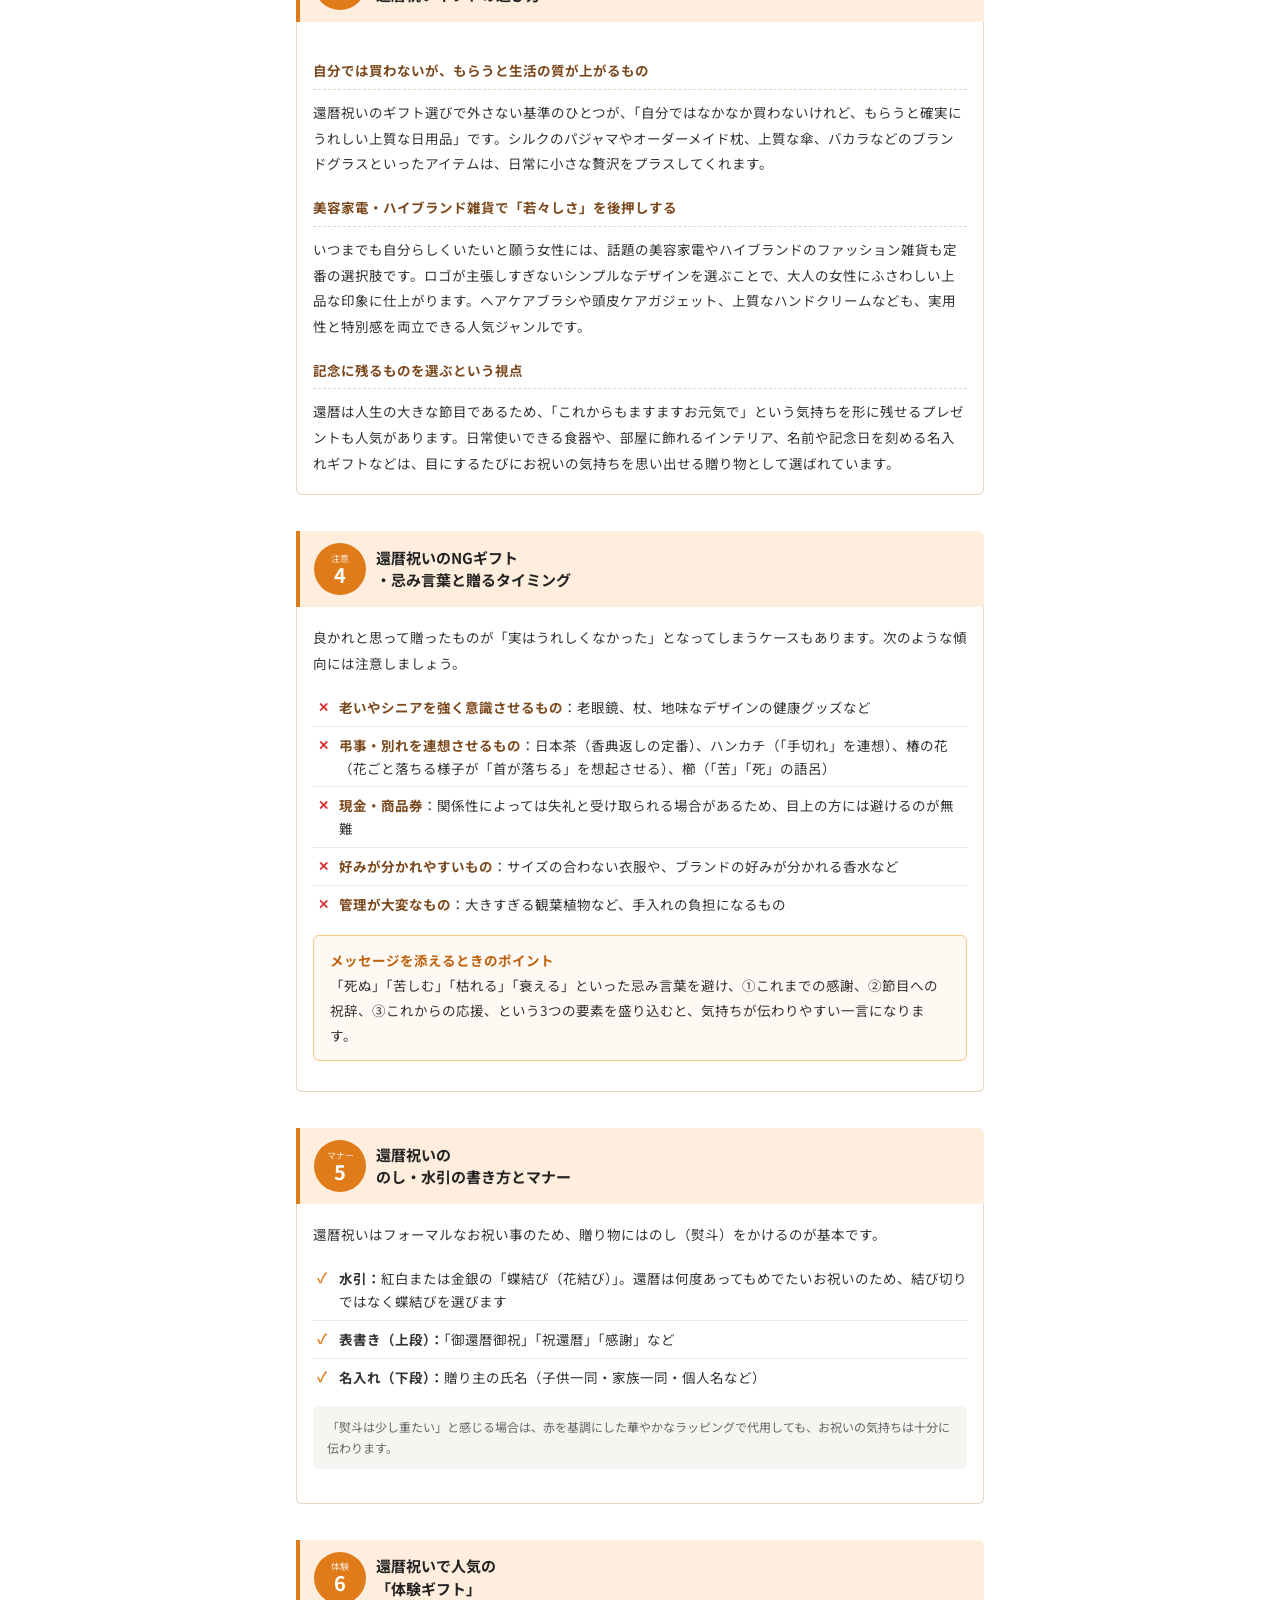
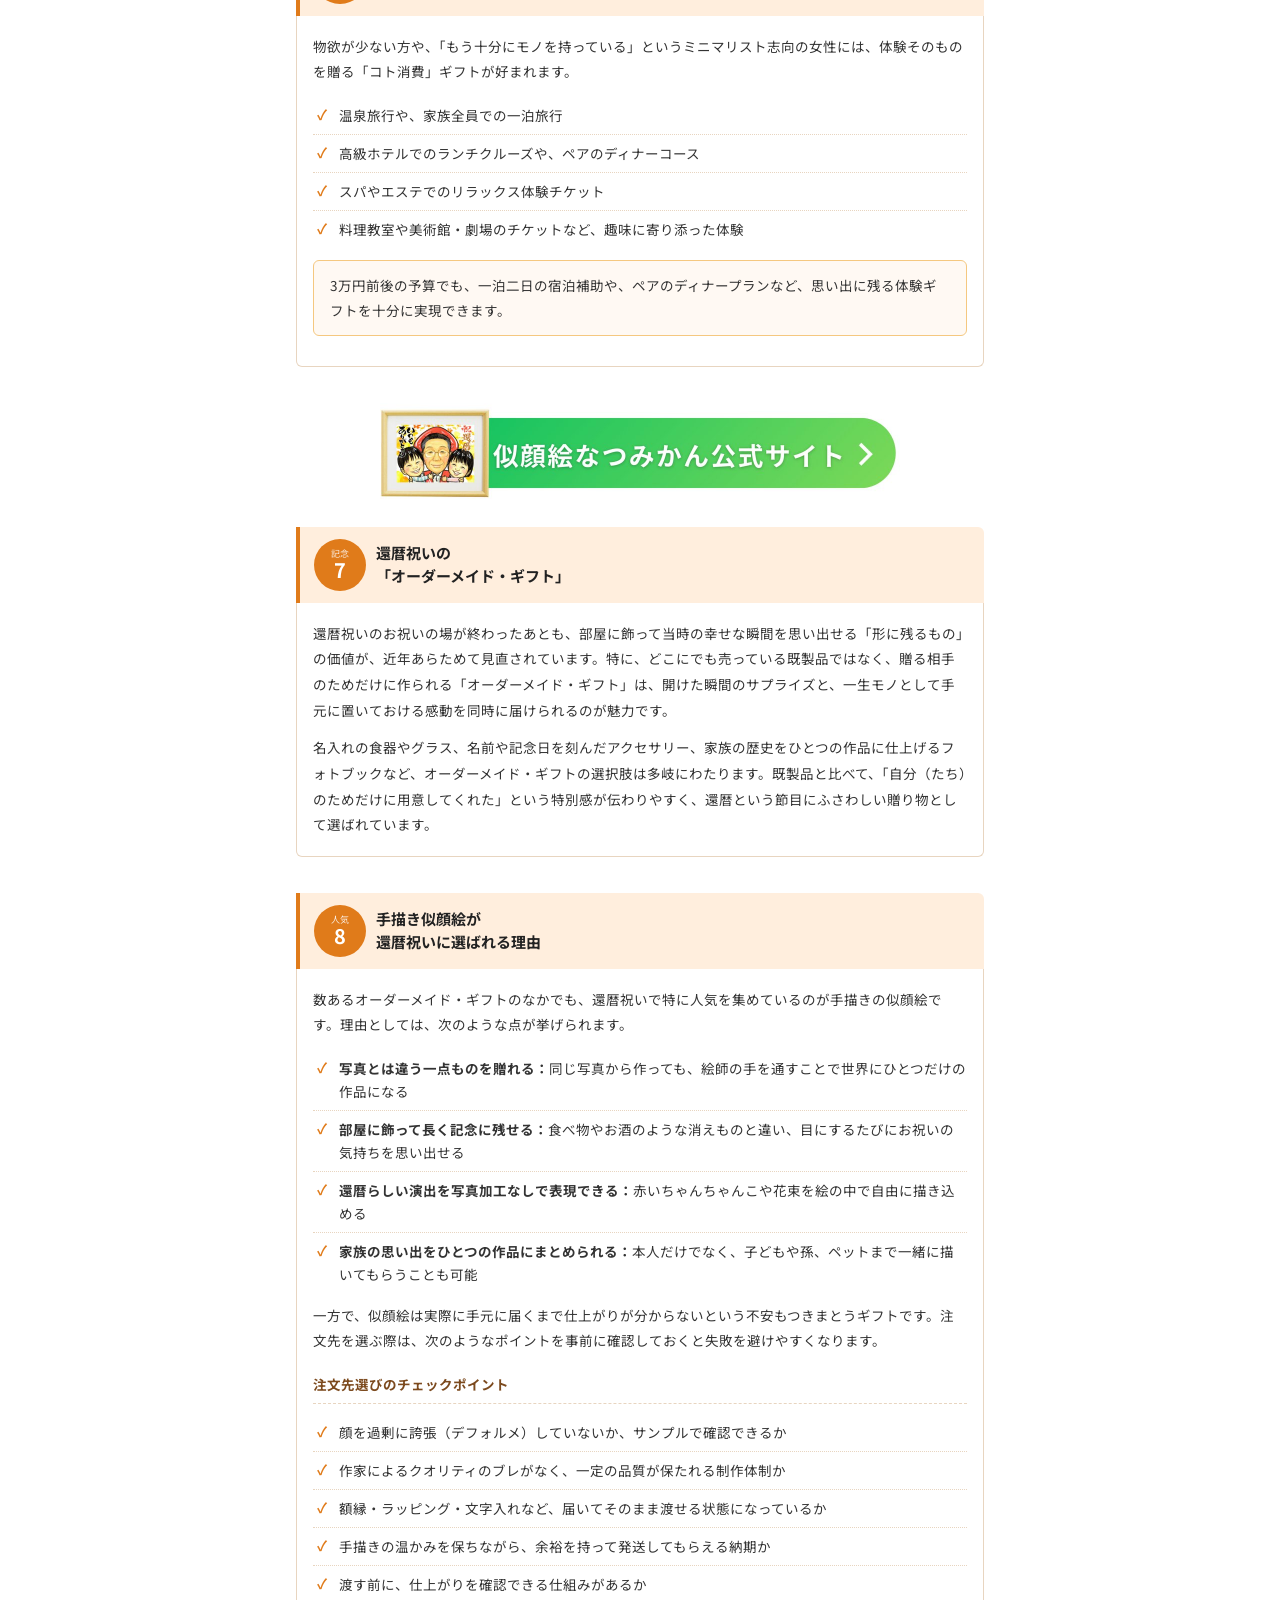
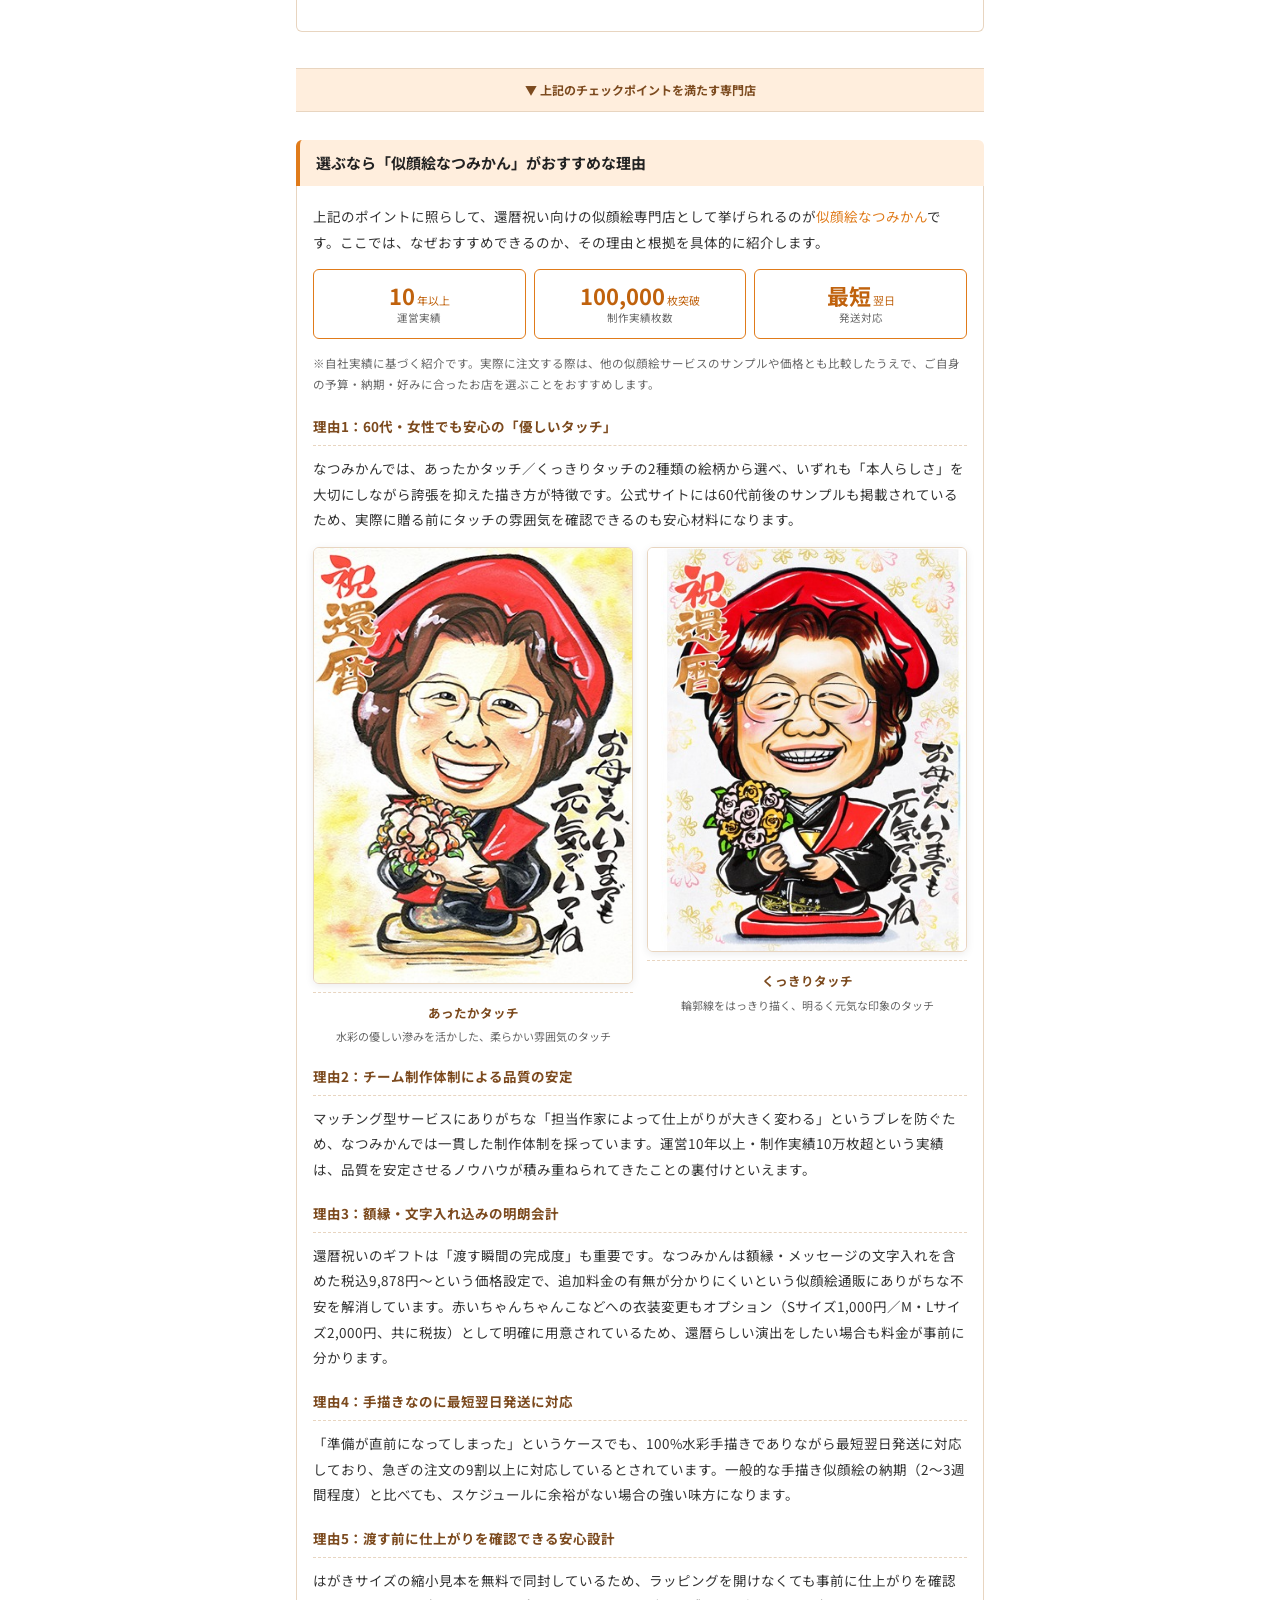
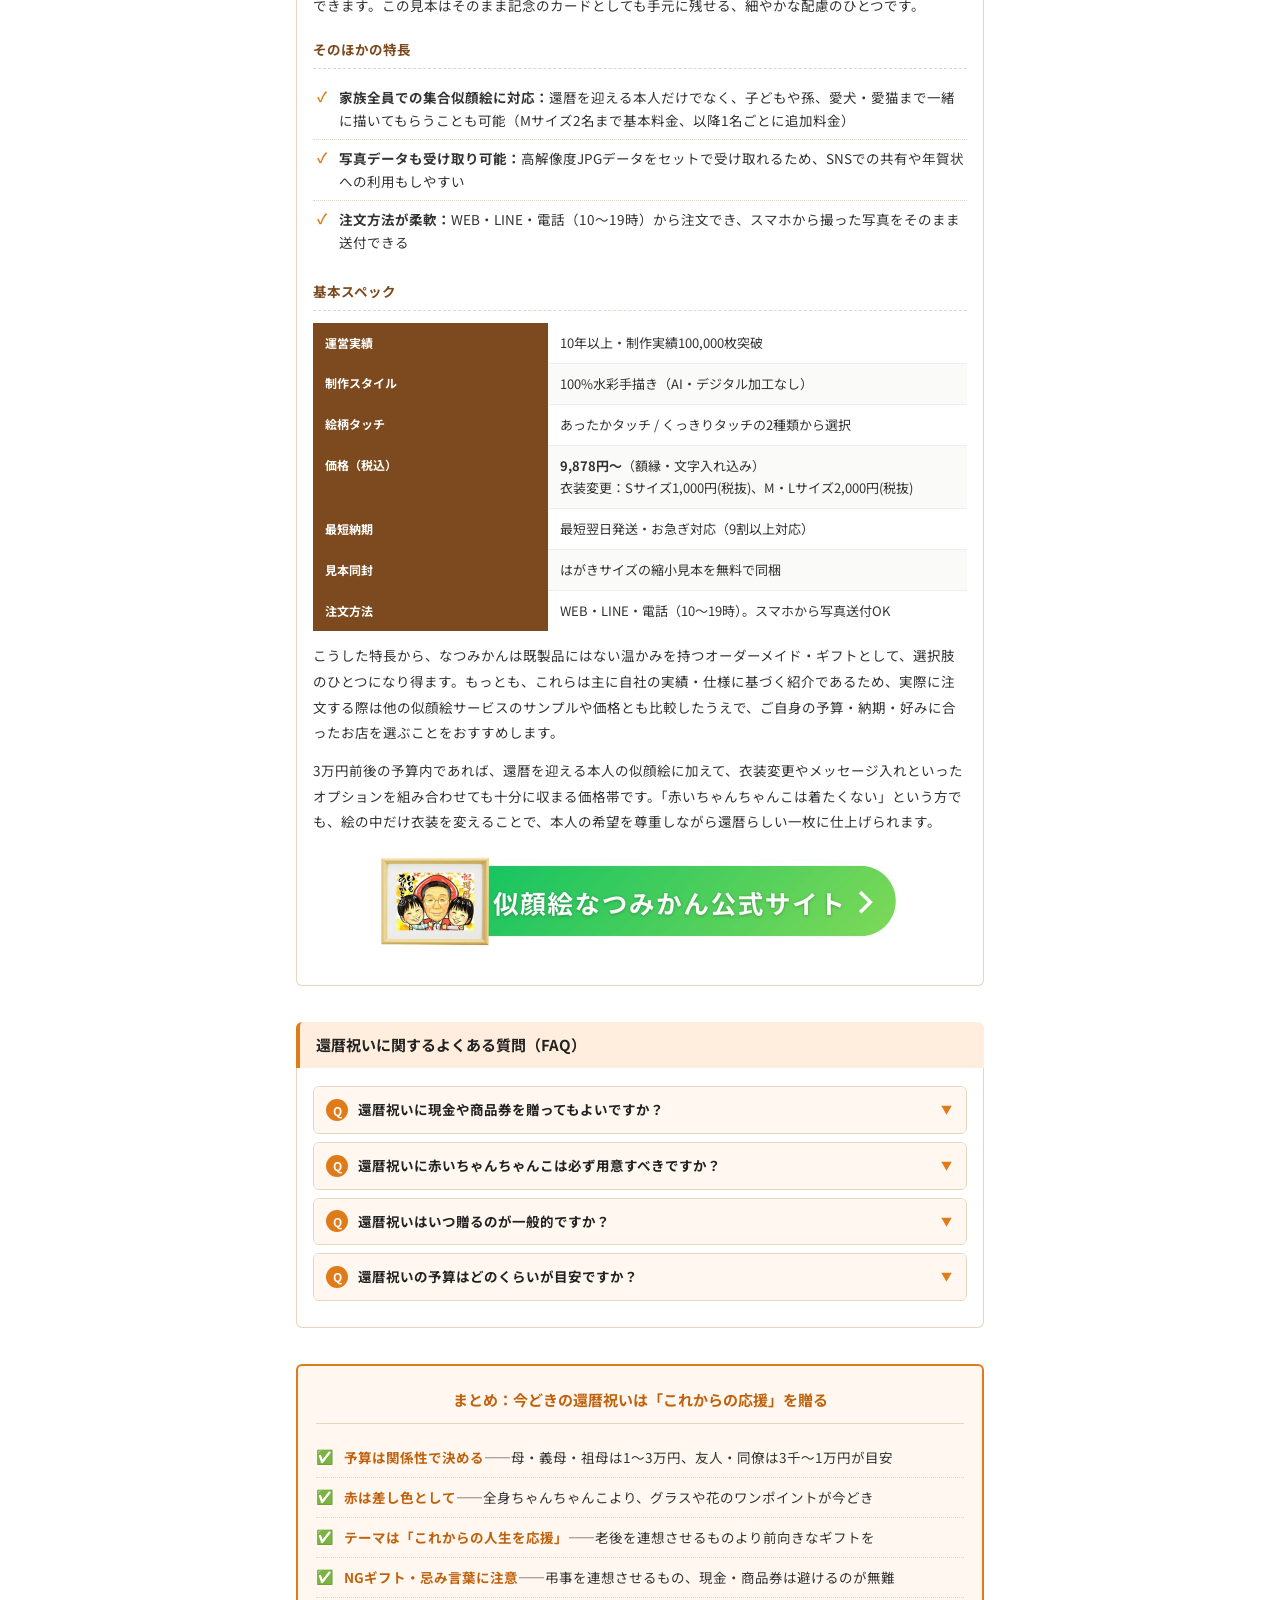
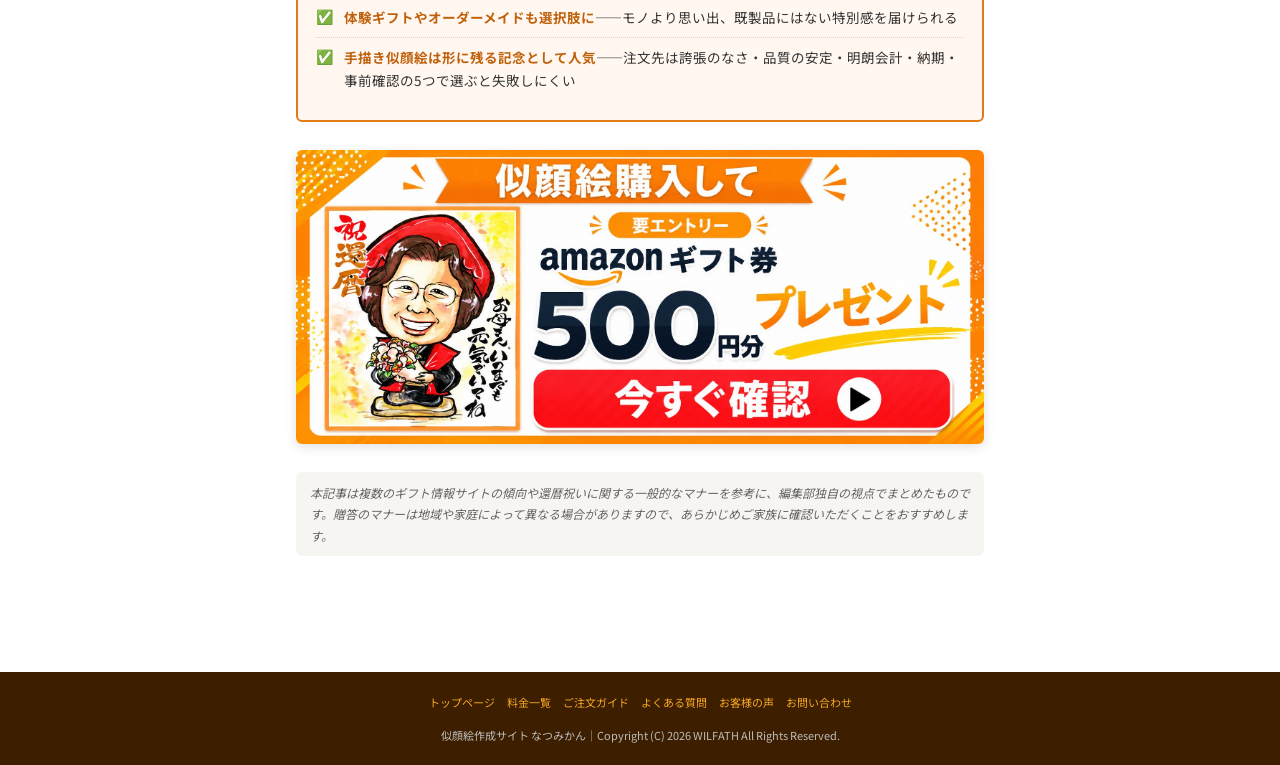
==== commit bd52e42a: "Add hero title banner and touch-sample images Replace the CSS-only hero visual with the actual Title" ====
--- a/column/kanreki-josei-gift-guide/index.html
+++ b/column/kanreki-josei-gift-guide/index.html
@@ -23,13 +23,13 @@
 <meta property="og:description" content="還暦を迎える女性へのプレゼント選びで迷っていませんか。相手別の予算相場、シニア扱いしないギフト選びの基準、NGギフトやマナー、体験ギフト・オーダーメイドギフトまで、今どきの還暦祝いの選び方を網羅的に解説します。">
 <meta property="og:url" content="https://www.natsumikan.shop/column/kanreki-josei-gift-guide/">
 <meta property="og:site_name" content="似顔絵作成サイト なつみかん">
-<meta property="og:image" content="https://www.natsumikan.shop/column/kanreki-josei-gift-guide/images/guideBanner.png">
+<meta property="og:image" content="https://www.natsumikan.shop/column/kanreki-josei-gift-guide/images/TitleBanner.png">
 <meta property="og:locale" content="ja_JP">
 <!-- Twitter Card -->
 <meta name="twitter:card" content="summary_large_image">
 <meta name="twitter:title" content="女性への還暦祝い完全ガイド｜今どき60歳が心から喜ぶ贈り物の選び方とマナー">
 <meta name="twitter:description" content="還暦を迎える女性へのプレゼント選びで迷っていませんか。相手別の予算相場、シニア扱いしないギフト選びの基準、NGギフトやマナー、体験ギフト・オーダーメイドギフトまで、今どきの還暦祝いの選び方を網羅的に解説します。">
-<meta name="twitter:image" content="https://www.natsumikan.shop/column/kanreki-josei-gift-guide/images/guideBanner.png">
+<meta name="twitter:image" content="https://www.natsumikan.shop/column/kanreki-josei-gift-guide/images/TitleBanner.png">
 <link rel="preconnect" href="https://fonts.googleapis.com">
 <link href="https://fonts.googleapis.com/css2?family=Noto+Sans+JP:wght@300;400;500;700&display=swap" rel="stylesheet">
 <style>
@@ -95,22 +95,18 @@
 }
 .art-date{font-size:11px;color:#999;margin-bottom:0}
 
-/* ── HERO (CSS製ビジュアル) ── */
-.hero-visual{
-  margin:16px auto 0;max-width:680px;
-  background:linear-gradient(135deg,var(--org) 0%,#f5a623 55%,#ffcf7a 100%);
-  border-radius:var(--radius);
-  padding:34px 20px;text-align:center;color:#fff;
-  position:relative;overflow:hidden;
-}
-.hero-visual::before{
-  content:"祝";position:absolute;right:-10px;bottom:-30px;
-  font-size:150px;font-weight:700;opacity:.15;line-height:1;
-  font-family:serif;
-}
-.hero-visual .hv-eyebrow{font-size:12px;letter-spacing:.15em;opacity:.9;margin-bottom:8px}
-.hero-visual .hv-main{font-size:clamp(20px,6vw,28px);font-weight:700;line-height:1.5}
-.hero-visual .hv-sub{font-size:12.5px;margin-top:10px;opacity:.95}
+/* ── HERO IMAGE ── */
+.hero-img{
+  margin:16px auto 0;
+  display:flex;
+  justify-content:center;
+}
+.hero-img img{
+  display:block;
+  max-width:680px;
+  width:100%;
+  height:auto;
+}
 
 /* ── CLICKABLE BANNER ── */
 a.banner, a.cta-img{
@@ -329,6 +325,19 @@
 .track-card .tc-num{font-size:clamp(16px,5vw,22px);font-weight:700;color:var(--org-d);line-height:1.2}
 .track-card .tc-num small{font-size:11px;font-weight:400;margin-left:2px}
 .track-card .tc-label{font-size:10.5px;color:var(--sub);line-height:1.4;margin-top:2px}
+
+/* ── TOUCH SAMPLES ── */
+.touch-samples{display:grid;grid-template-columns:1fr 1fr;gap:14px;margin:14px 0}
+.touch-sample{text-align:center}
+.touch-sample img{
+  width:100%;height:auto;border:1px solid var(--bd);border-radius:var(--radius);
+  box-shadow:0 2px 8px rgba(0,0,0,.08);
+}
+.touch-sample .ts-label{
+  font-size:12.5px;font-weight:700;color:var(--brn);
+  margin-top:8px;padding-top:8px;border-top:1px dashed var(--bd);
+}
+.touch-sample .ts-desc{font-size:11px;color:var(--sub);line-height:1.6;margin-top:4px}
 
 /* ── FAQ ── */
 .faq-item{border:1px solid var(--bd);border-radius:var(--radius);margin-bottom:8px;overflow:hidden}
@@ -411,7 +420,7 @@
   "dateModified": "2026-07-21",
   "inLanguage": "ja",
   "image": [
-    "https://www.natsumikan.shop/column/kanreki-josei-gift-guide/images/guideBanner.png"
+    "https://www.natsumikan.shop/column/kanreki-josei-gift-guide/images/TitleBanner.png"
   ],
   "author": {
     "@type": "Organization",
@@ -520,11 +529,9 @@
   <p class="art-date">最終更新日：2026年7月21日</p>
 </div>
 
-<!-- HERO VISUAL -->
-<div class="hero-visual wrap" style="max-width:680px">
-  <div class="hv-eyebrow">KANREKI GIFT GUIDE for WOMEN</div>
-  <div class="hv-main">「これからも自分らしく」を<br>贈り物で伝える還暦祝い</div>
-  <div class="hv-sub">相手別の予算相場・マナー・おすすめジャンルを徹底解説</div>
+<!-- HERO IMAGE -->
+<div class="hero-img wrap">
+  <img src="images/TitleBanner.png" alt="女性への還暦祝い｜今どき60歳が喜ぶプレゼントの選び方とマナー" style="max-width:680px;width:100%;height:auto;display:block;margin:0 auto;">
 </div>
 
 <!-- BODY -->
@@ -763,6 +770,18 @@
 
       <h3 class="h3">理由1：60代・女性でも安心の「優しいタッチ」</h3>
       <p>なつみかんでは、あったかタッチ／くっきりタッチの2種類の絵柄から選べ、いずれも「本人らしさ」を大切にしながら誇張を抑えた描き方が特徴です。公式サイトには60代前後のサンプルも掲載されているため、実際に贈る前にタッチの雰囲気を確認できるのも安心材料になります。</p>
+      <div class="touch-samples">
+        <div class="touch-sample">
+          <img src="images/n_touch_sample.jpg" alt="あったかタッチのサンプル似顔絵（60代女性・還暦祝い）">
+          <div class="ts-label">あったかタッチ</div>
+          <div class="ts-desc">水彩の優しい滲みを活かした、柔らかい雰囲気のタッチ</div>
+        </div>
+        <div class="touch-sample">
+          <img src="images/c_touch_sample.jpg" alt="くっきりタッチのサンプル似顔絵（60代女性・還暦祝い）">
+          <div class="ts-label">くっきりタッチ</div>
+          <div class="ts-desc">輪郭線をはっきり描く、明るく元気な印象のタッチ</div>
+        </div>
+      </div>
 
       <h3 class="h3">理由2：チーム制作体制による品質の安定</h3>
       <p>マッチング型サービスにありがちな「担当作家によって仕上がりが大きく変わる」というブレを防ぐため、なつみかんでは一貫した制作体制を採っています。運営10年以上・制作実績10万枚超という実績は、品質を安定させるノウハウが積み重ねられてきたことの裏付けといえます。</p>
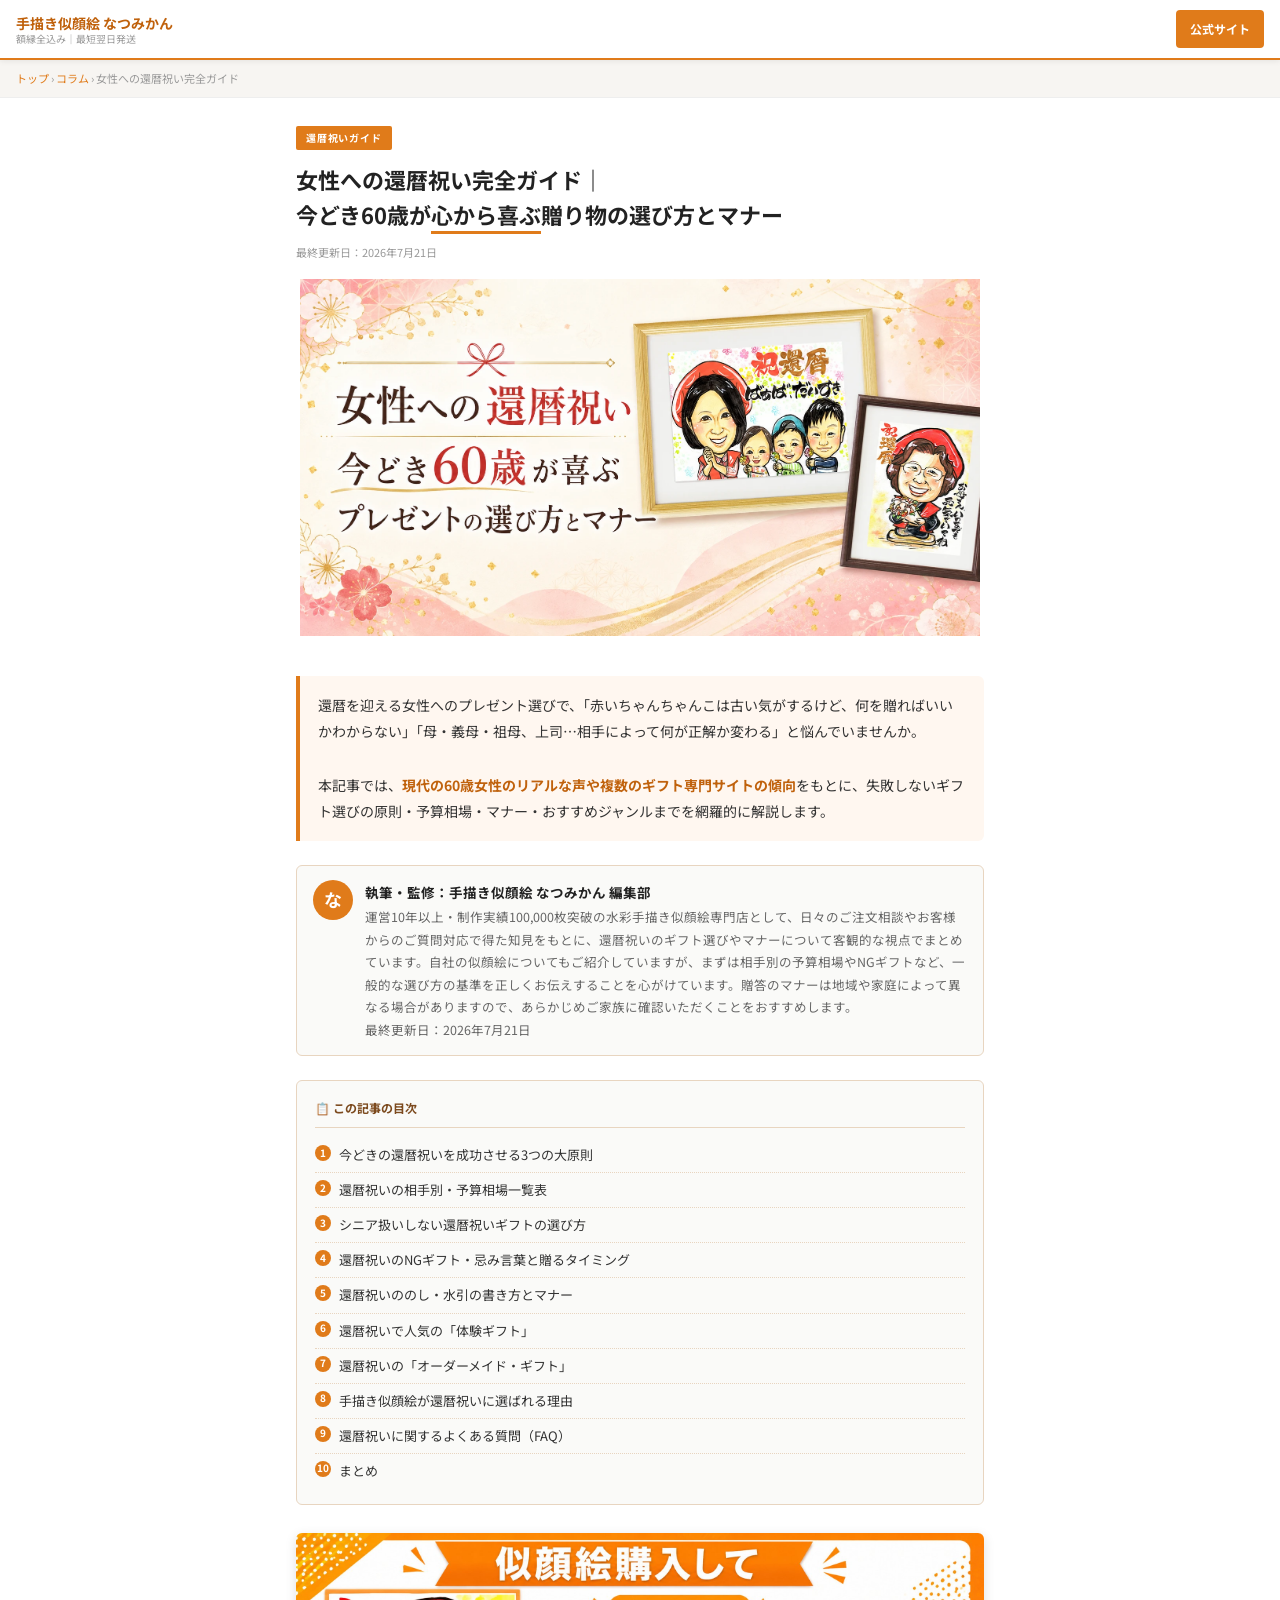
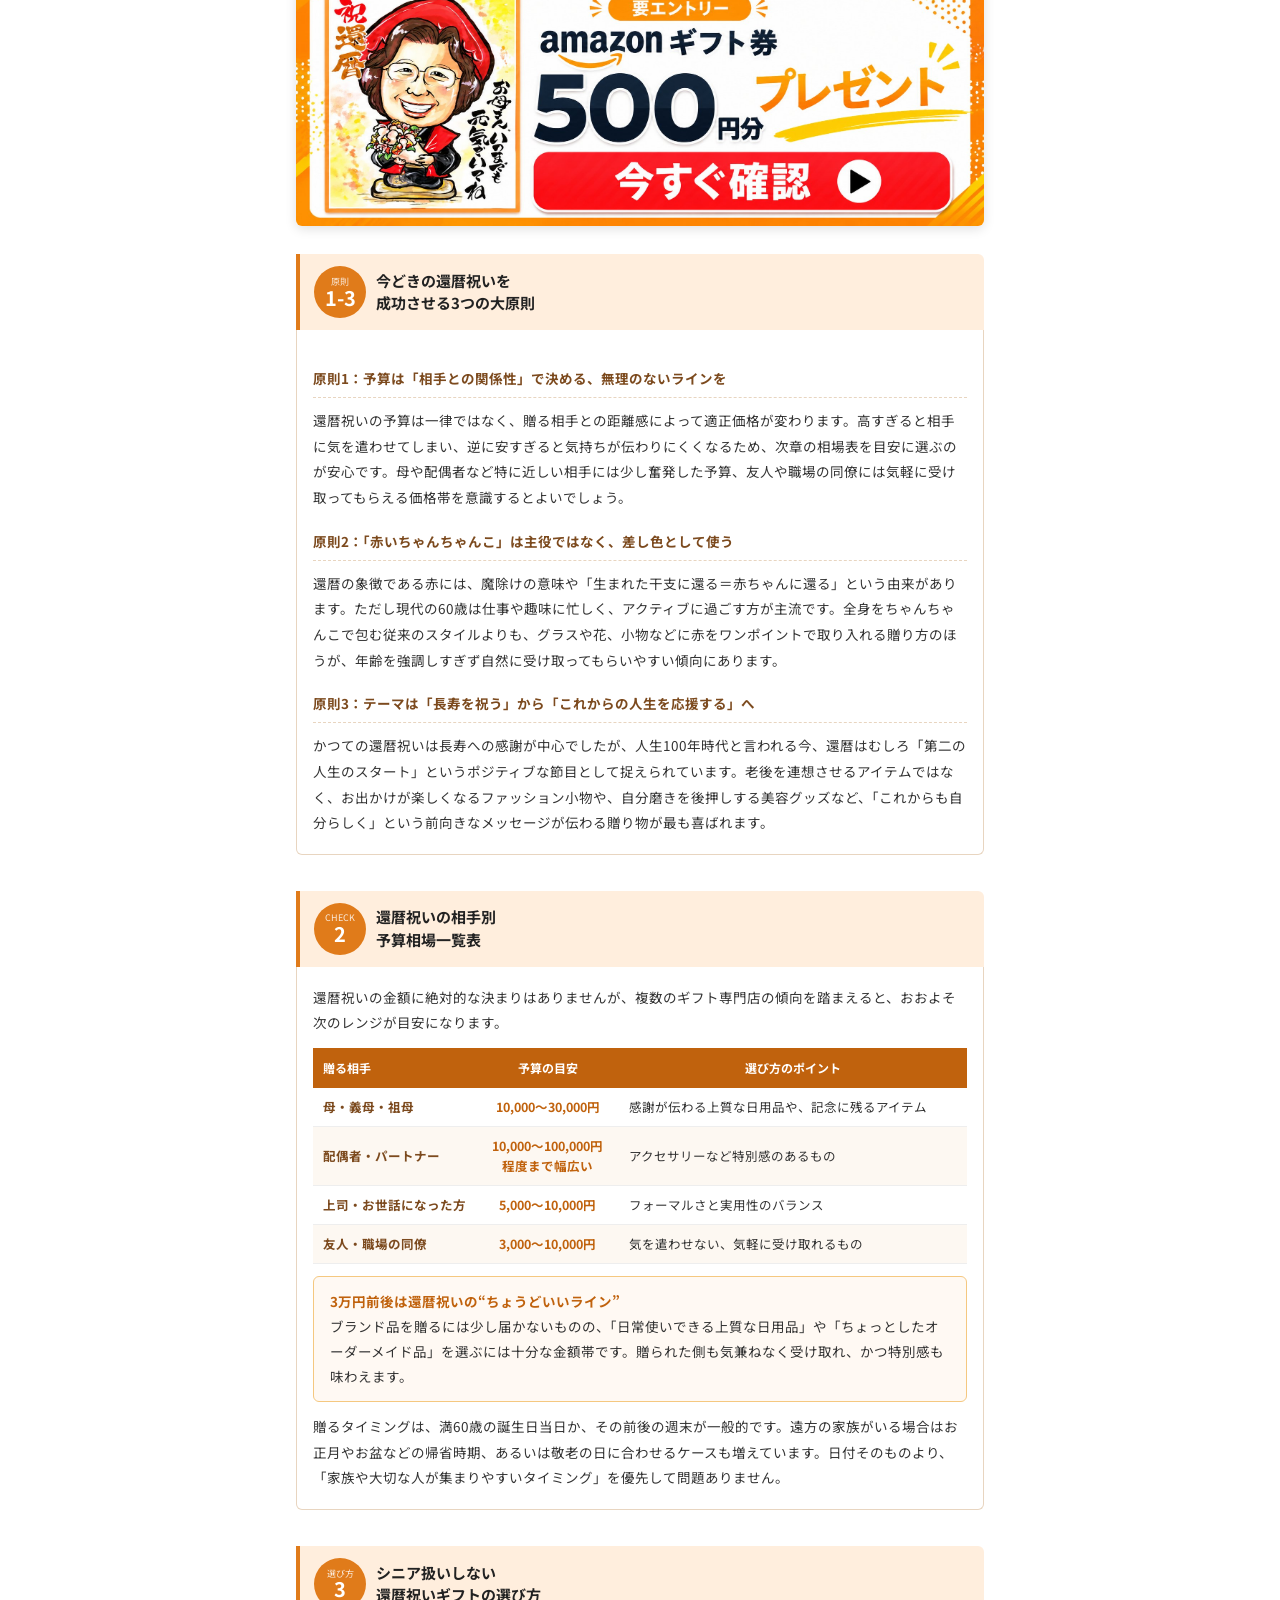
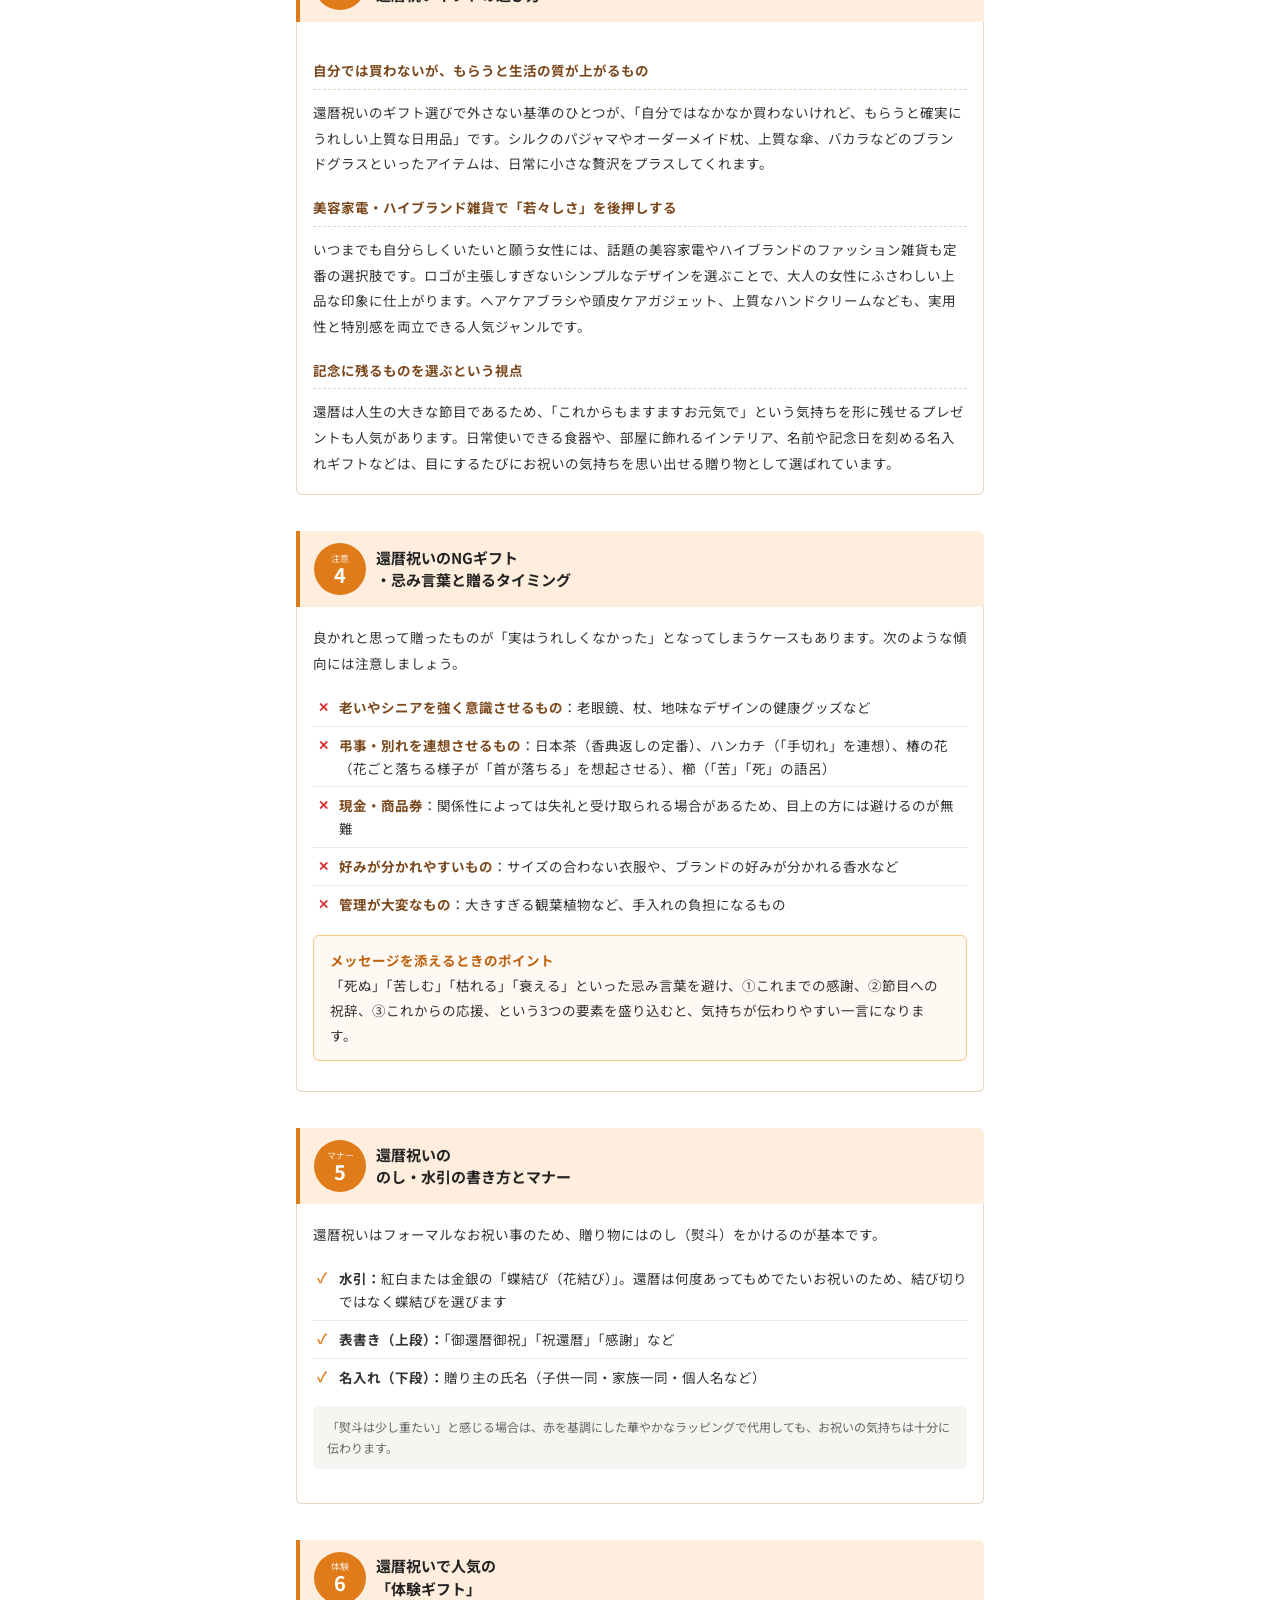
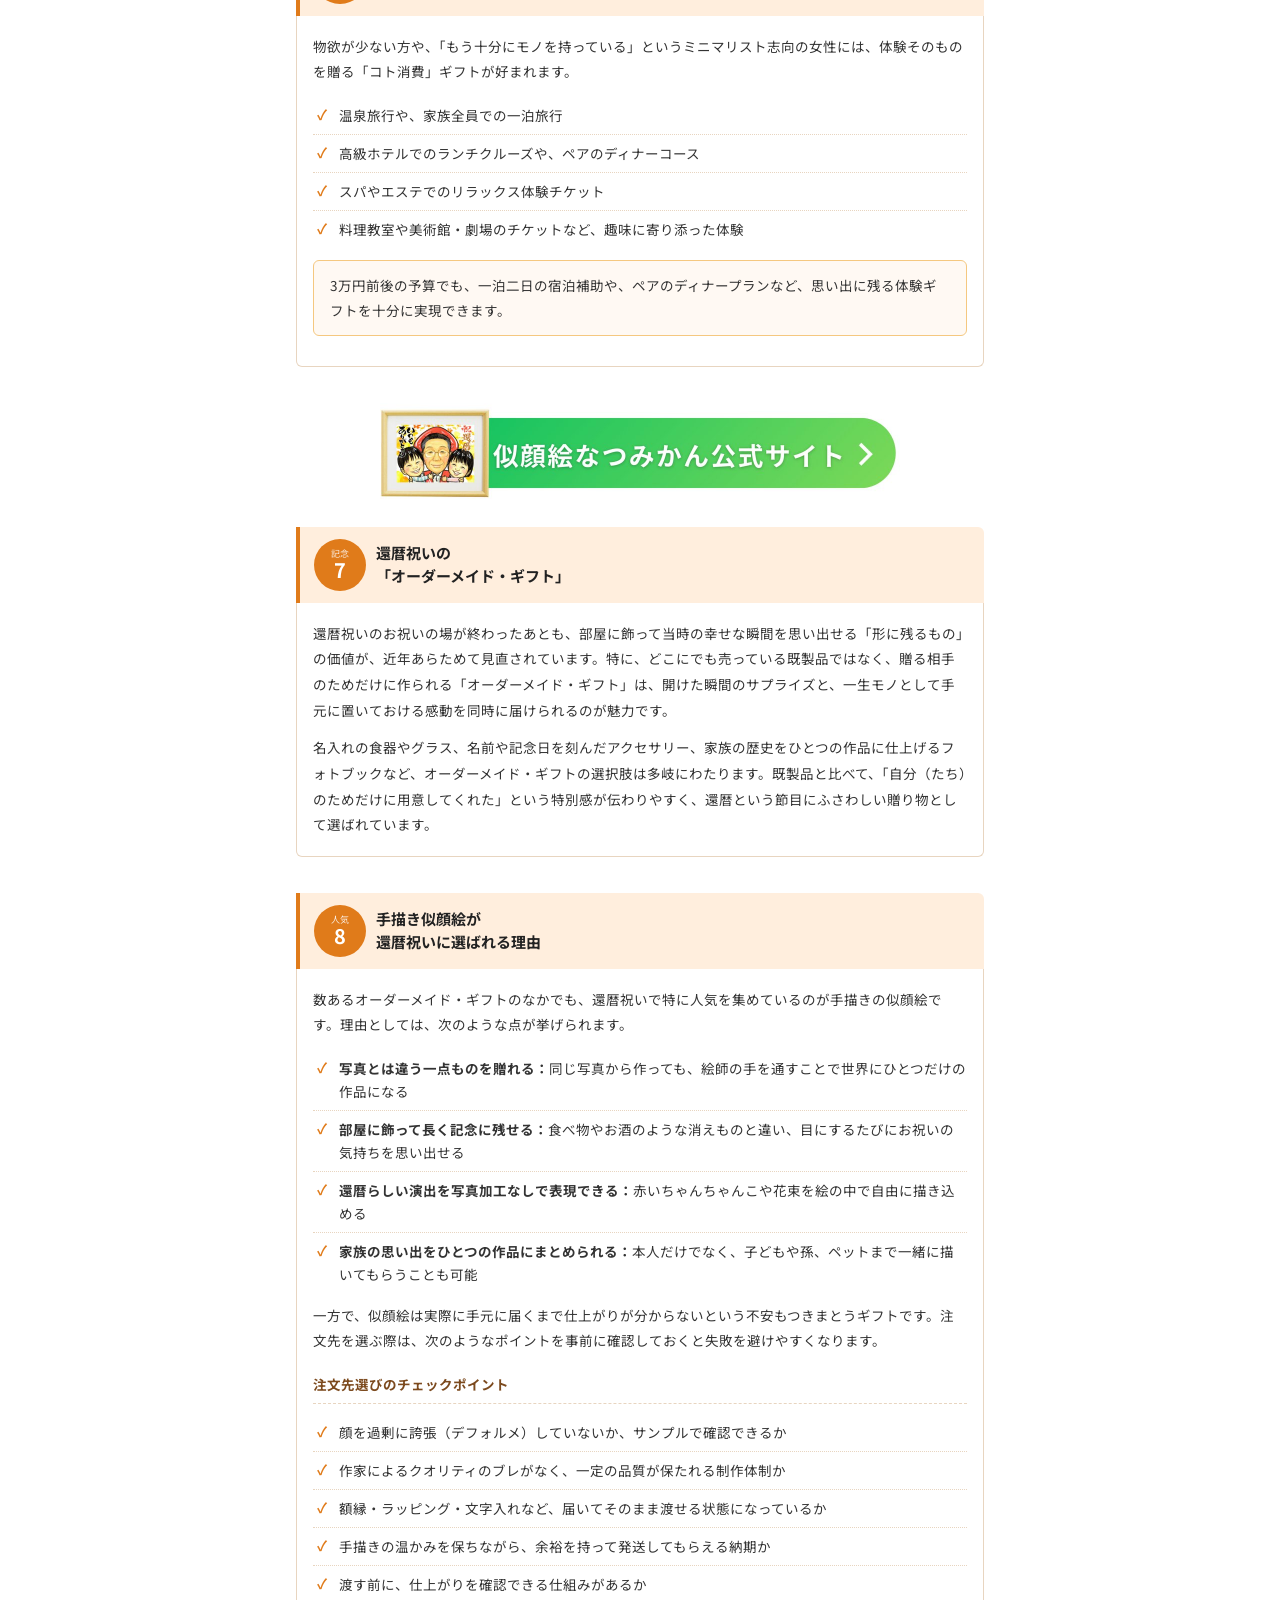
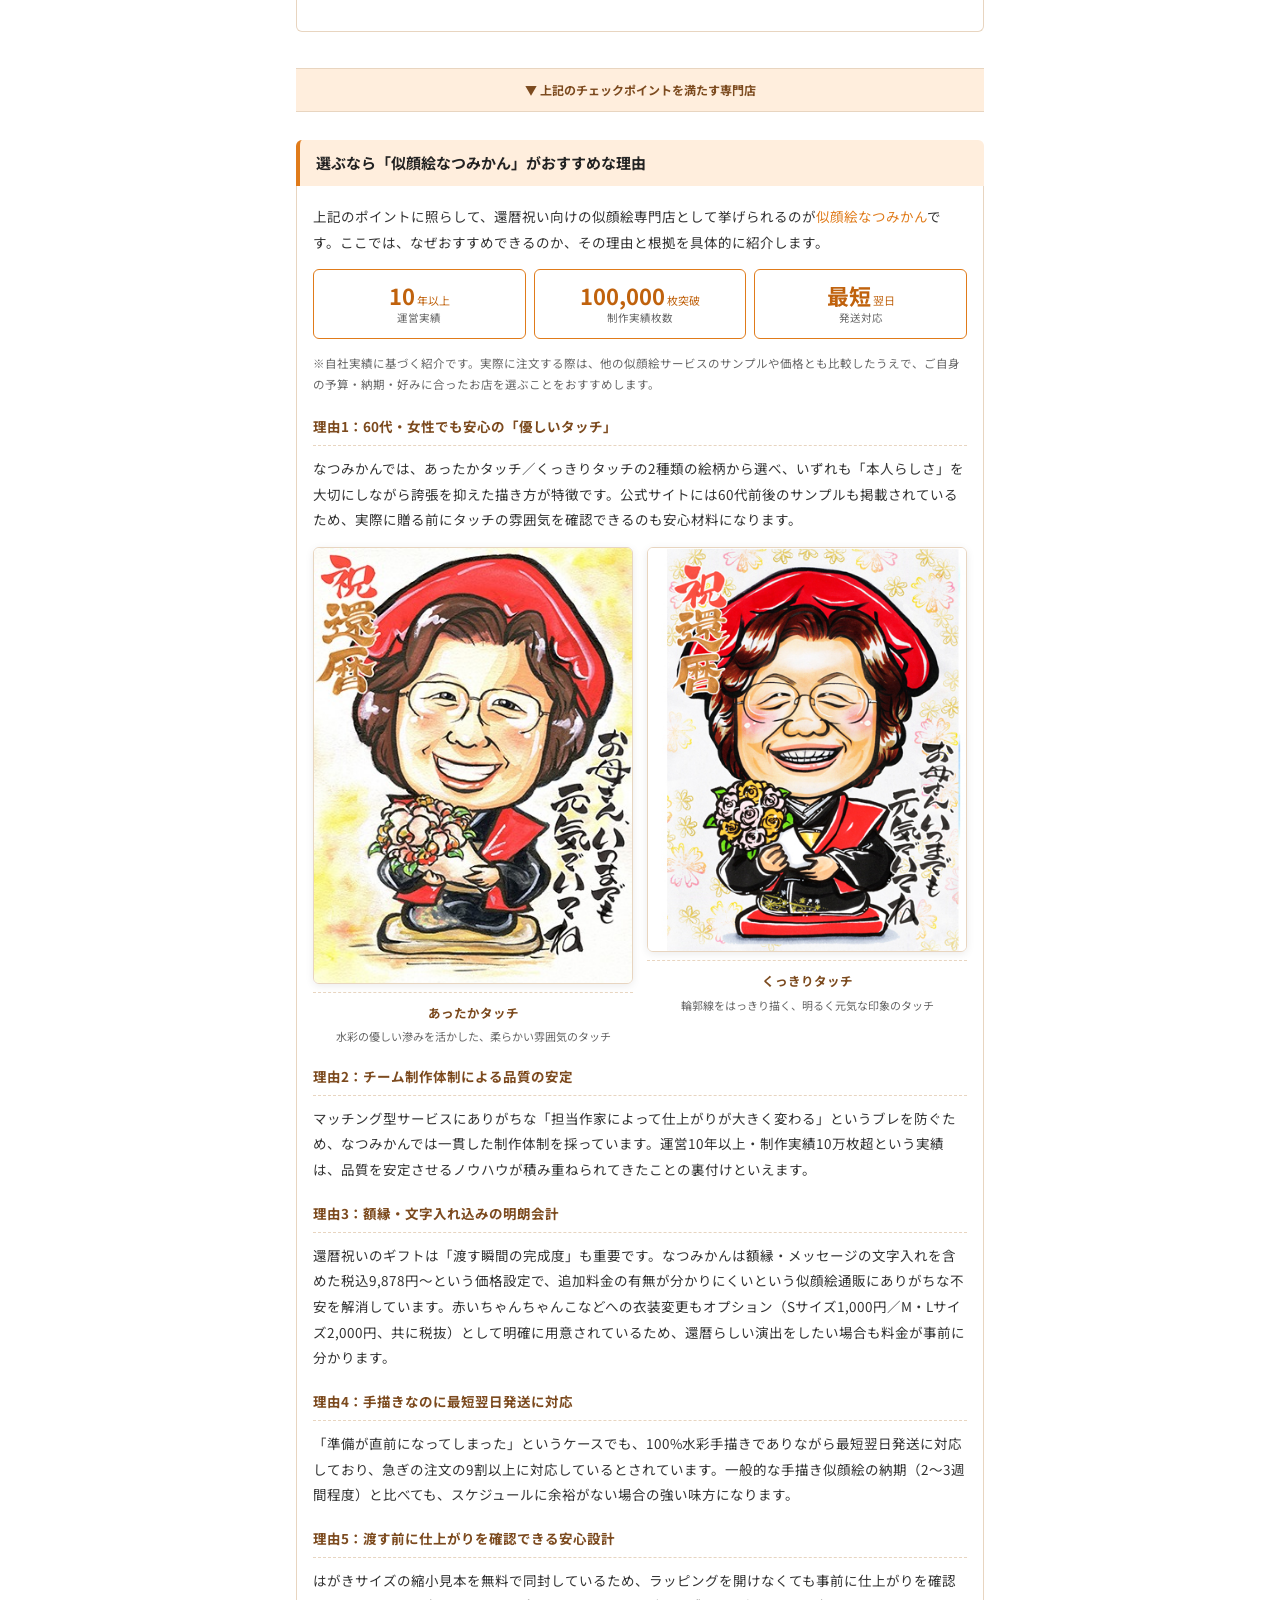
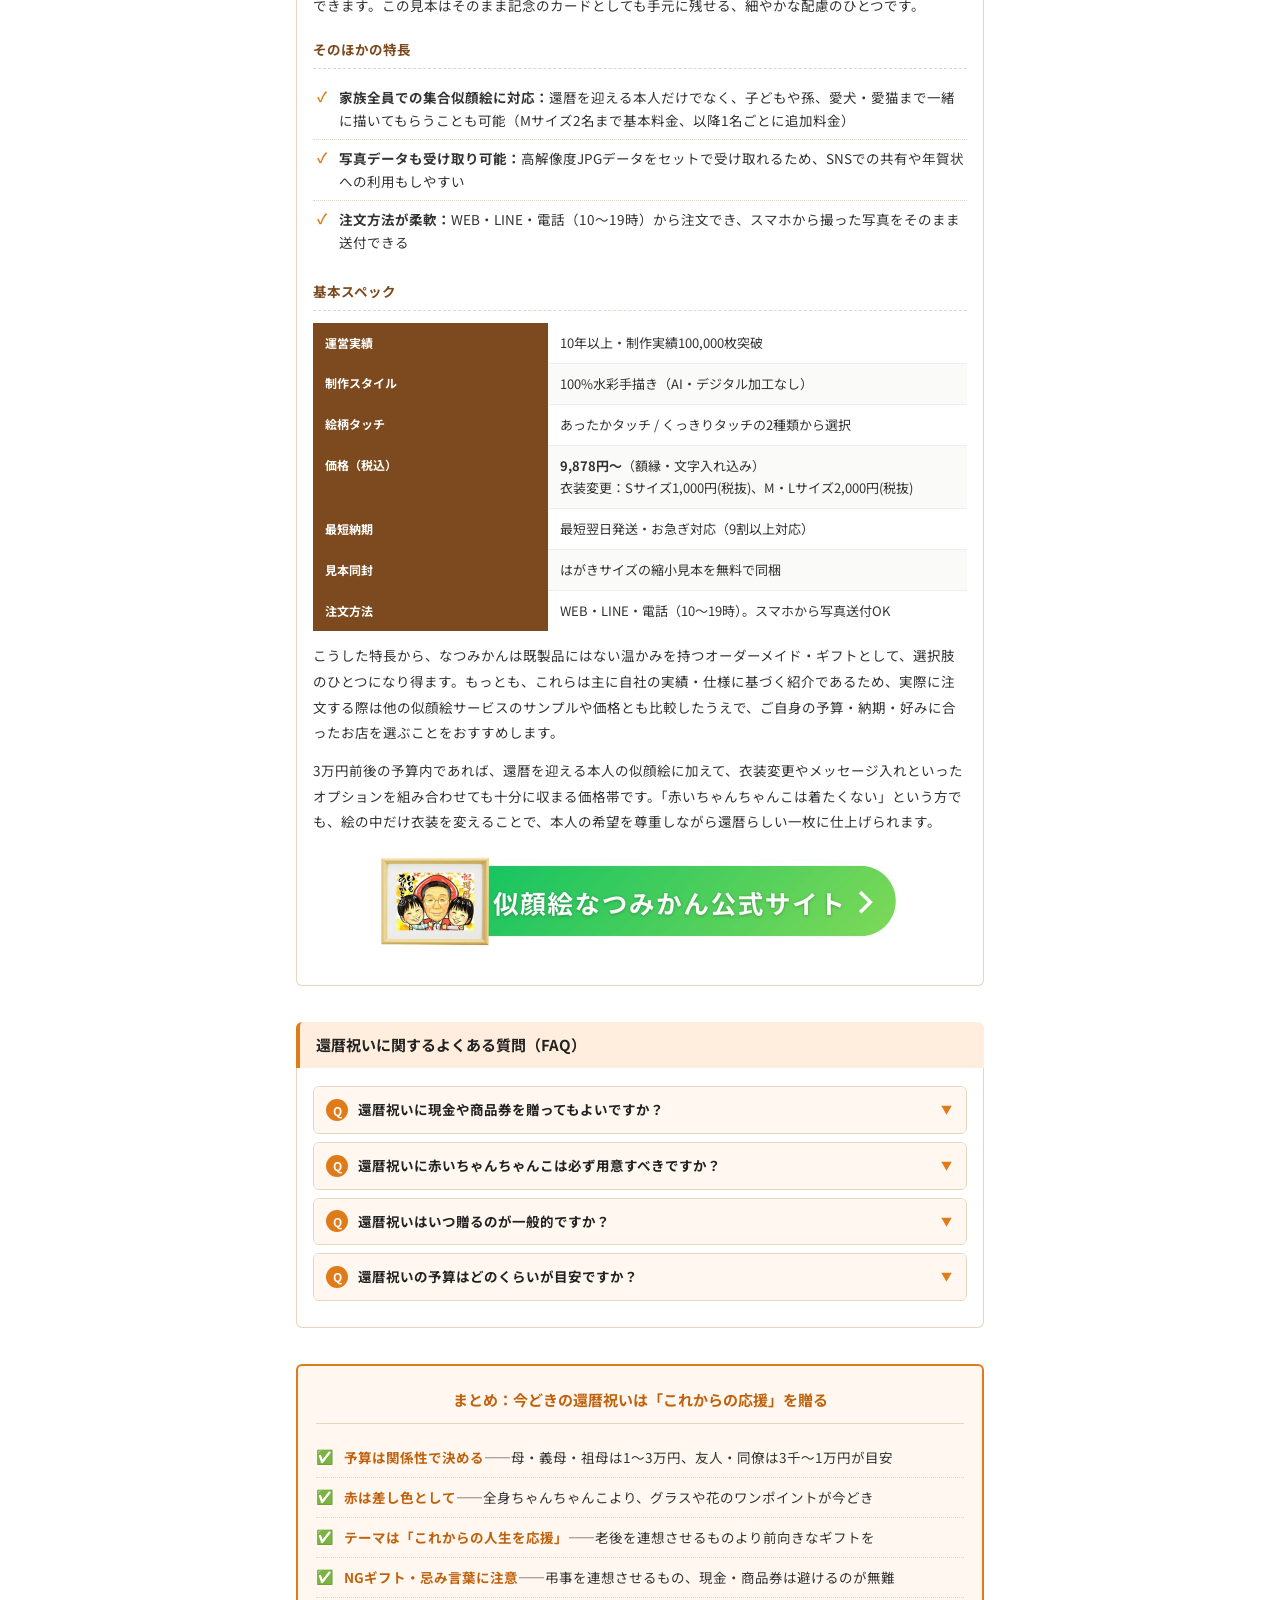
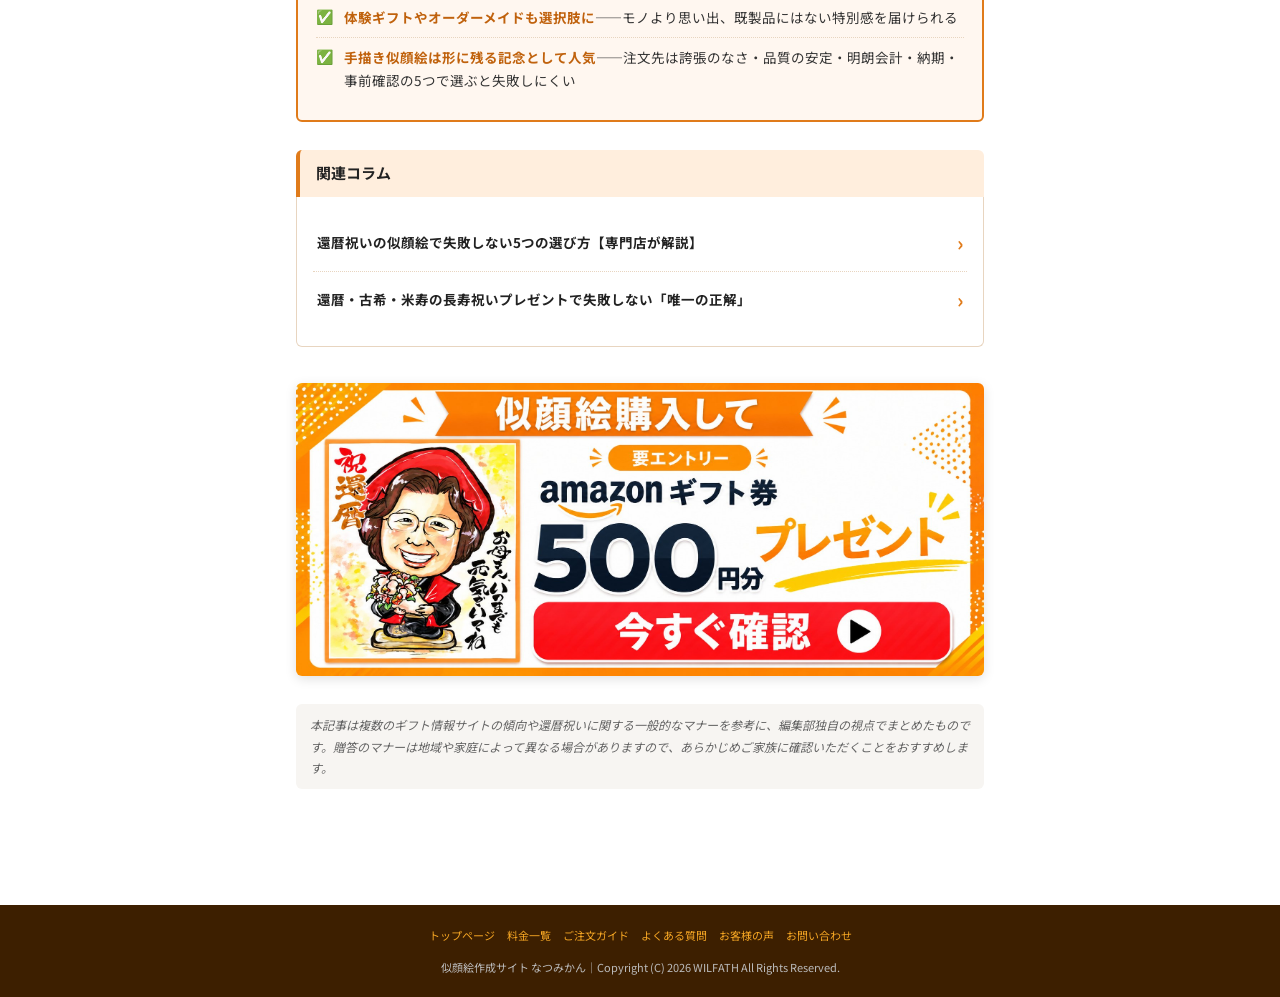
==== commit 369042dd: "Refresh c_touch_sample.jpg and add related columns section Replace c_touch_sample.jpg with the fresh" ====
--- a/column/kanreki-josei-gift-guide/index.html
+++ b/column/kanreki-josei-gift-guide/index.html
@@ -391,6 +391,17 @@
 .sum-list li::before{content:"✅";position:absolute;left:0;top:7px;font-size:14px}
 .sum-list strong{color:var(--org-d)}
 
+/* ── RELATED COLUMNS ── */
+.related-list{list-style:none;padding:0;margin:0}
+.related-list li{border-bottom:1px dotted var(--bd)}
+.related-list li:last-child{border-bottom:none}
+.related-list li a{
+  display:flex;align-items:center;justify-content:space-between;gap:10px;
+  padding:12px 4px;font-size:13.5px;font-weight:700;color:#222;line-height:1.6;
+}
+.related-list li a::after{content:"›";color:var(--org);font-size:20px;font-weight:700;flex-shrink:0}
+.related-list li a:hover{color:var(--org)}
+
 /* ── DIVIDER ── */
 .div-band{
   background:var(--org-m);border-top:1px solid var(--bd);border-bottom:1px solid var(--bd);
@@ -862,6 +873,19 @@
     </div>
   </section>
 
+  <!-- RELATED COLUMNS -->
+  <section class="sec" id="related">
+    <h2 class="sec-hd-plain" style="border-radius:var(--radius) var(--radius) 0 0;border-left:4px solid var(--org)">
+      関連コラム
+    </h2>
+    <div class="sec-body" style="border-radius:0 0 var(--radius) var(--radius)">
+      <ul class="related-list">
+        <li><a href="https://www.natsumikan.shop/column/kanreki-present-nigaoe/" target="_blank">還暦祝いの似顔絵で失敗しない5つの選び方【専門店が解説】</a></li>
+        <li><a href="https://www.natsumikan.shop/column/choju-present-nigaoe/" target="_blank">還暦・古希・米寿の長寿祝いプレゼントで失敗しない「唯一の正解」</a></li>
+      </ul>
+    </div>
+  </section>
+
   <!-- BANNER 2 -->
   <a href="https://skui.jp/redirect/natsumikancolumn" target="_blank" class="banner" aria-label="似顔絵購入でAmazonギフト券500円分プレゼント">
     <img src="images/guideBanner.png" alt="似顔絵購入でAmazonギフト券500円分プレゼント">
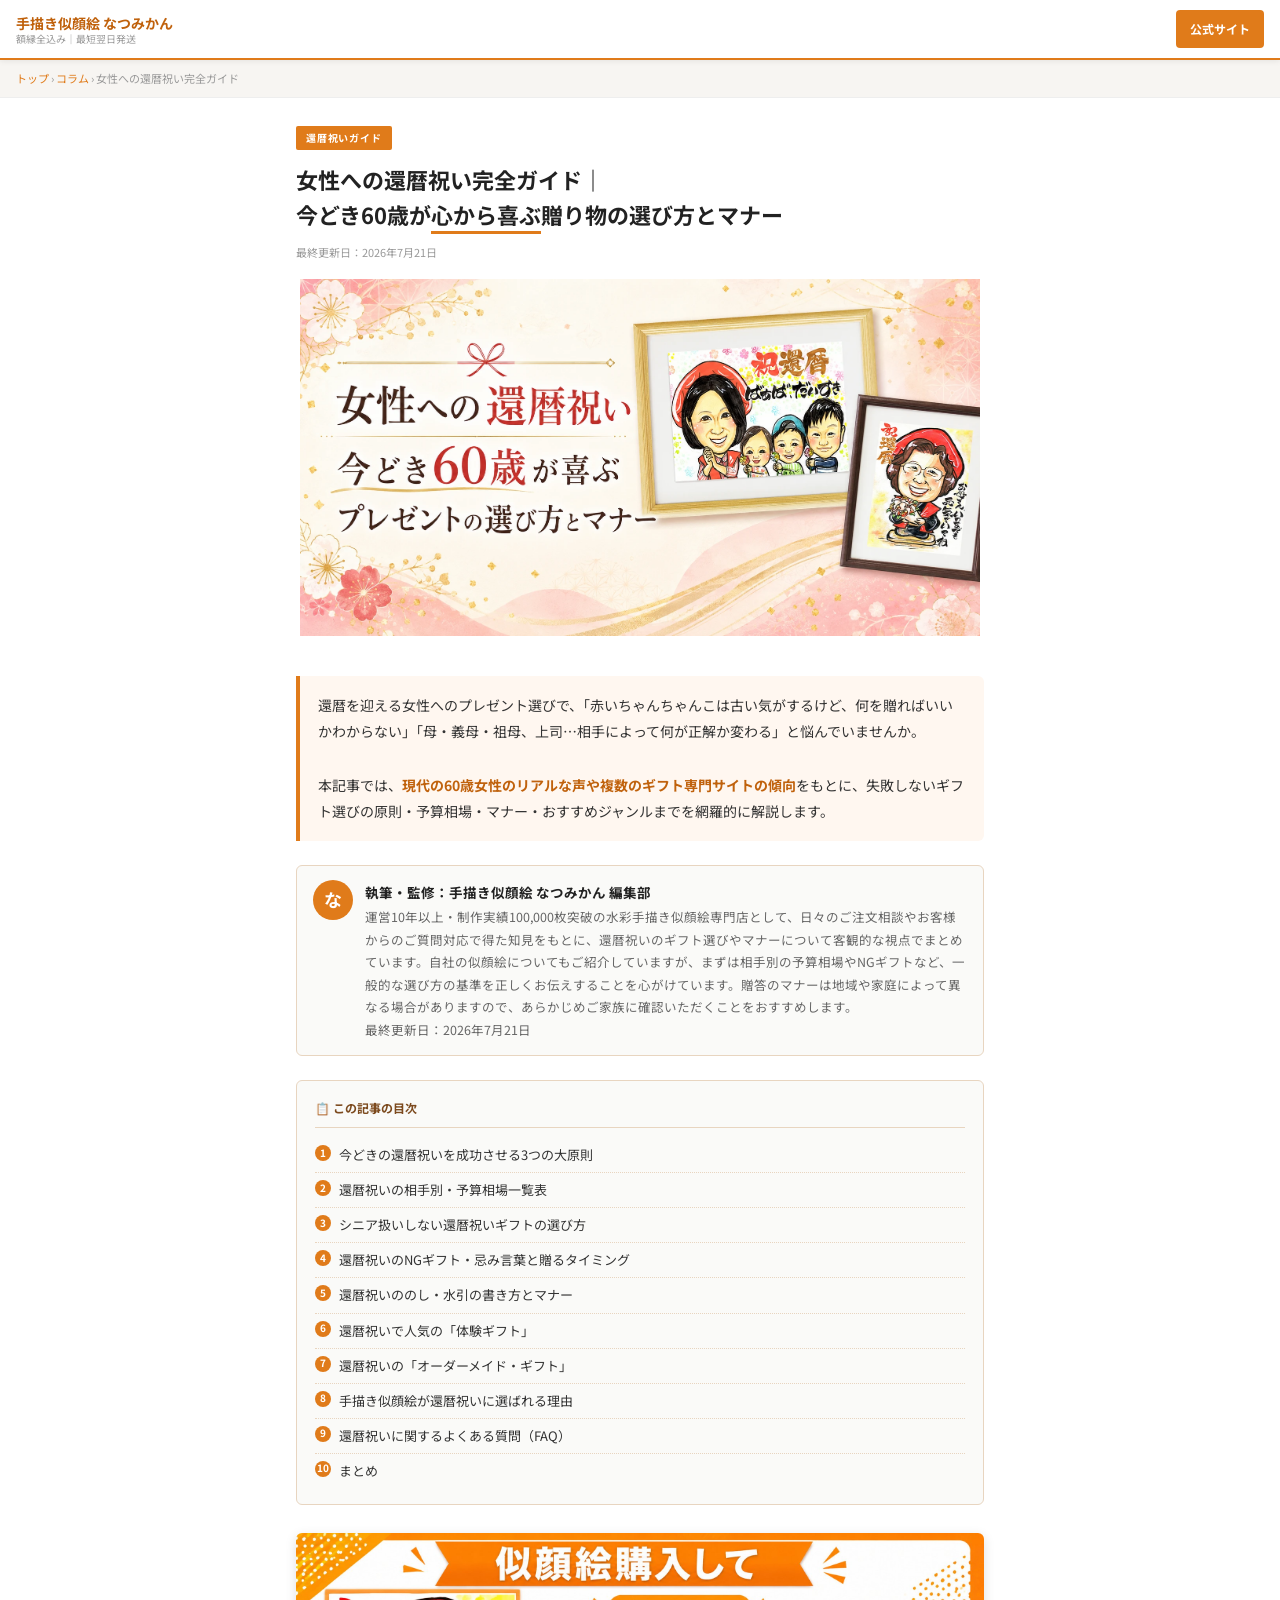
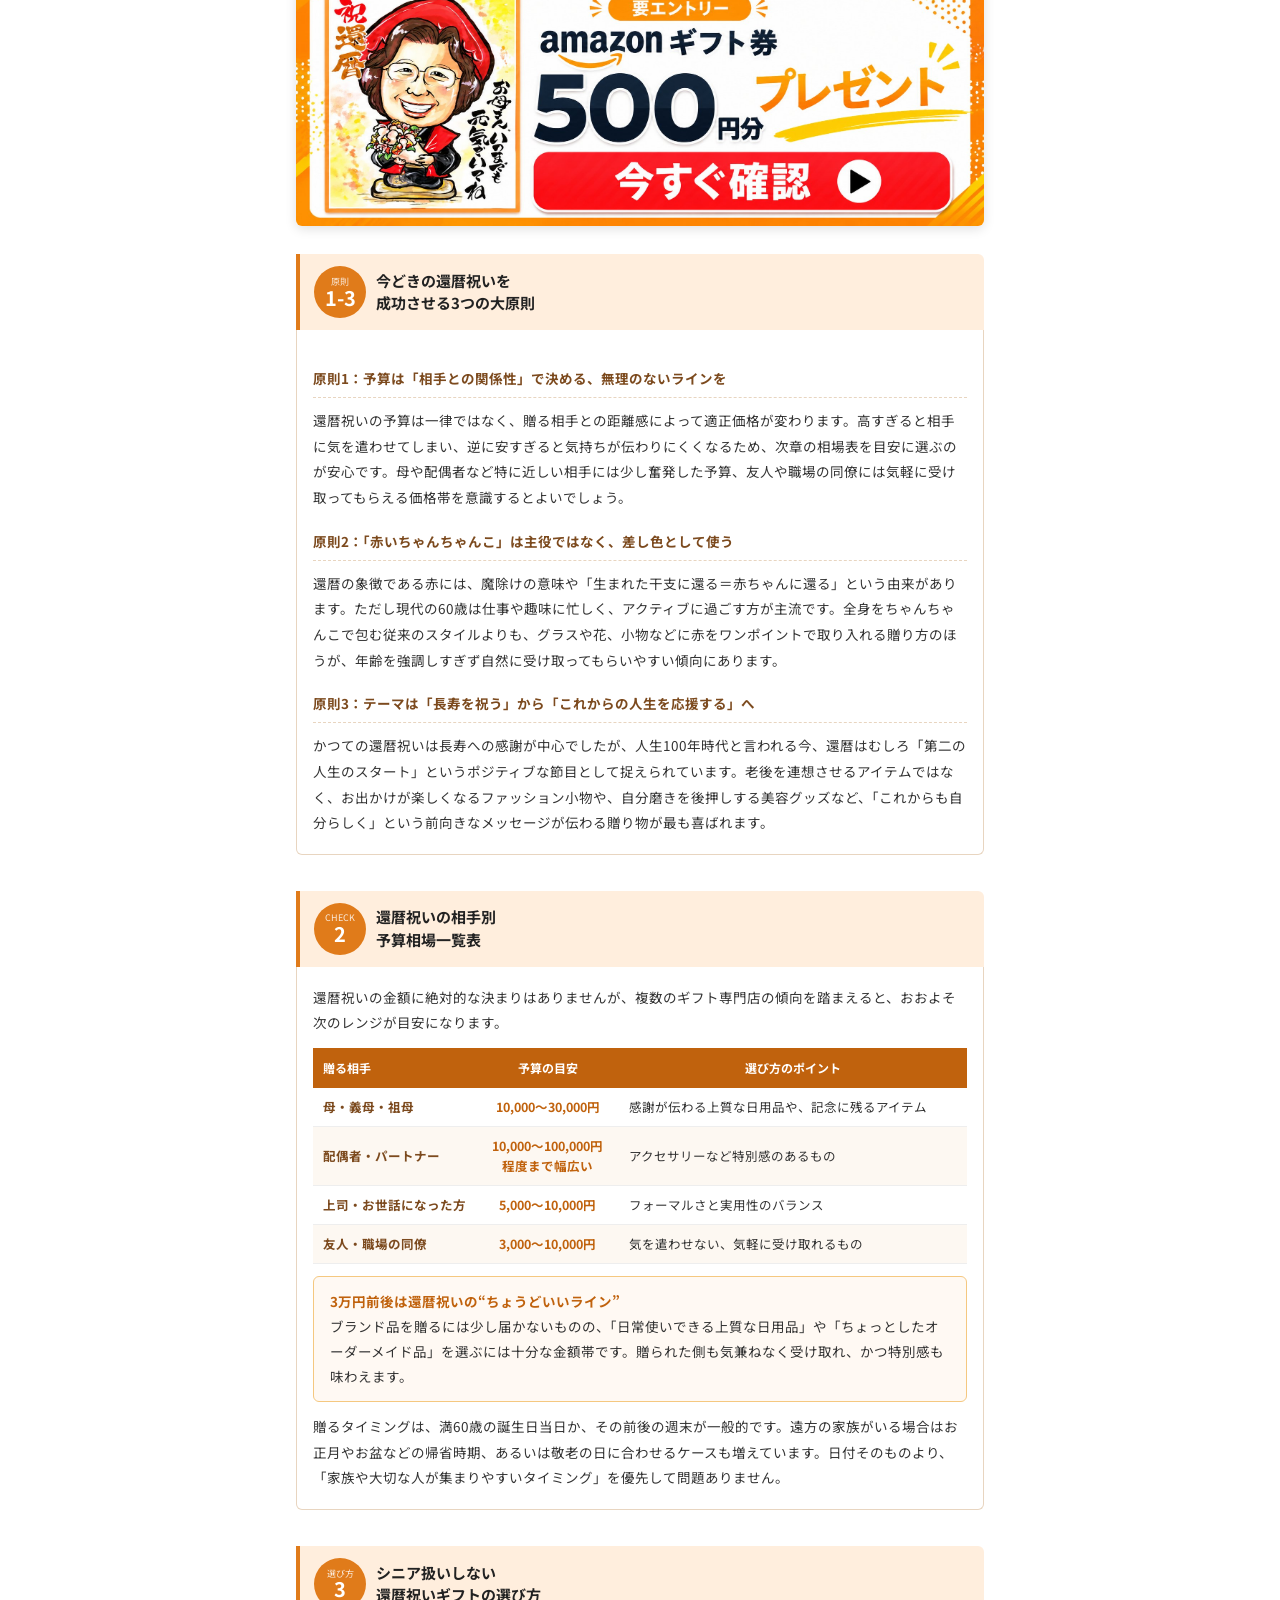
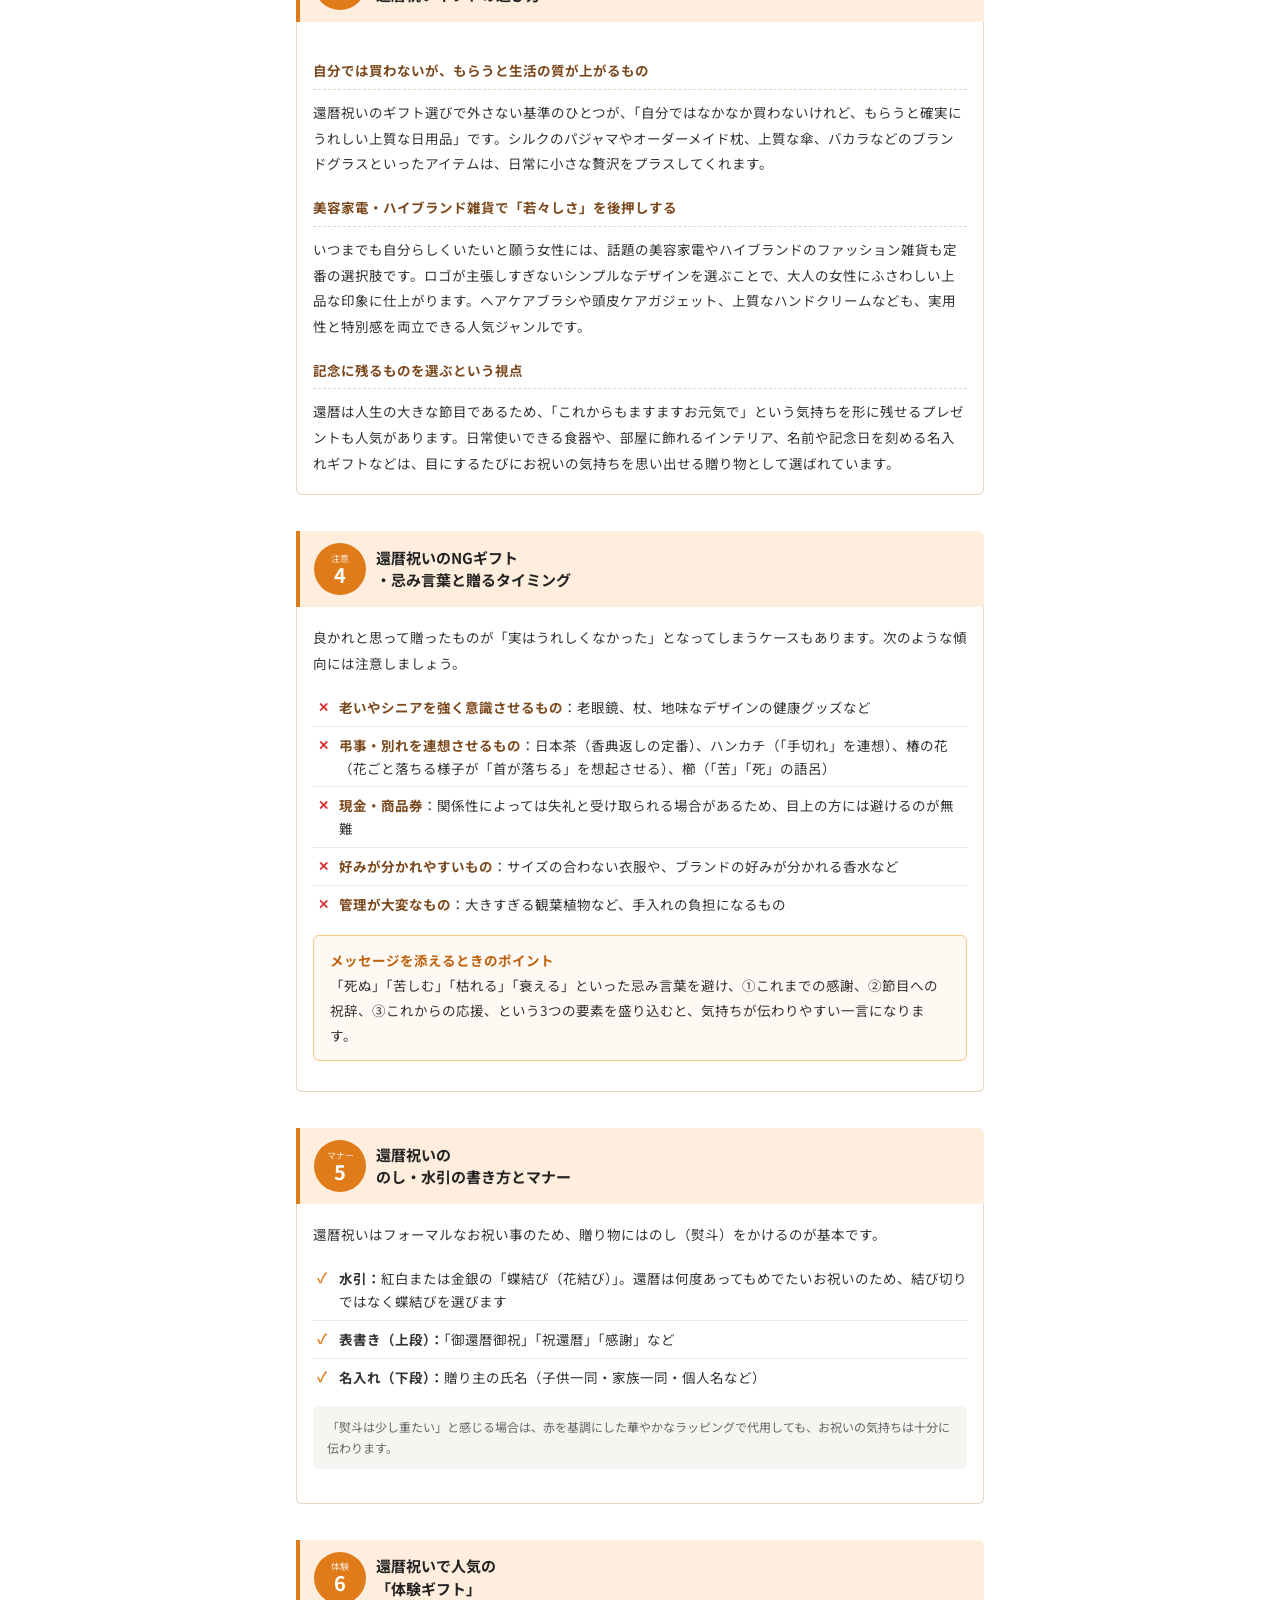
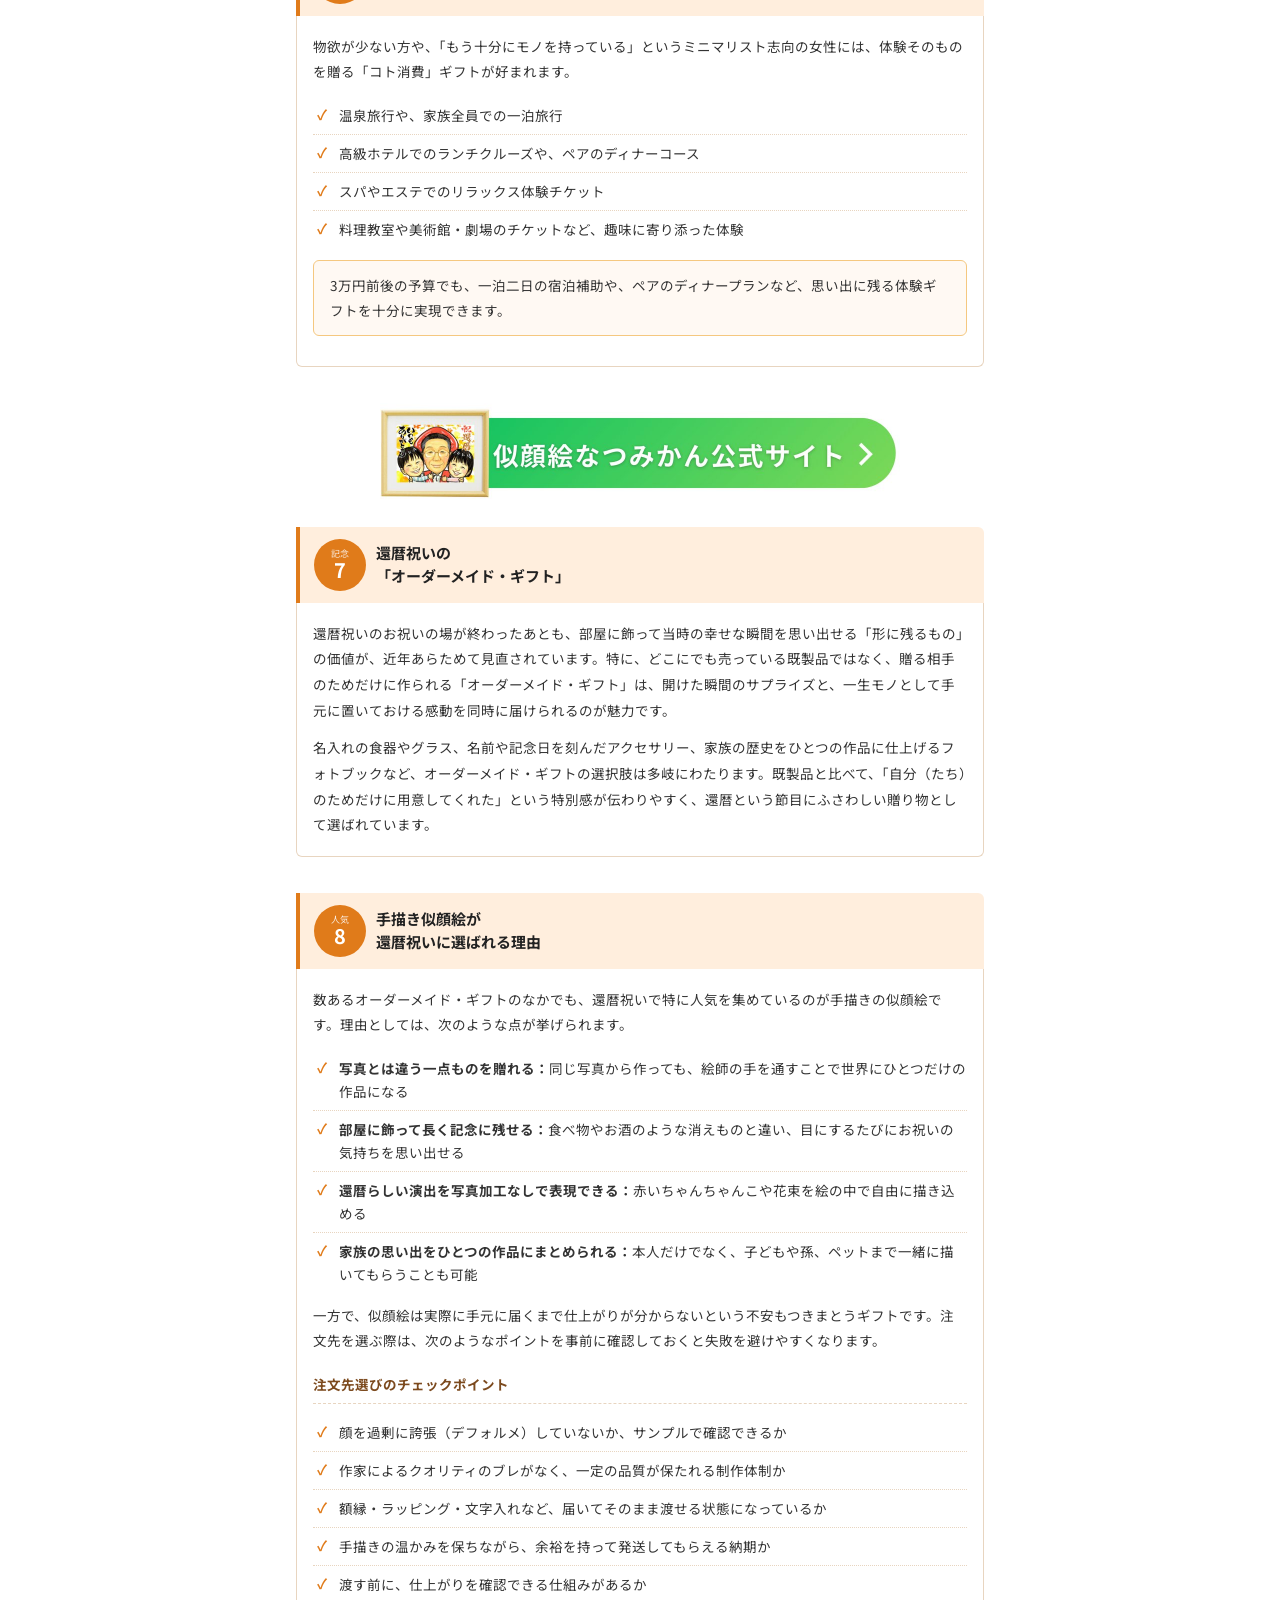
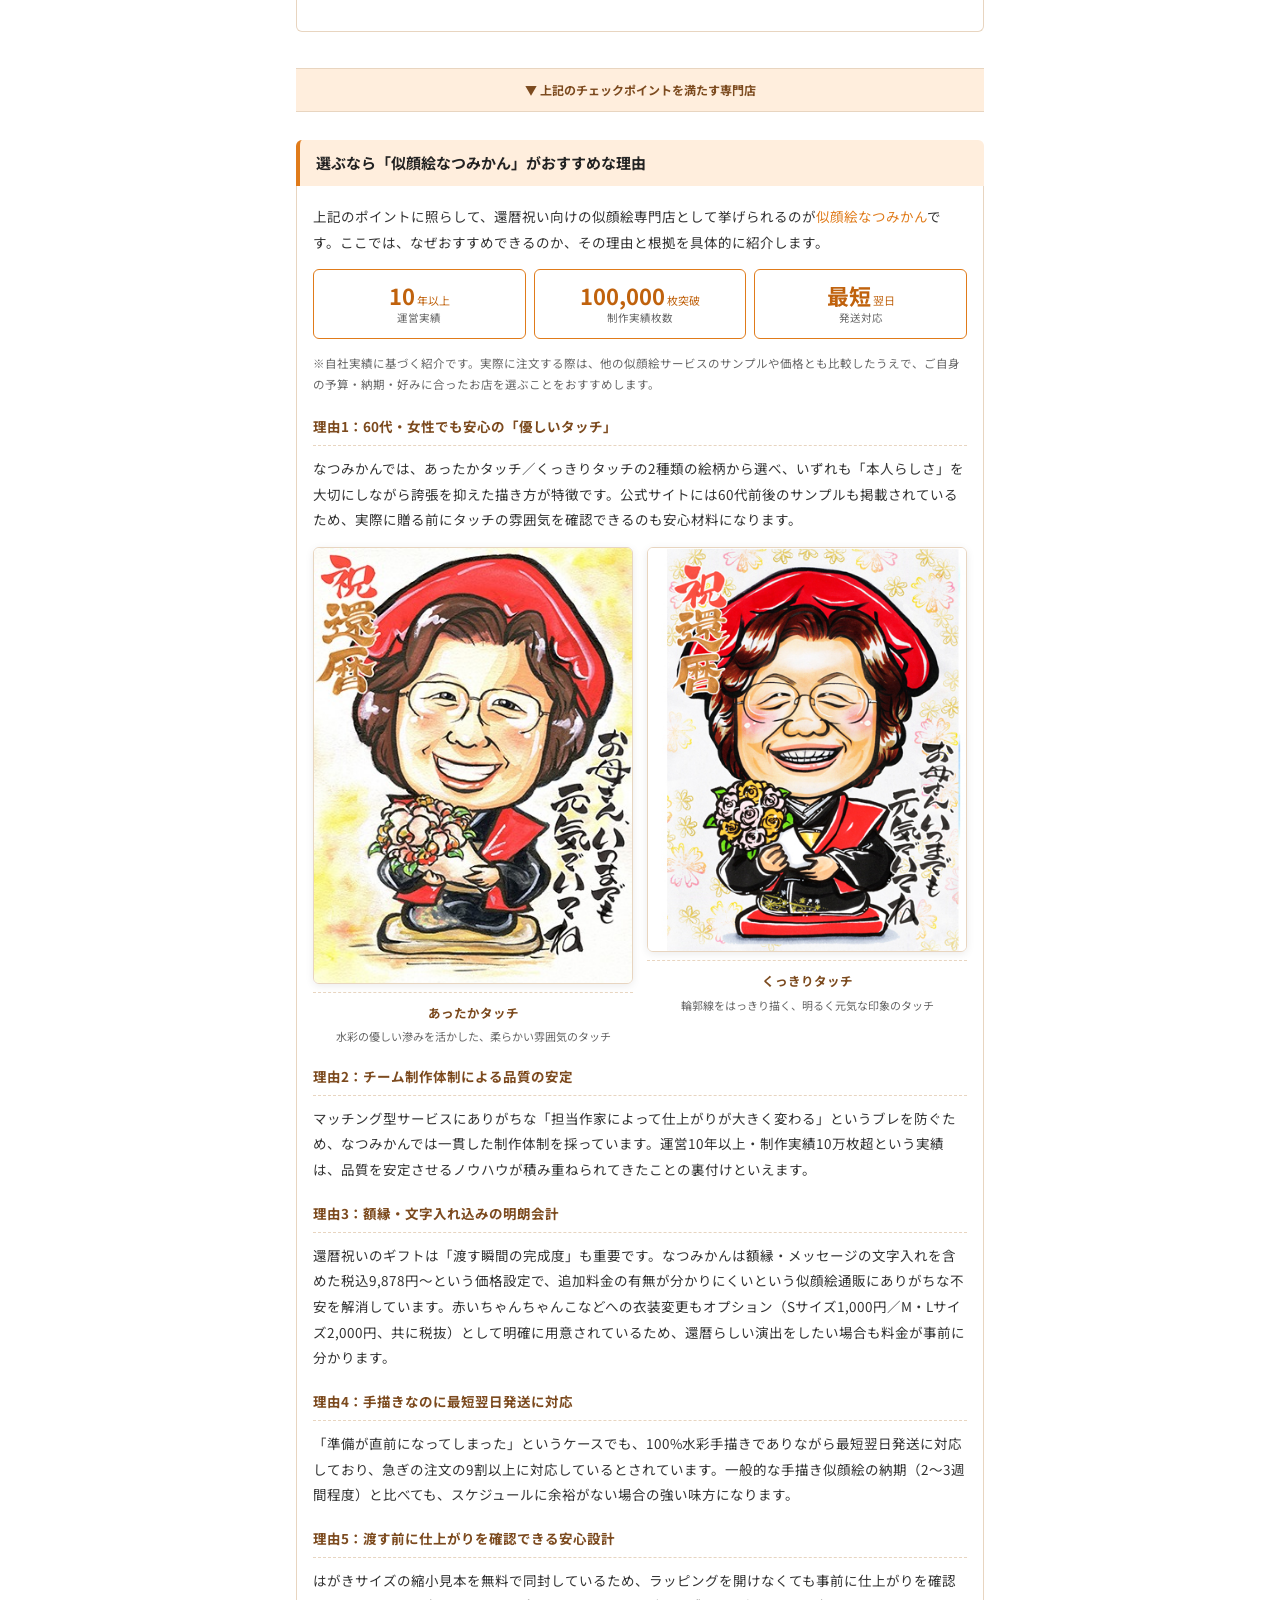
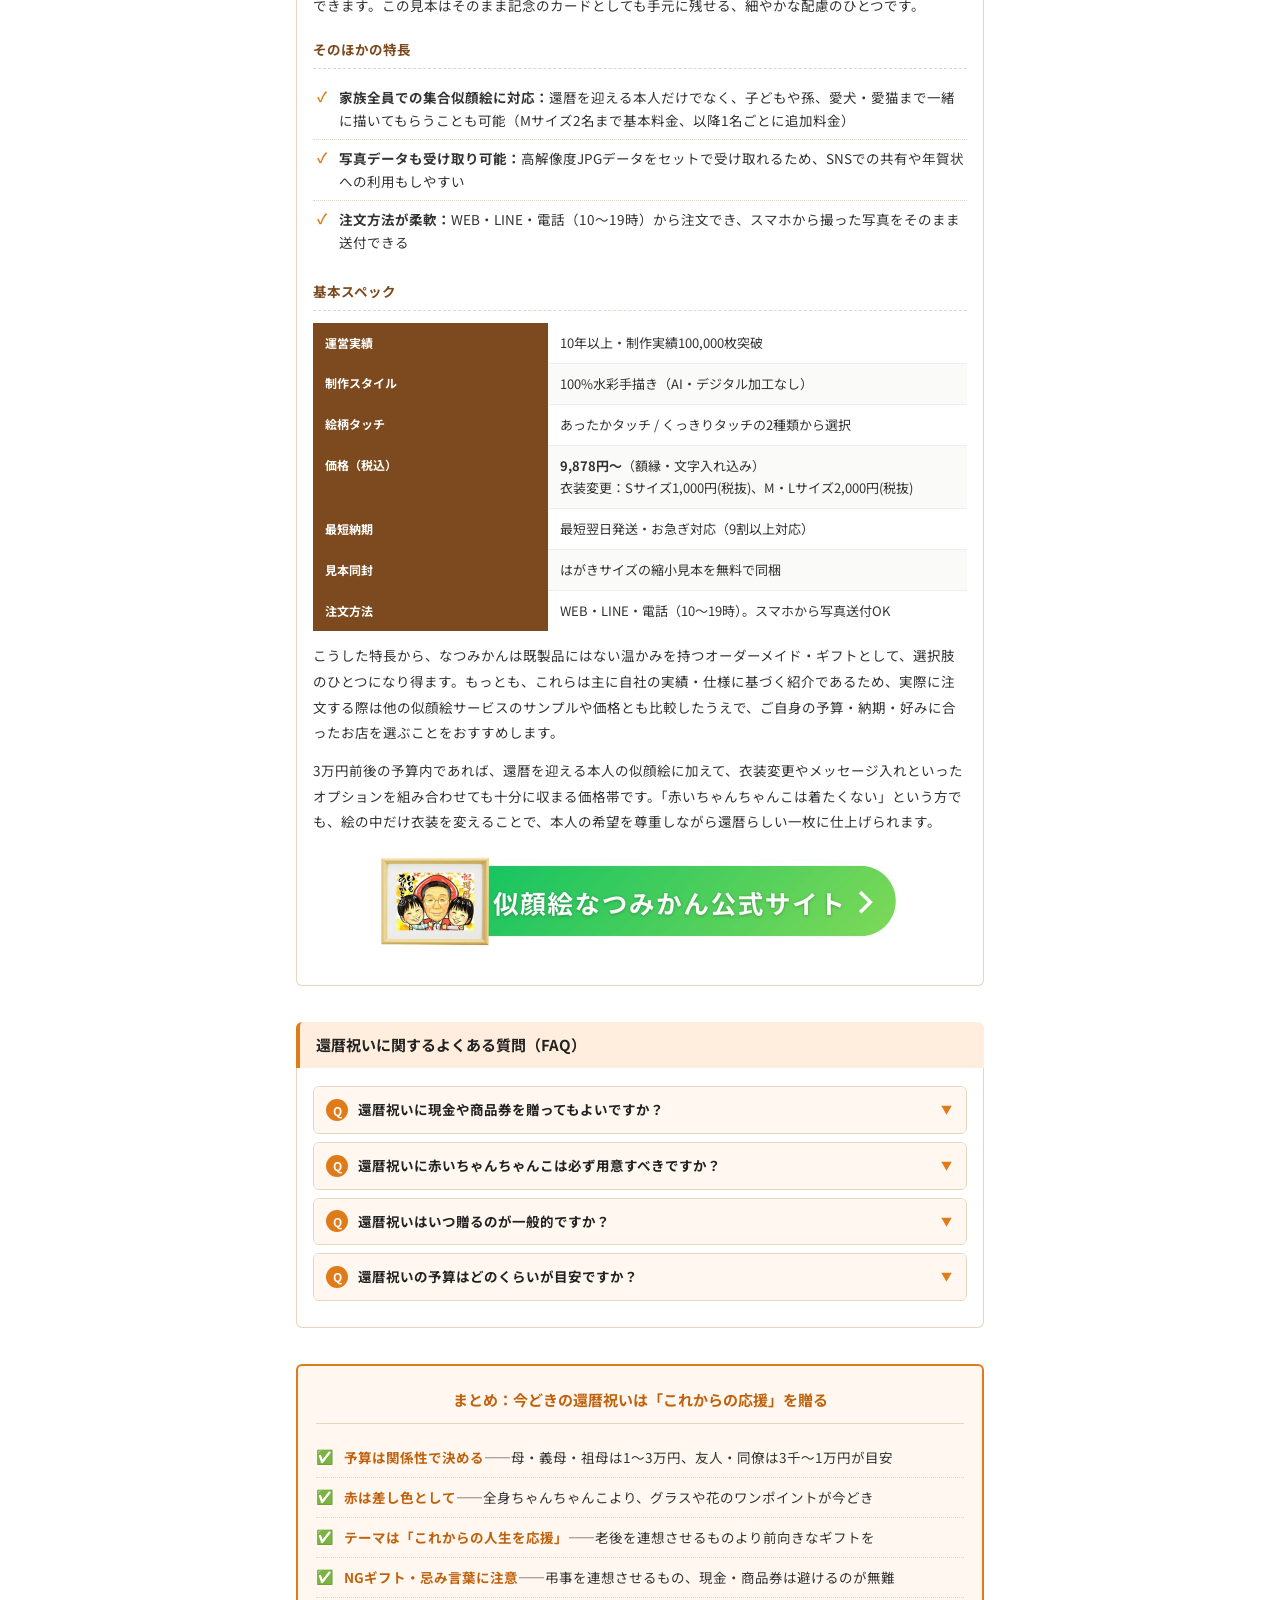
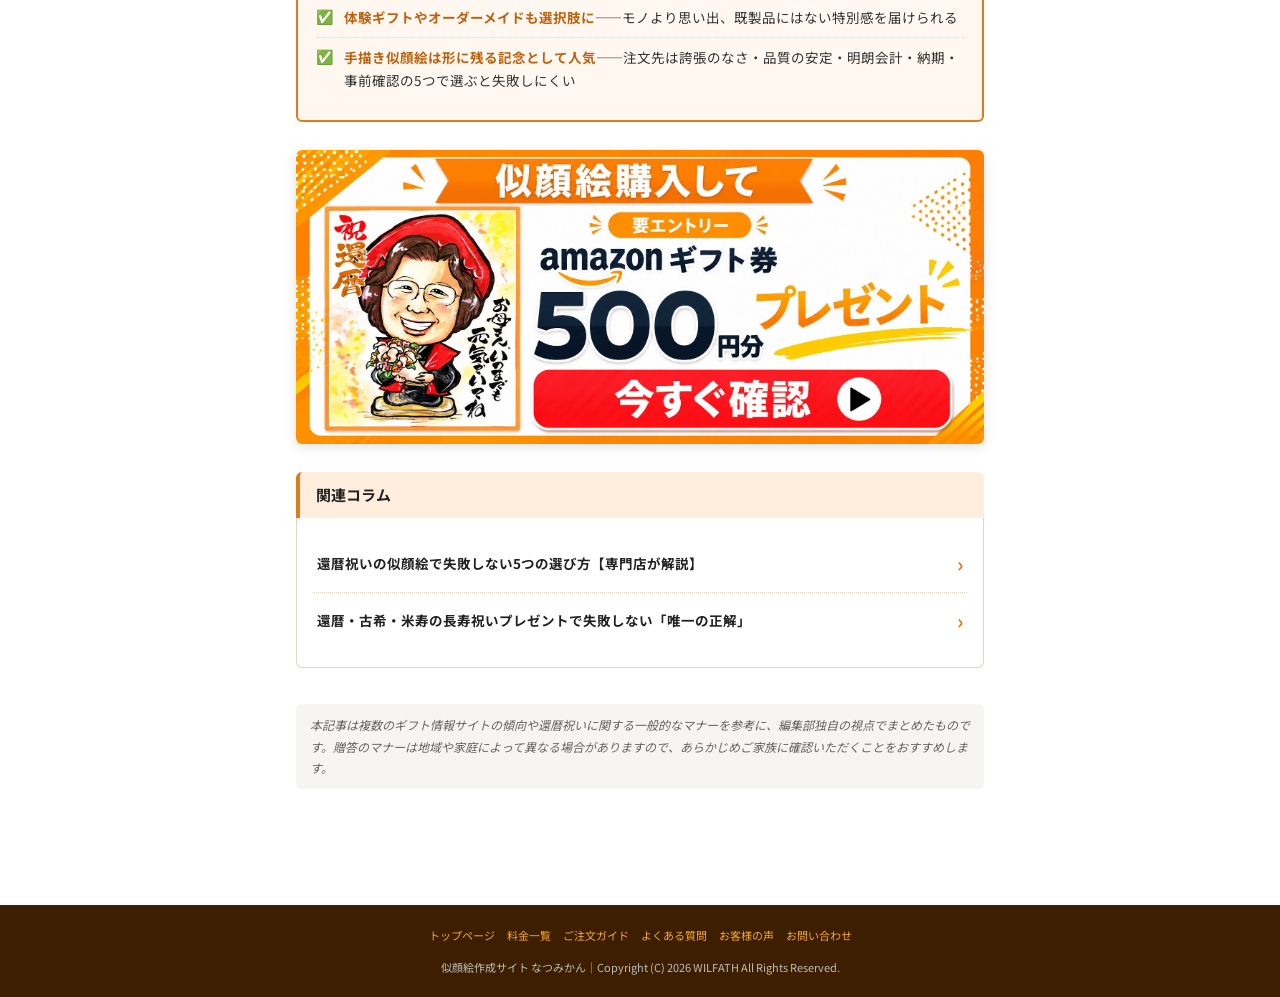
==== commit 7f4dffef: "Move related columns section below the guideBanner Reorder so the 関連コラム block appears after the fina" ====
--- a/column/kanreki-josei-gift-guide/index.html
+++ b/column/kanreki-josei-gift-guide/index.html
@@ -873,6 +873,11 @@
     </div>
   </section>
 
+  <!-- BANNER 2 -->
+  <a href="https://skui.jp/redirect/natsumikancolumn" target="_blank" class="banner" aria-label="似顔絵購入でAmazonギフト券500円分プレゼント">
+    <img src="images/guideBanner.png" alt="似顔絵購入でAmazonギフト券500円分プレゼント">
+  </a>
+
   <!-- RELATED COLUMNS -->
   <section class="sec" id="related">
     <h2 class="sec-hd-plain" style="border-radius:var(--radius) var(--radius) 0 0;border-left:4px solid var(--org)">
@@ -885,11 +890,6 @@
       </ul>
     </div>
   </section>
-
-  <!-- BANNER 2 -->
-  <a href="https://skui.jp/redirect/natsumikancolumn" target="_blank" class="banner" aria-label="似顔絵購入でAmazonギフト券500円分プレゼント">
-    <img src="images/guideBanner.png" alt="似顔絵購入でAmazonギフト券500円分プレゼント">
-  </a>
 
   <div class="note-box" style="font-style:italic">
     本記事は複数のギフト情報サイトの傾向や還暦祝いに関する一般的なマナーを参考に、編集部独自の視点でまとめたものです。贈答のマナーは地域や家庭によって異なる場合がありますので、あらかじめご家族に確認いただくことをおすすめします。
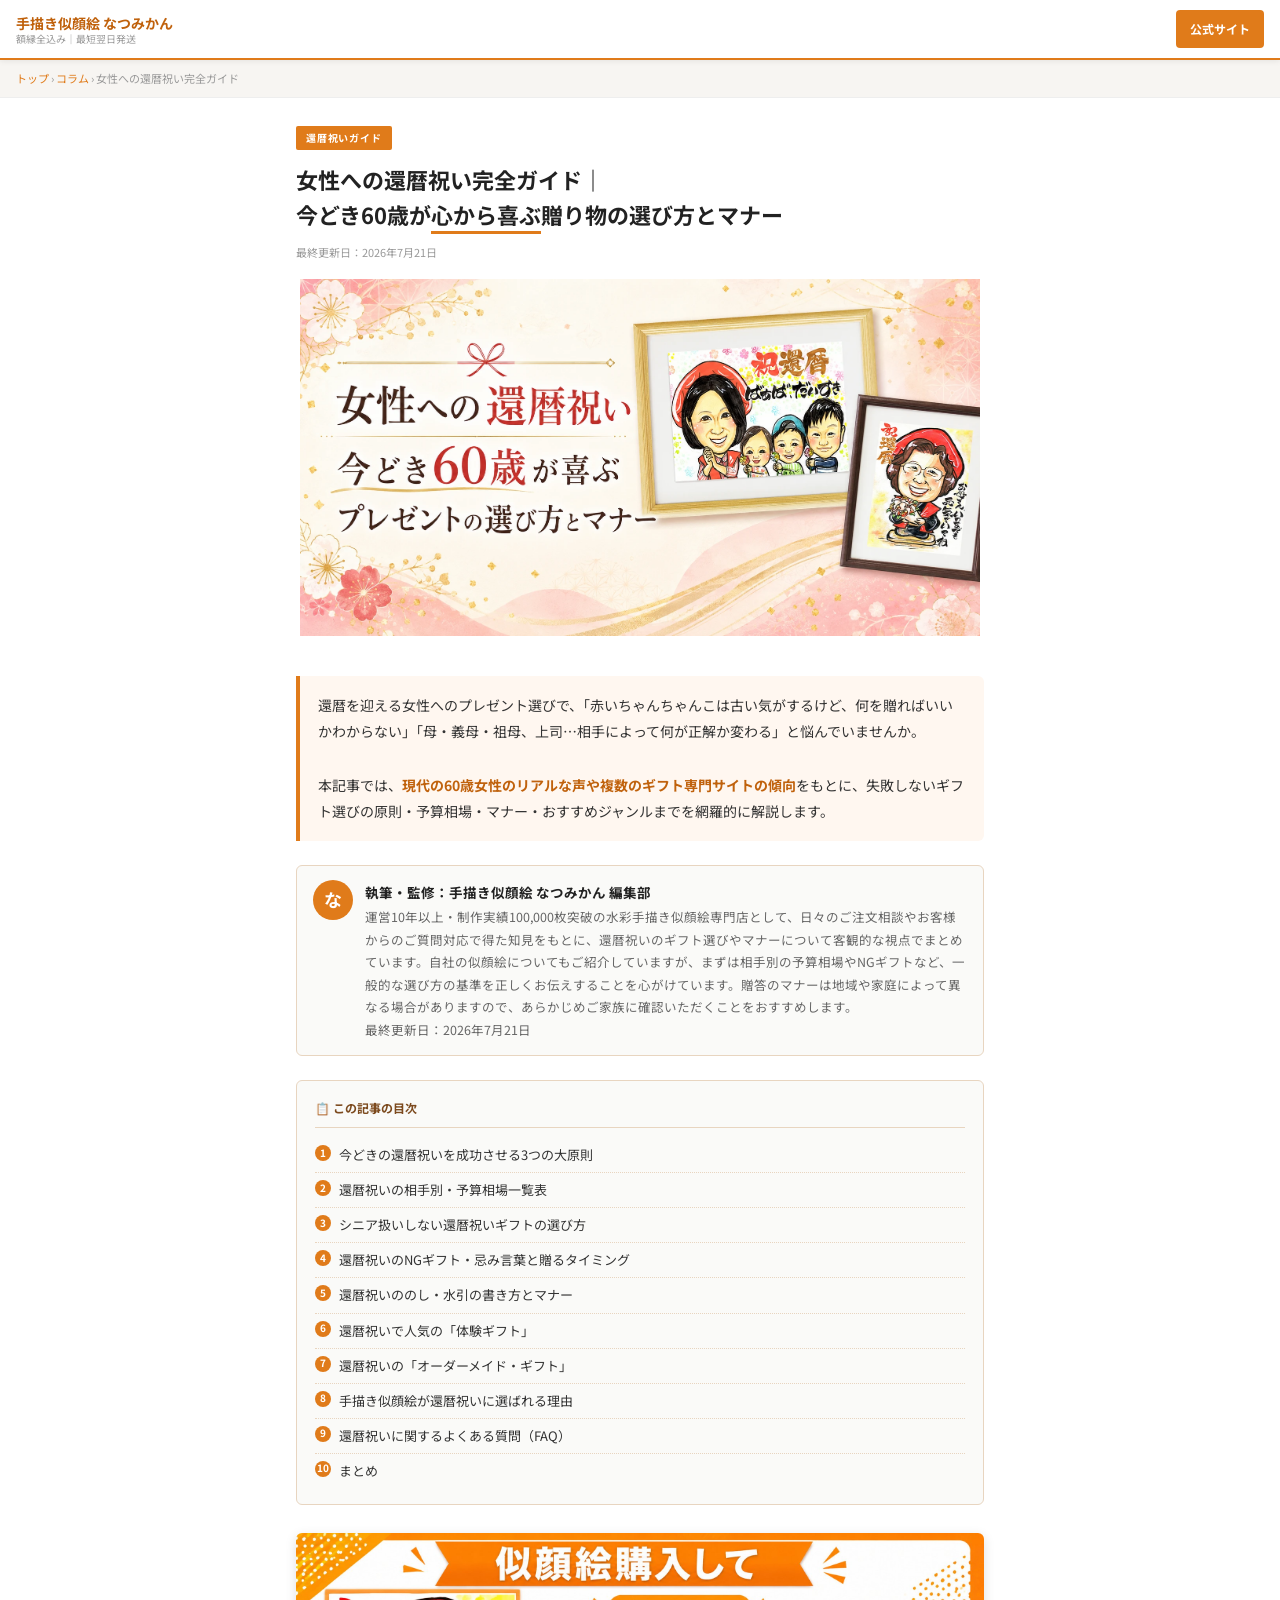
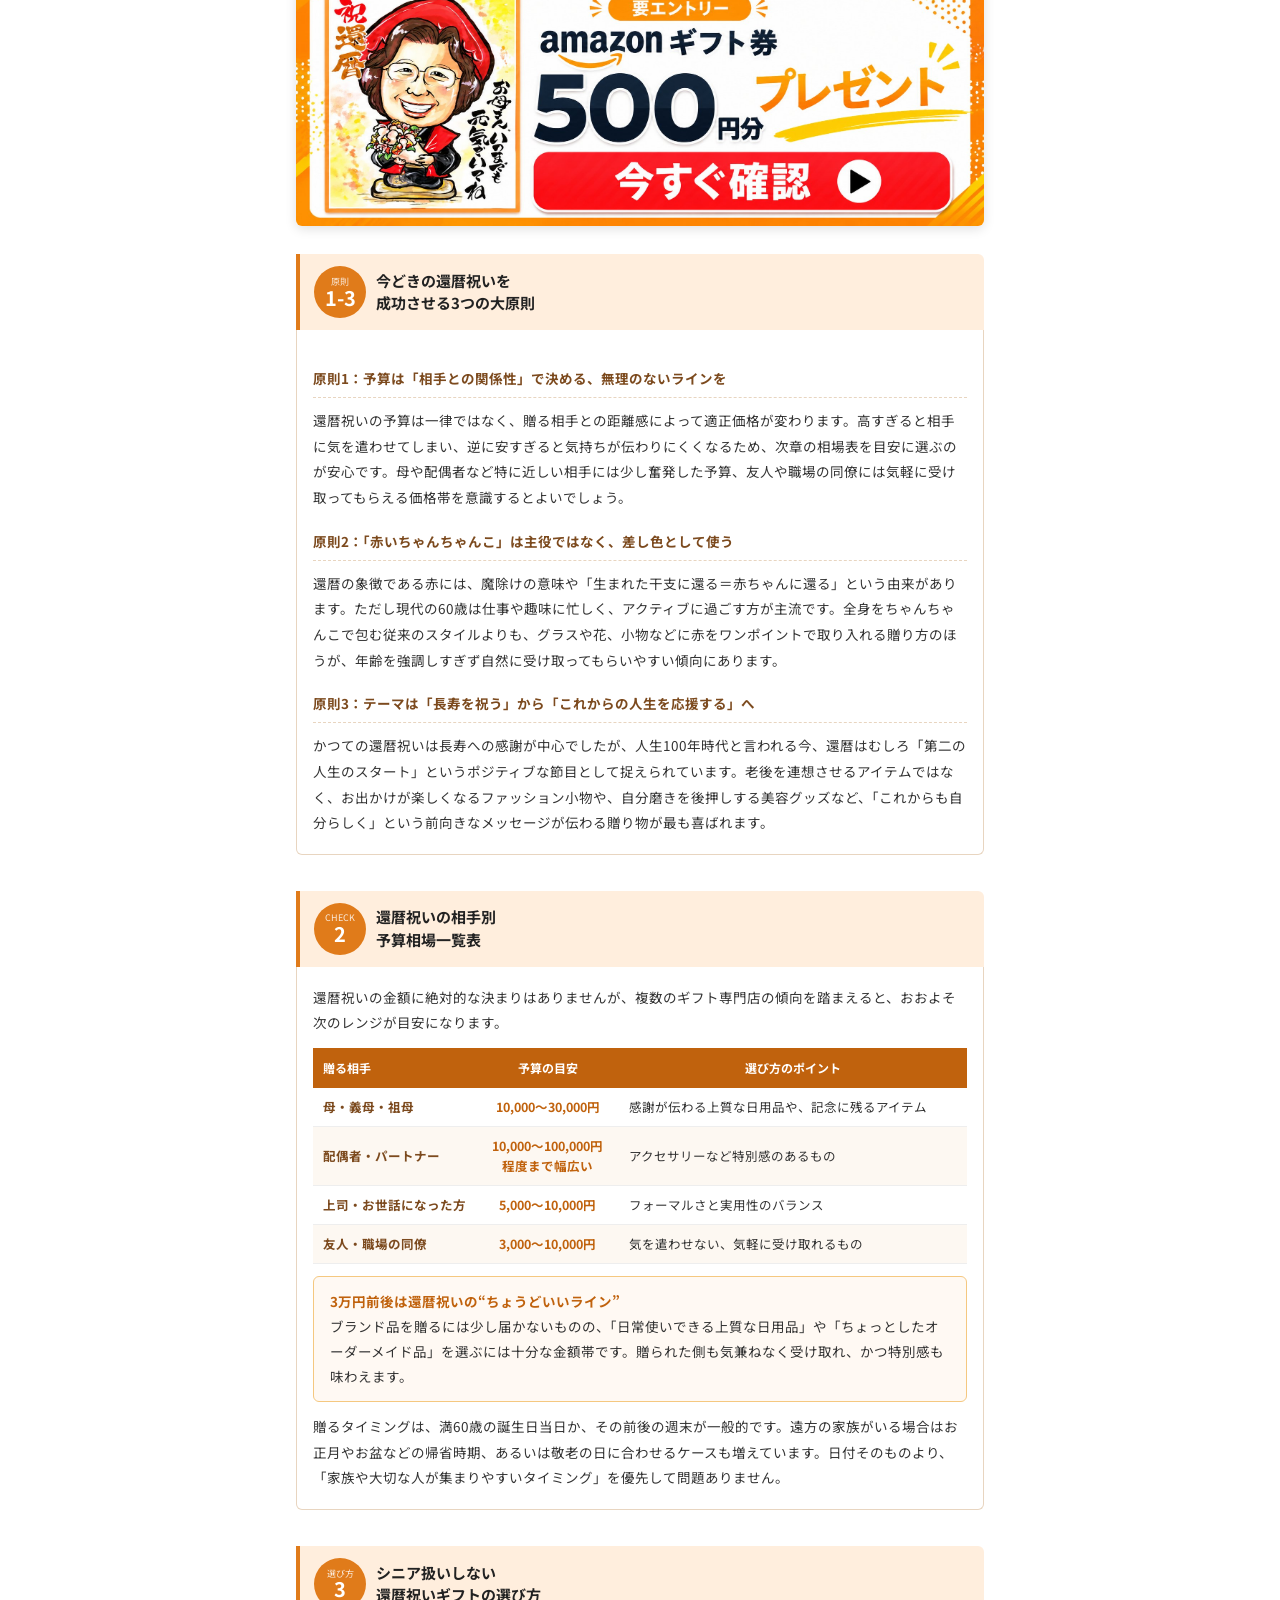
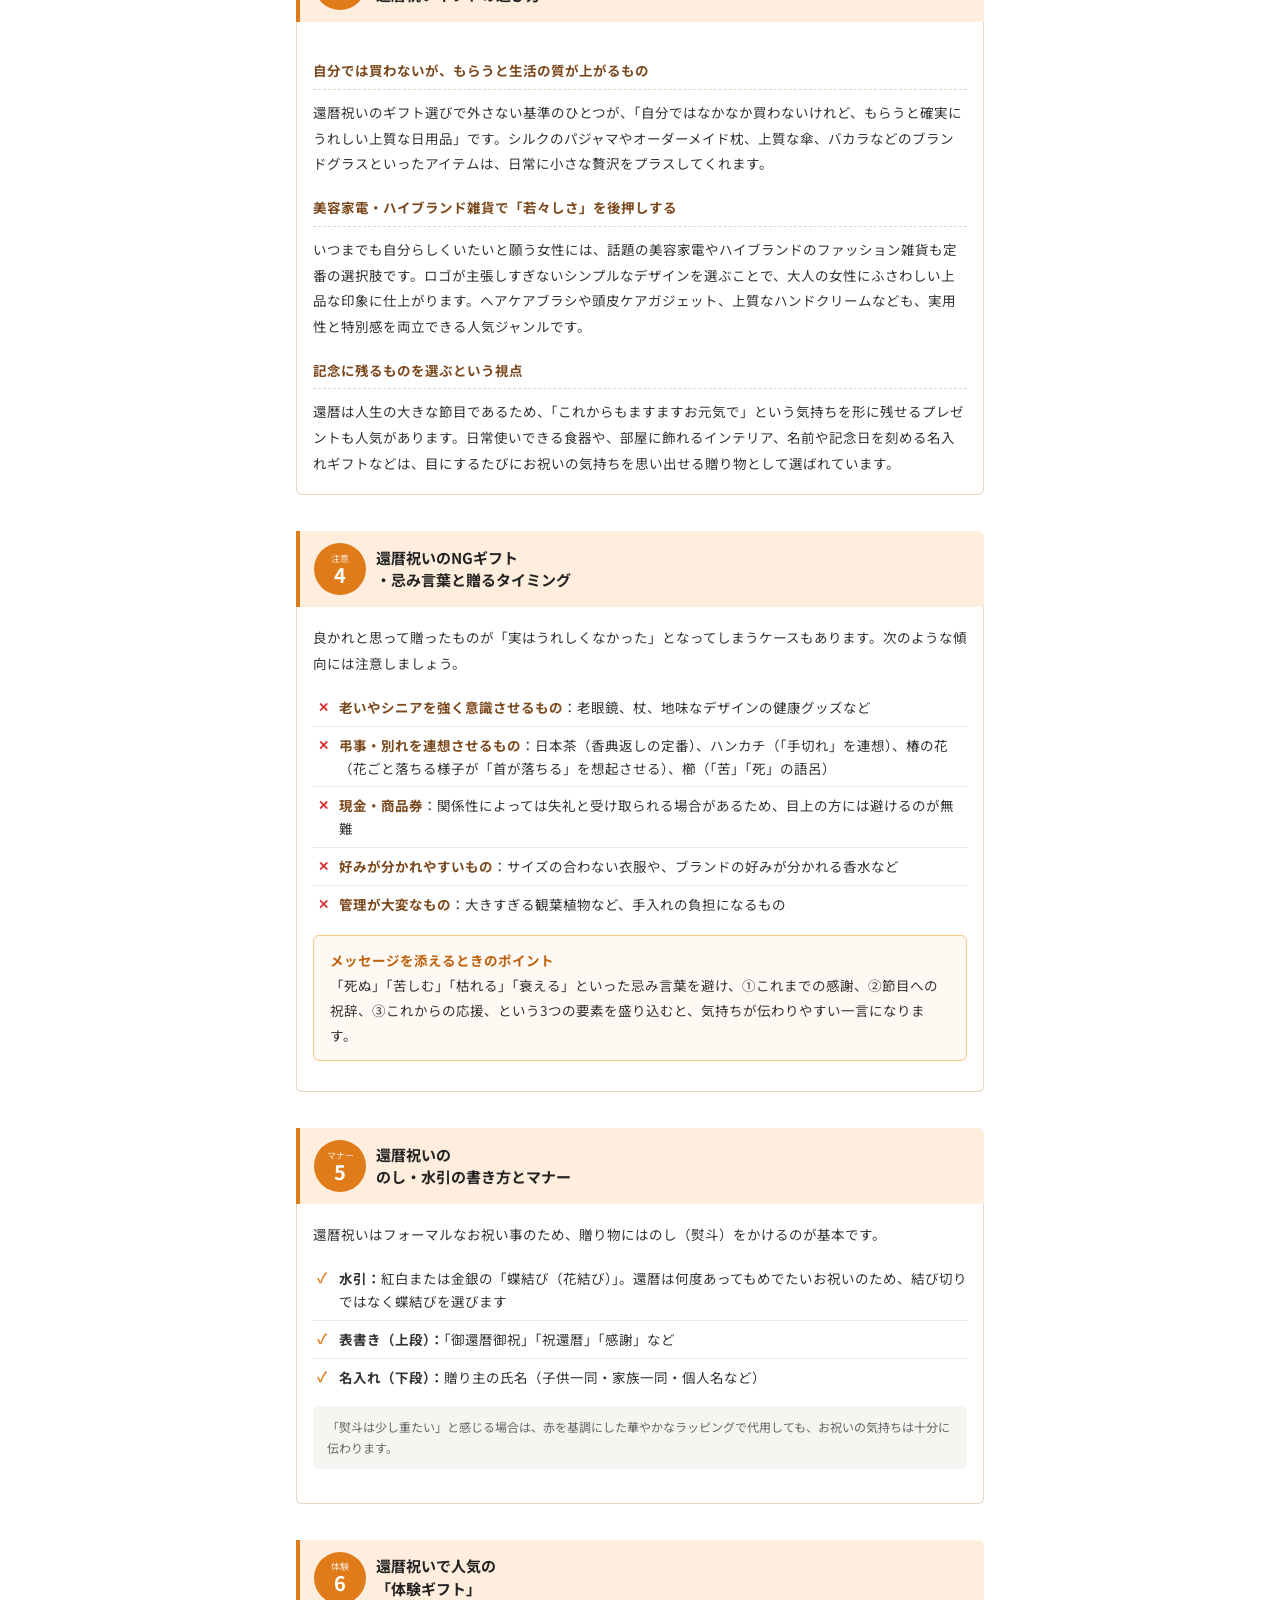
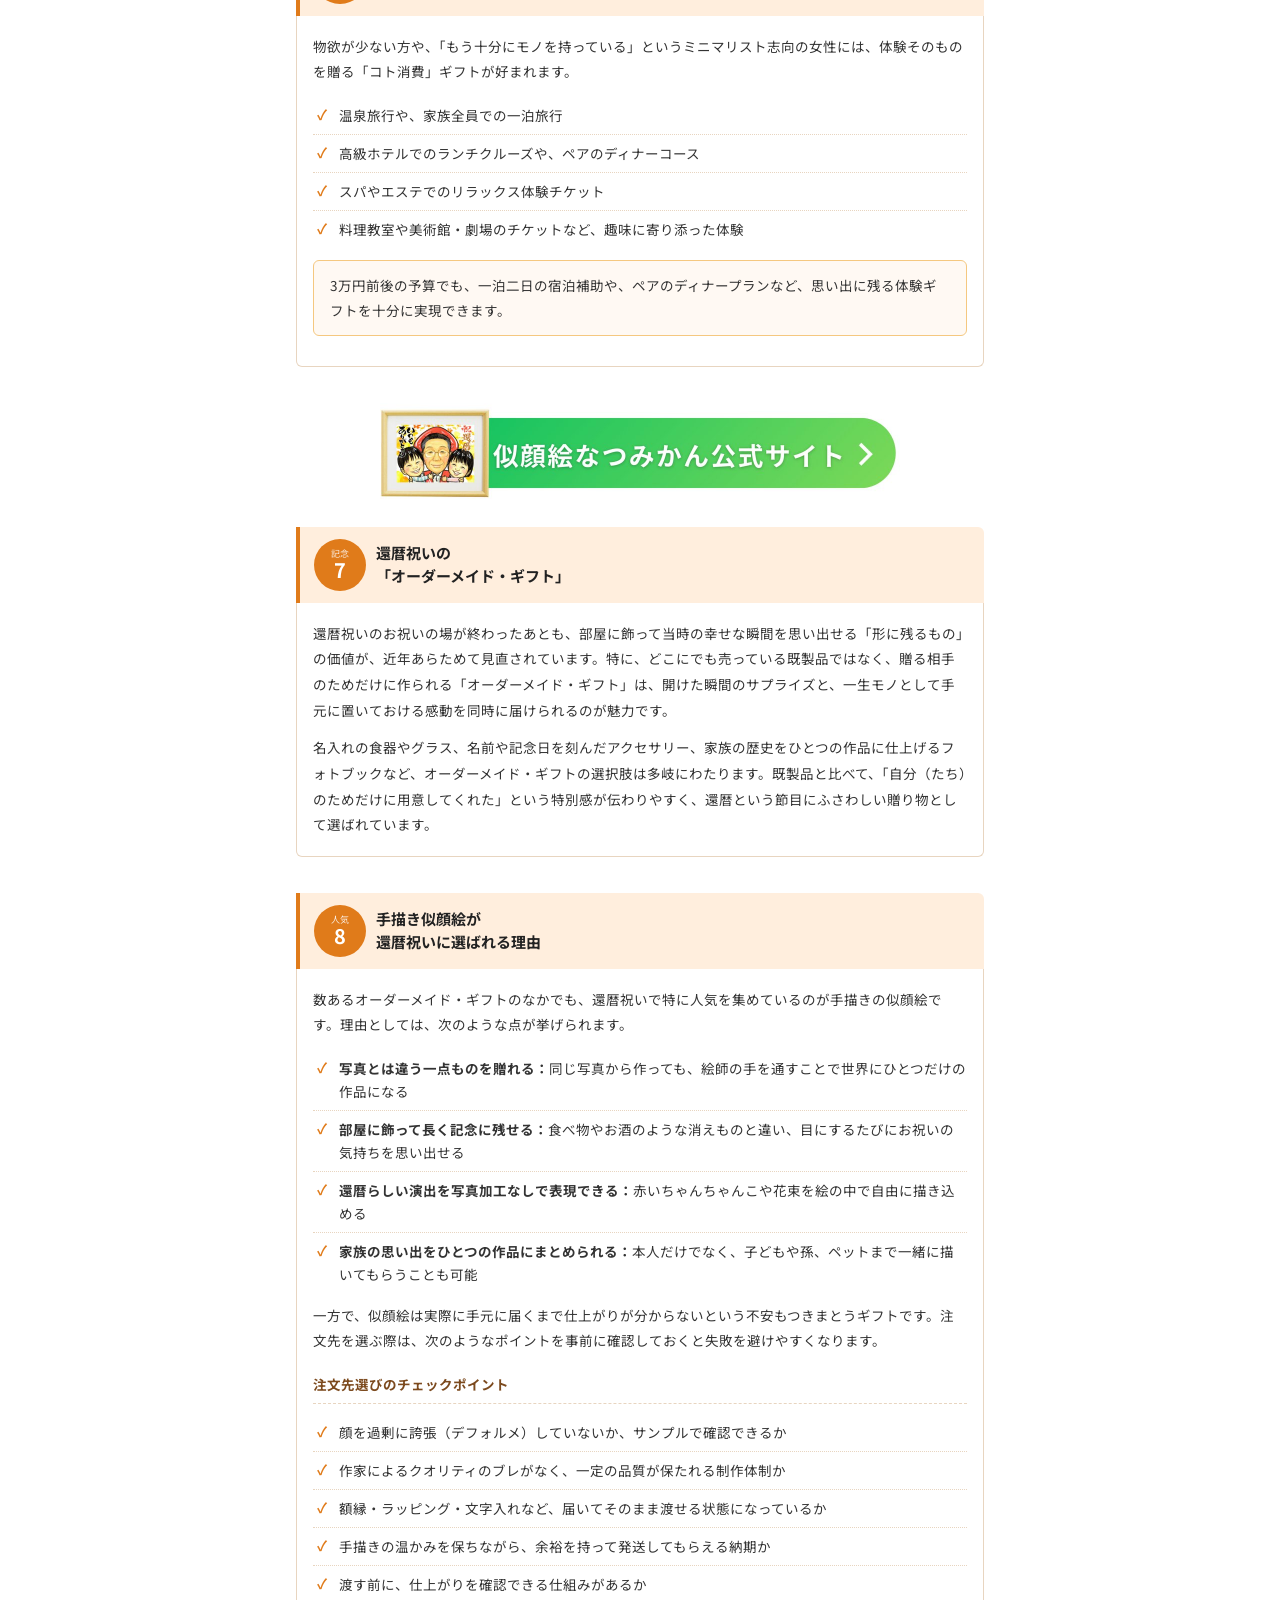
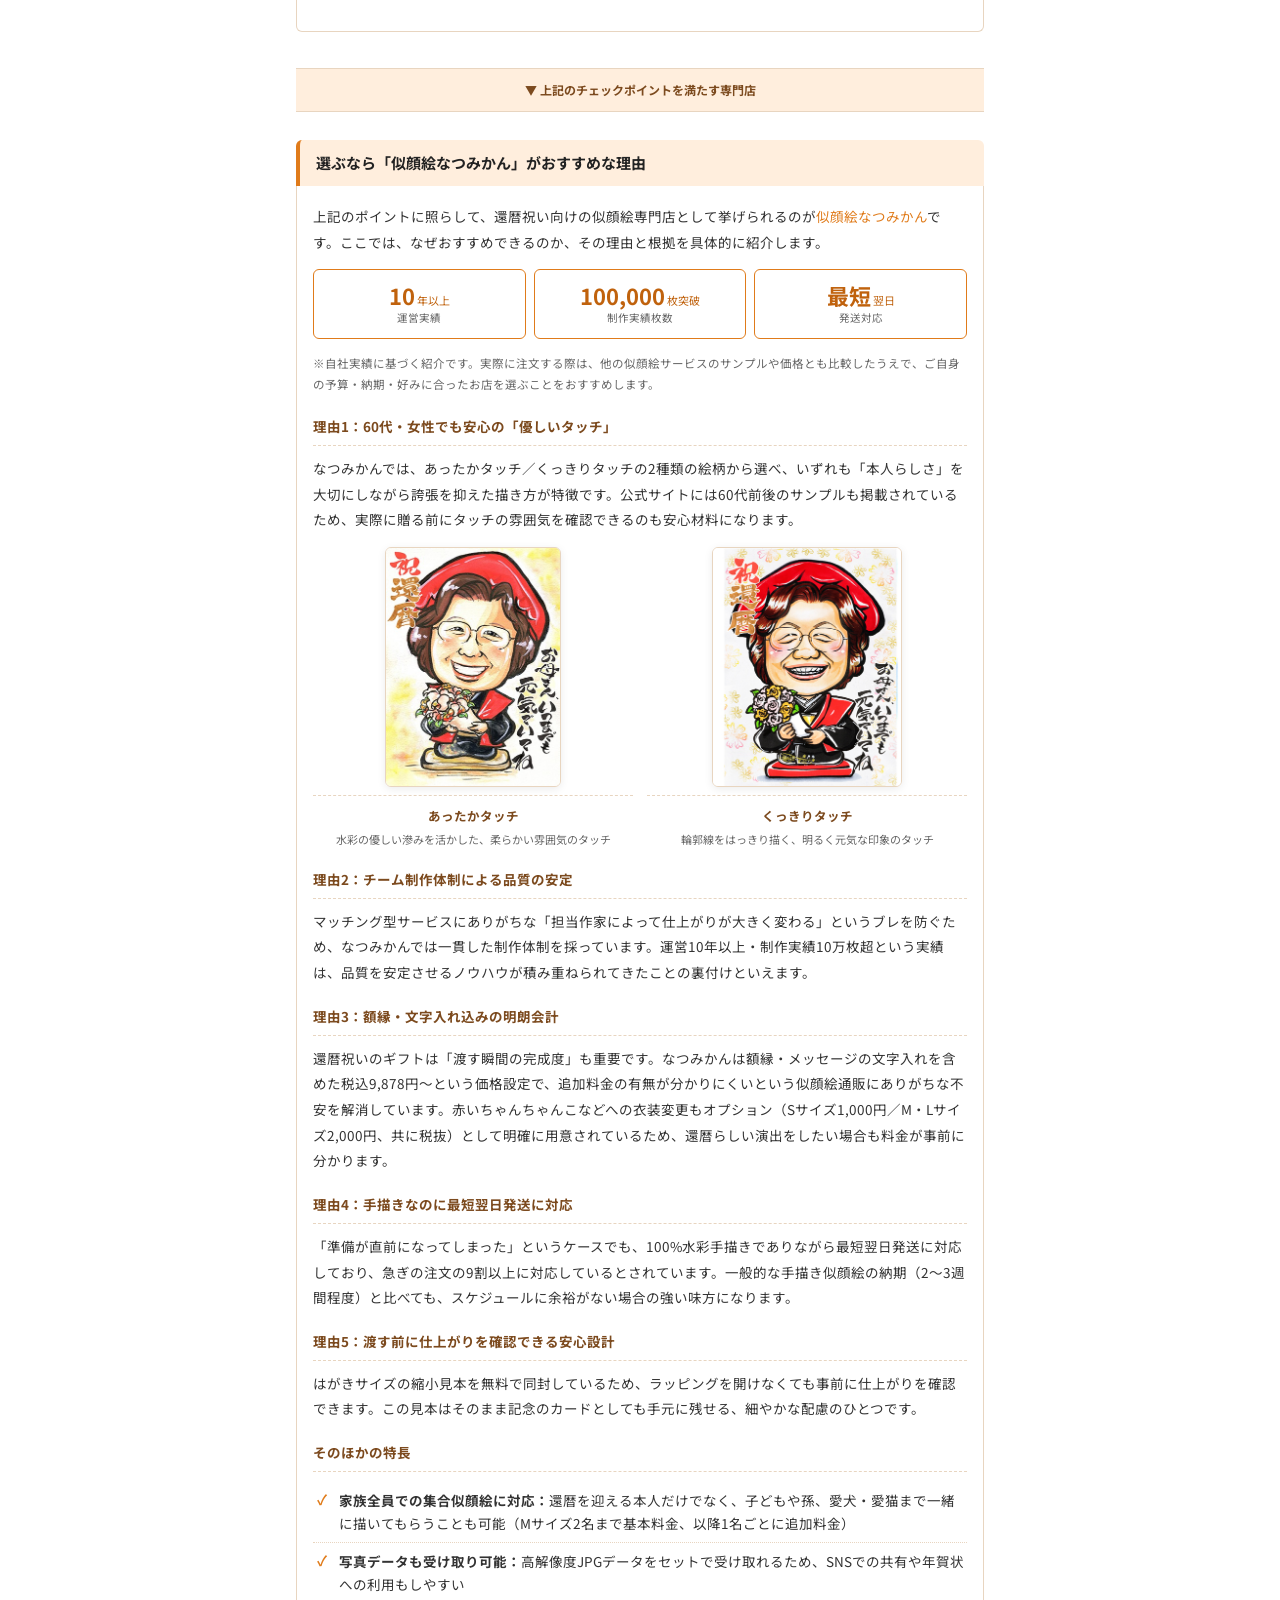
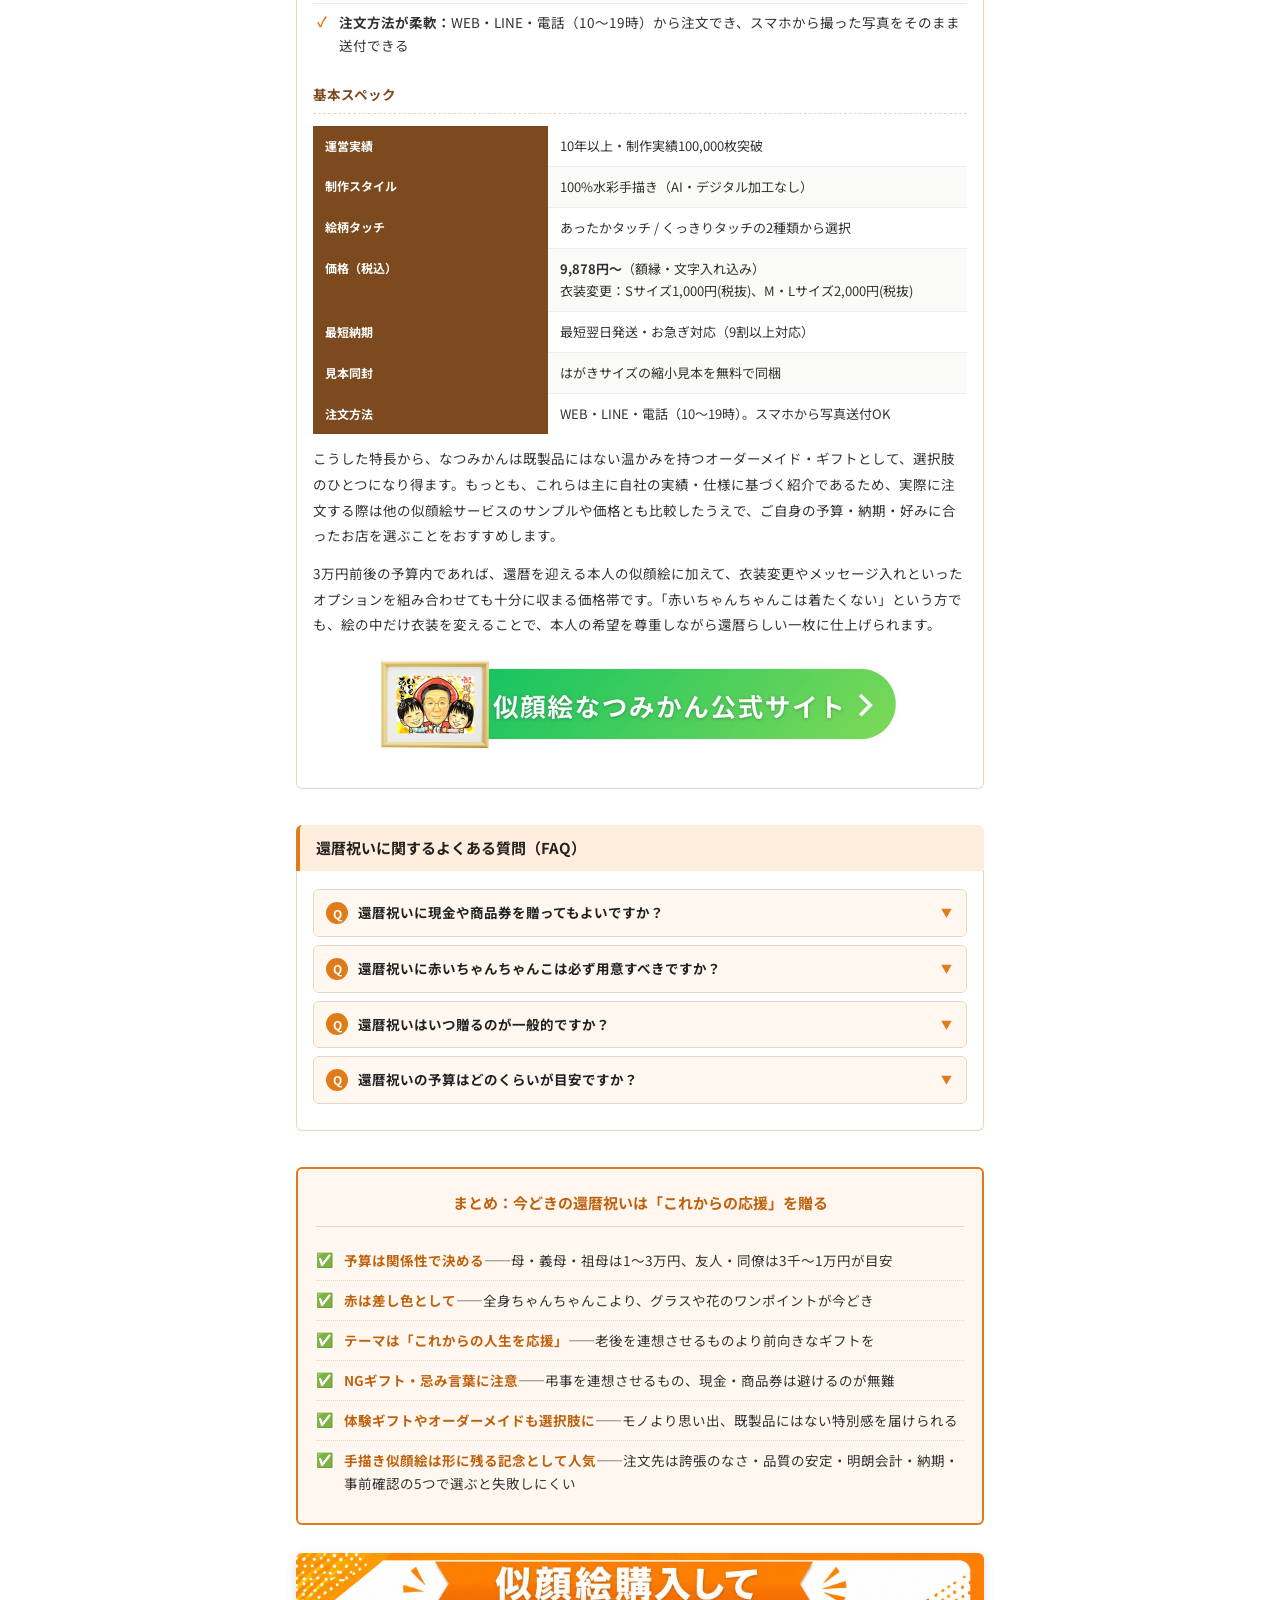
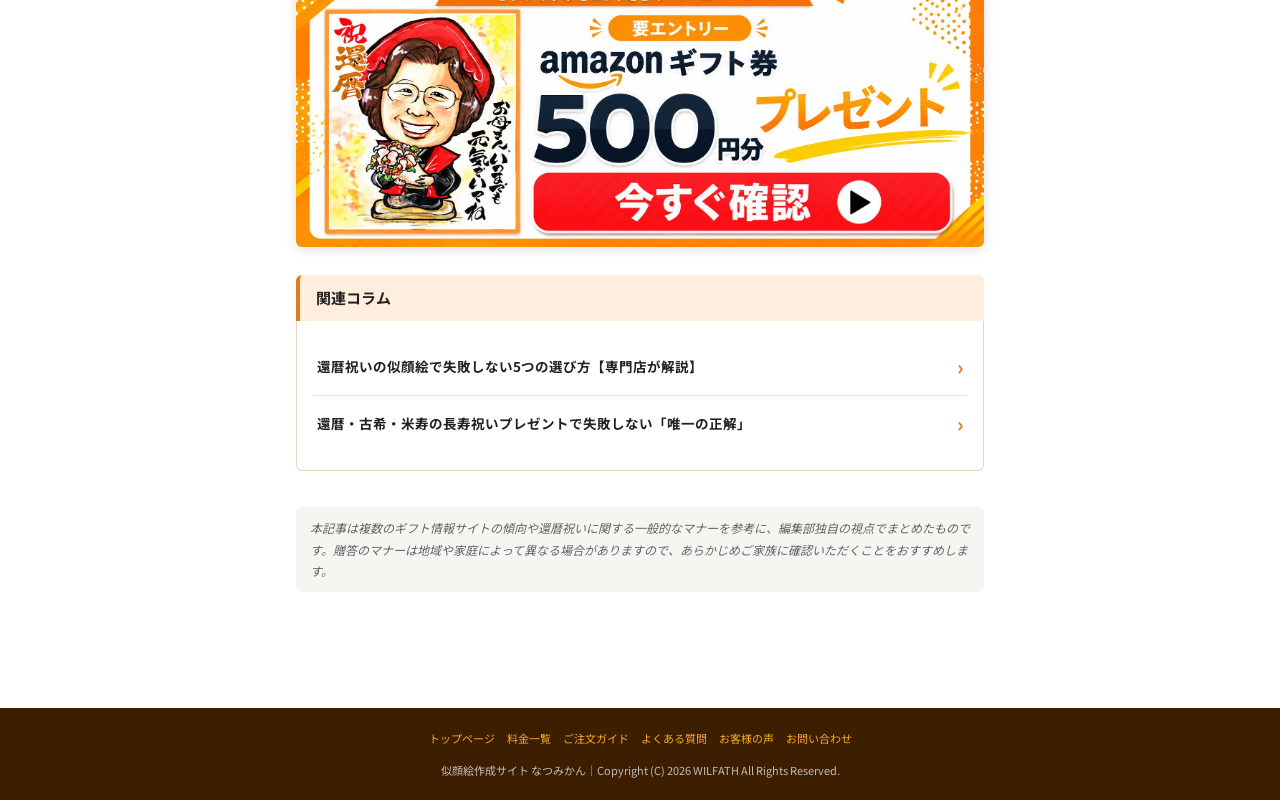
==== commit 93160b37: "Equalize touch-sample image heights Wrap the あったかタッチ／くっきりタッチ sample images in a fixed-height flex co" ====
--- a/column/kanreki-josei-gift-guide/index.html
+++ b/column/kanreki-josei-gift-guide/index.html
@@ -329,8 +329,12 @@
 /* ── TOUCH SAMPLES ── */
 .touch-samples{display:grid;grid-template-columns:1fr 1fr;gap:14px;margin:14px 0}
 .touch-sample{text-align:center}
-.touch-sample img{
-  width:100%;height:auto;border:1px solid var(--bd);border-radius:var(--radius);
+.touch-sample .ts-img-wrap{
+  height:240px;display:flex;align-items:center;justify-content:center;
+}
+.touch-sample .ts-img-wrap img{
+  height:100%;width:auto;max-width:100%;object-fit:contain;
+  border:1px solid var(--bd);border-radius:var(--radius);
   box-shadow:0 2px 8px rgba(0,0,0,.08);
 }
 .touch-sample .ts-label{
@@ -419,6 +423,7 @@
   .sec-hd h2{font-size:13.5px}
   .gen-table{font-size:11px}
   .gen-table th,.gen-table td{padding:7px 6px}
+  .touch-sample .ts-img-wrap{height:150px}
 }
 </style>
 <!-- 構造化データ: Article -->
@@ -783,12 +788,12 @@
       <p>なつみかんでは、あったかタッチ／くっきりタッチの2種類の絵柄から選べ、いずれも「本人らしさ」を大切にしながら誇張を抑えた描き方が特徴です。公式サイトには60代前後のサンプルも掲載されているため、実際に贈る前にタッチの雰囲気を確認できるのも安心材料になります。</p>
       <div class="touch-samples">
         <div class="touch-sample">
-          <img src="images/n_touch_sample.jpg" alt="あったかタッチのサンプル似顔絵（60代女性・還暦祝い）">
+          <div class="ts-img-wrap"><img src="images/n_touch_sample.jpg" alt="あったかタッチのサンプル似顔絵（60代女性・還暦祝い）"></div>
           <div class="ts-label">あったかタッチ</div>
           <div class="ts-desc">水彩の優しい滲みを活かした、柔らかい雰囲気のタッチ</div>
         </div>
         <div class="touch-sample">
-          <img src="images/c_touch_sample.jpg" alt="くっきりタッチのサンプル似顔絵（60代女性・還暦祝い）">
+          <div class="ts-img-wrap"><img src="images/c_touch_sample.jpg" alt="くっきりタッチのサンプル似顔絵（60代女性・還暦祝い）"></div>
           <div class="ts-label">くっきりタッチ</div>
           <div class="ts-desc">輪郭線をはっきり描く、明るく元気な印象のタッチ</div>
         </div>
